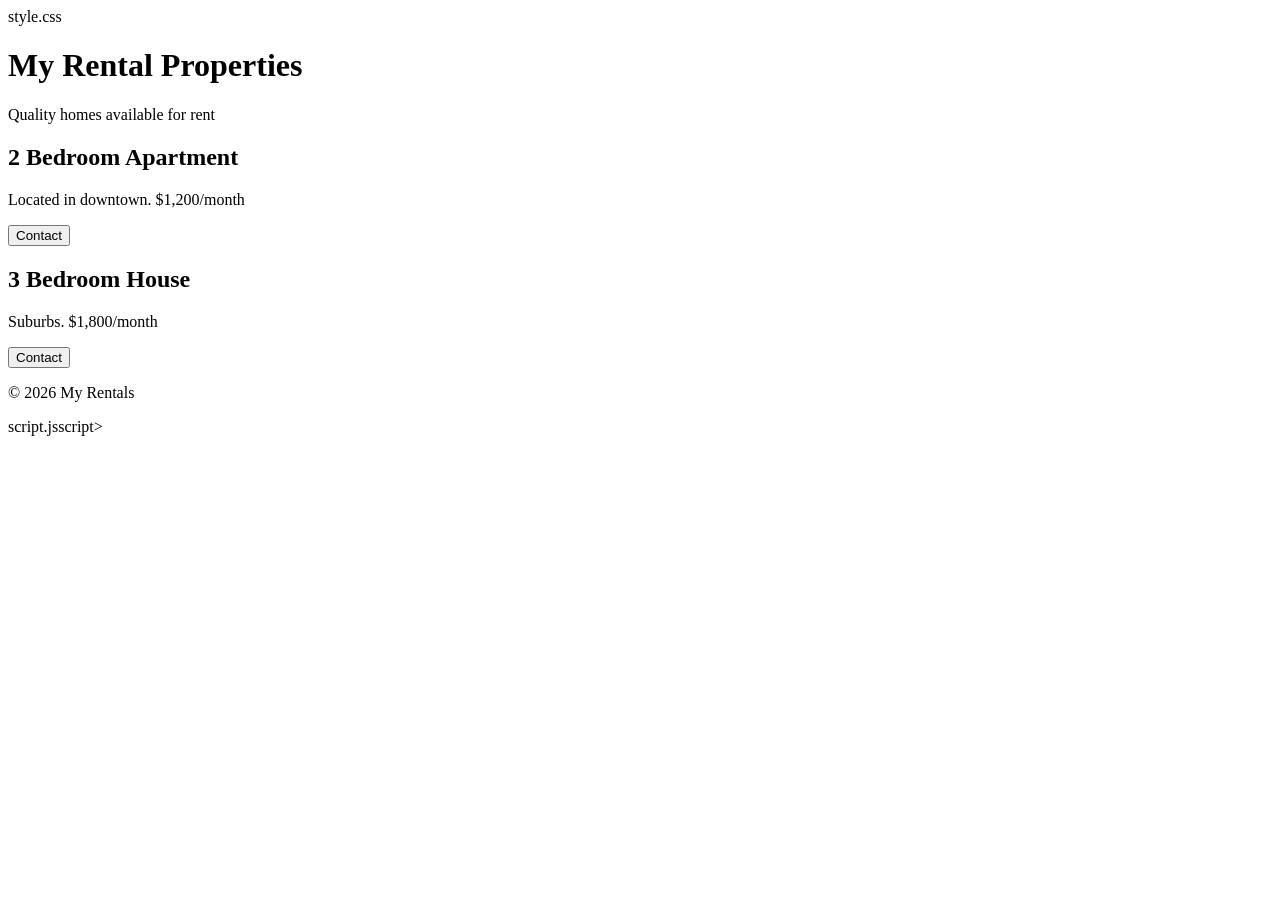
==== index.html @ 4ab7b43c "Initial commit" ====
<!DOCTYPE html>
<html lang="en">
<head>
  <meta charset="UTF-8" />
  <title>My Rentals</title>
  style.css
</head>
<body>

  <header>
    <h1>My Rental Properties</h1>
    <p>Quality homes available for rent</p>
  </header>

  <section class="properties">
    <div class="card">
      <h2>2 Bedroom Apartment</h2>
      <p>Located in downtown. $1,200/month</p>
      <button onclick="contact()">Contact</button>
    </div>

    <div class="card">
      <h2>3 Bedroom House</h2>
      <p>Suburbs. $1,800/month</p>
      <button onclick="contact()">Contact</button>
    </div>
  </section>

  <footer>
    <p>© 2026 My Rentals</p>
  </footer>

  script.jsscript>
</body>
</html>
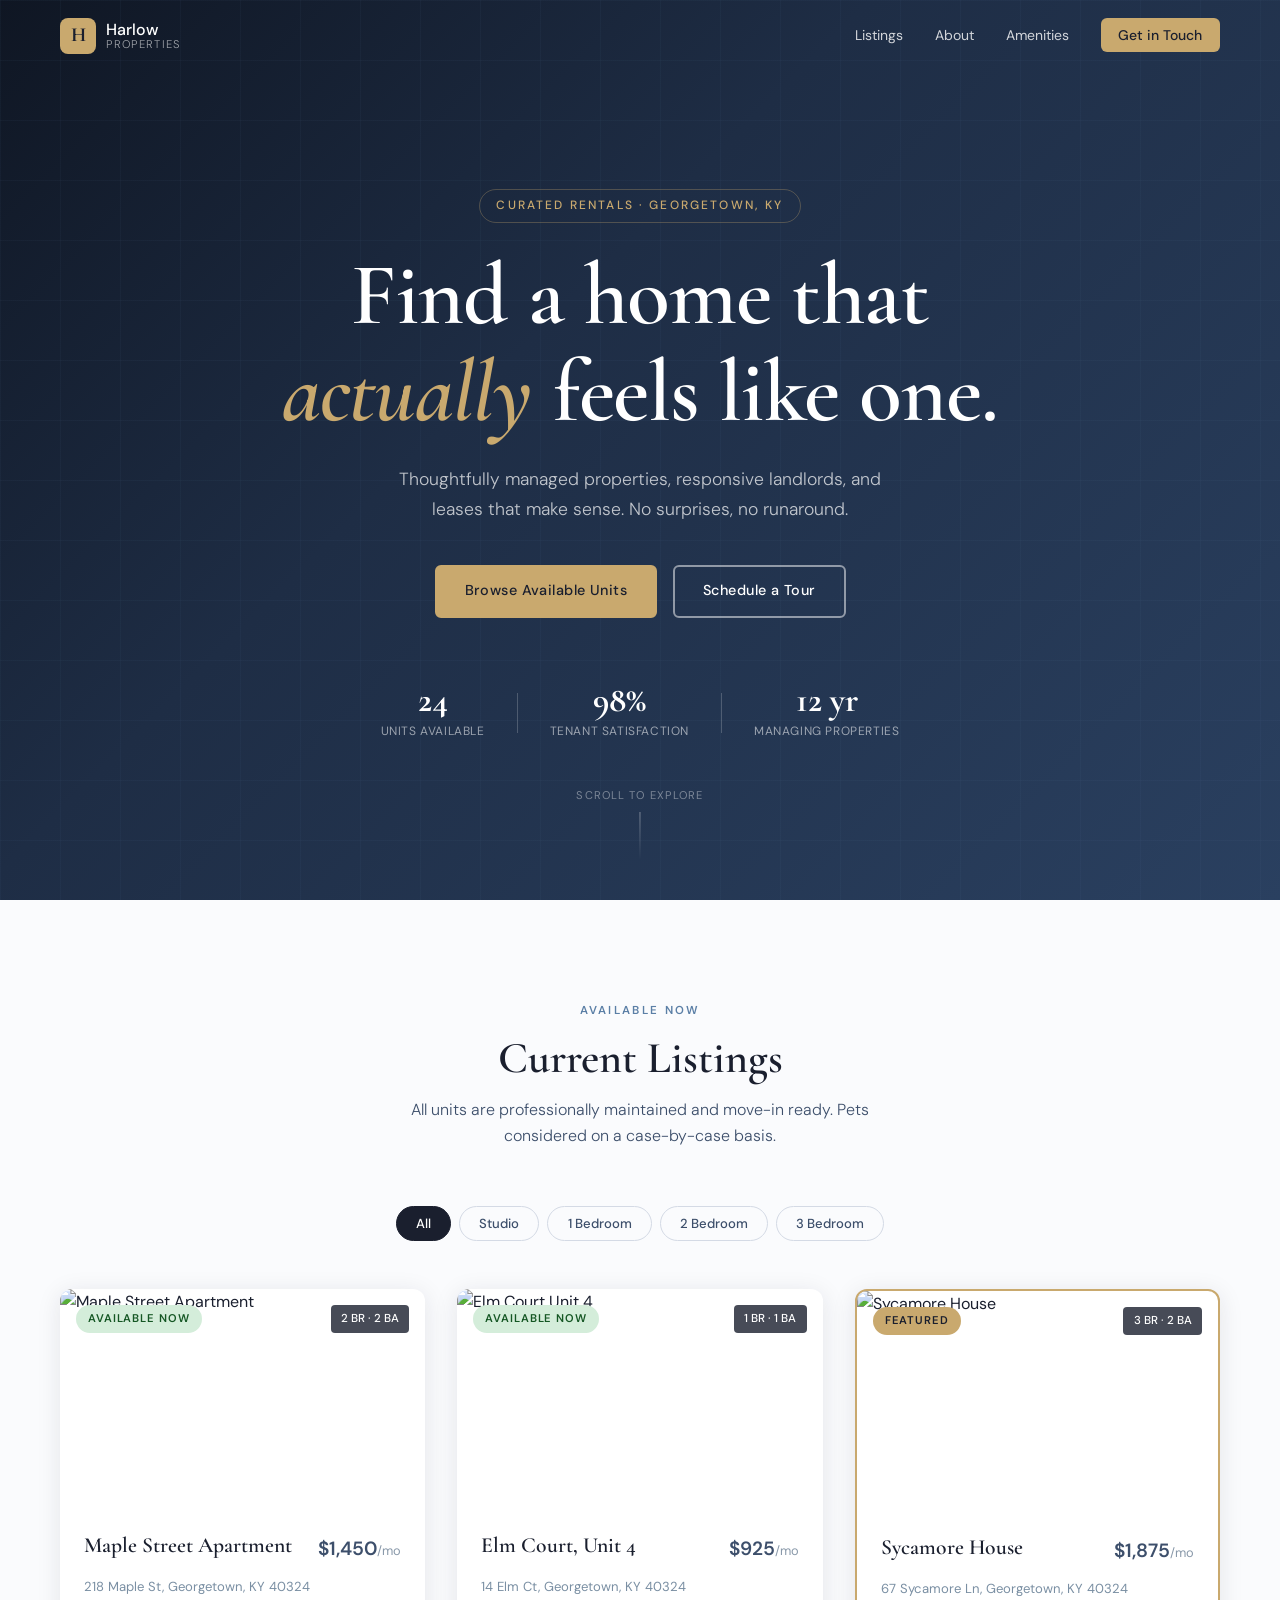
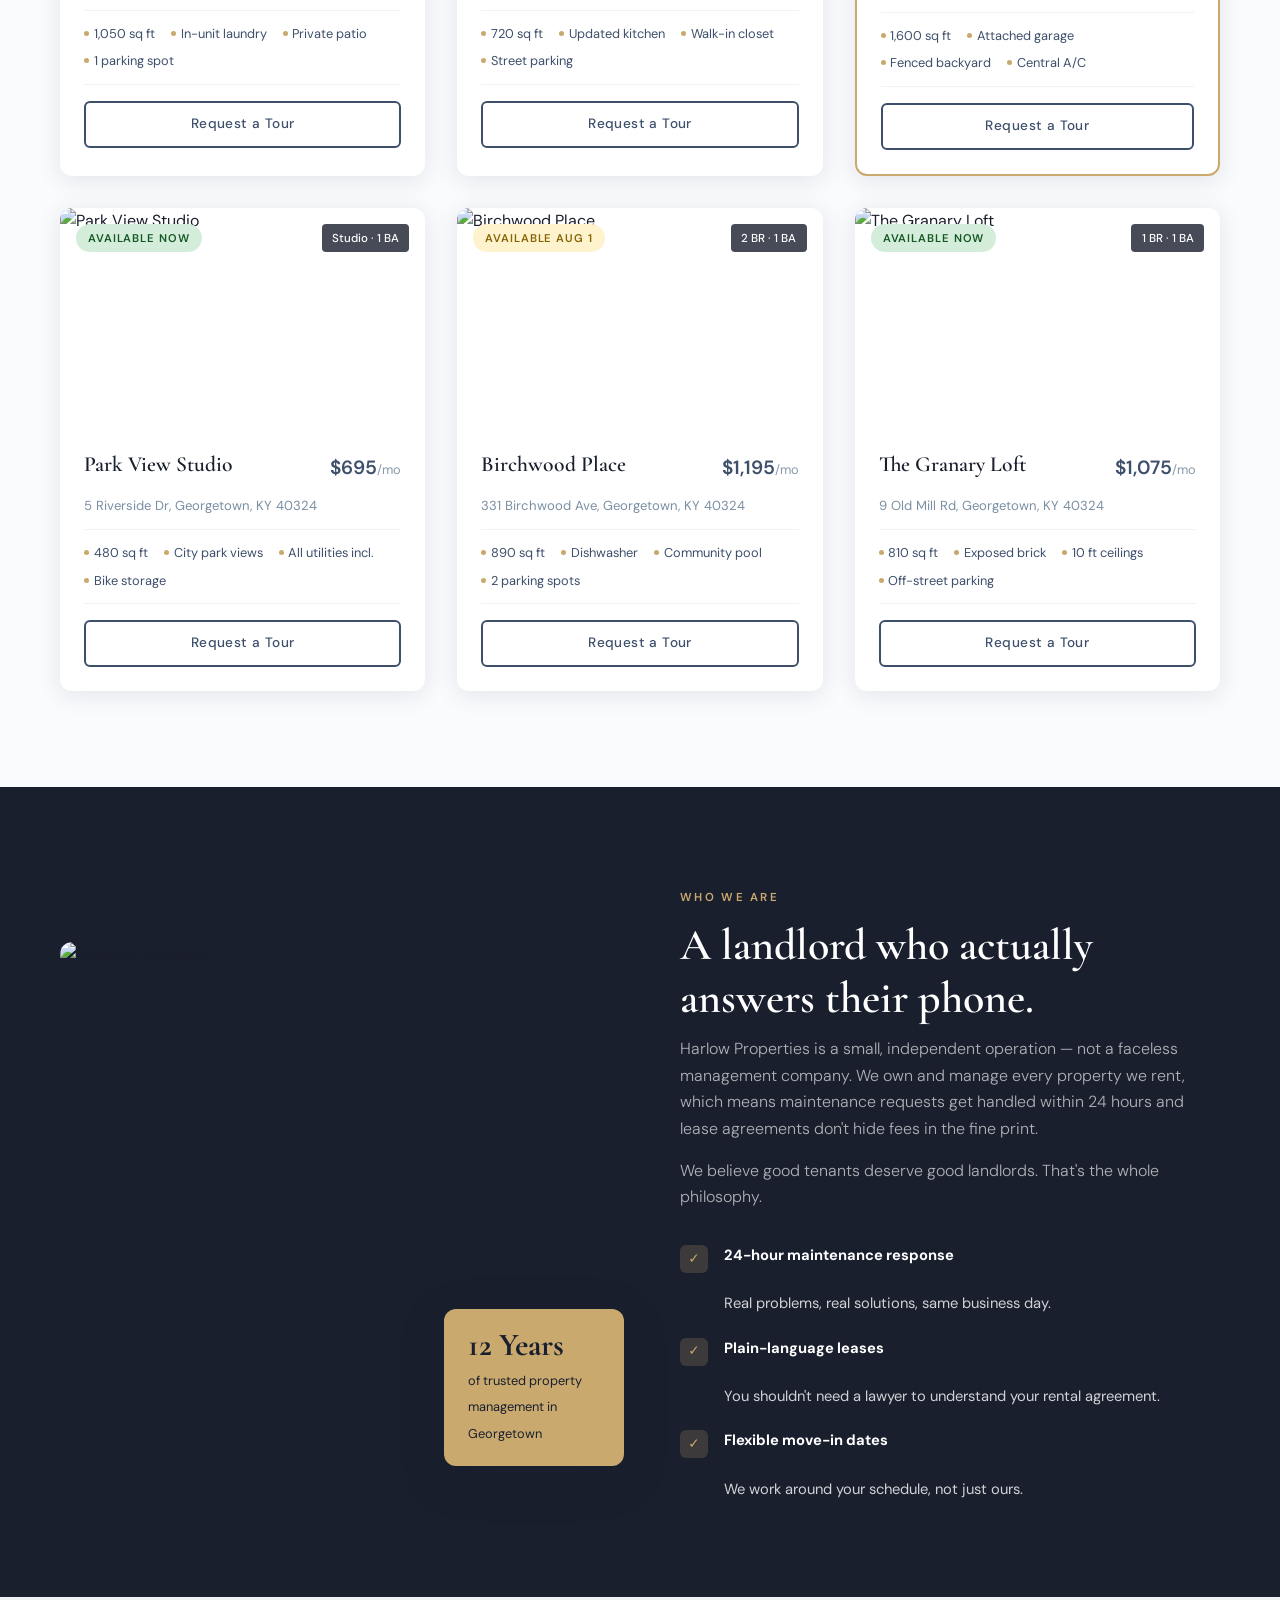
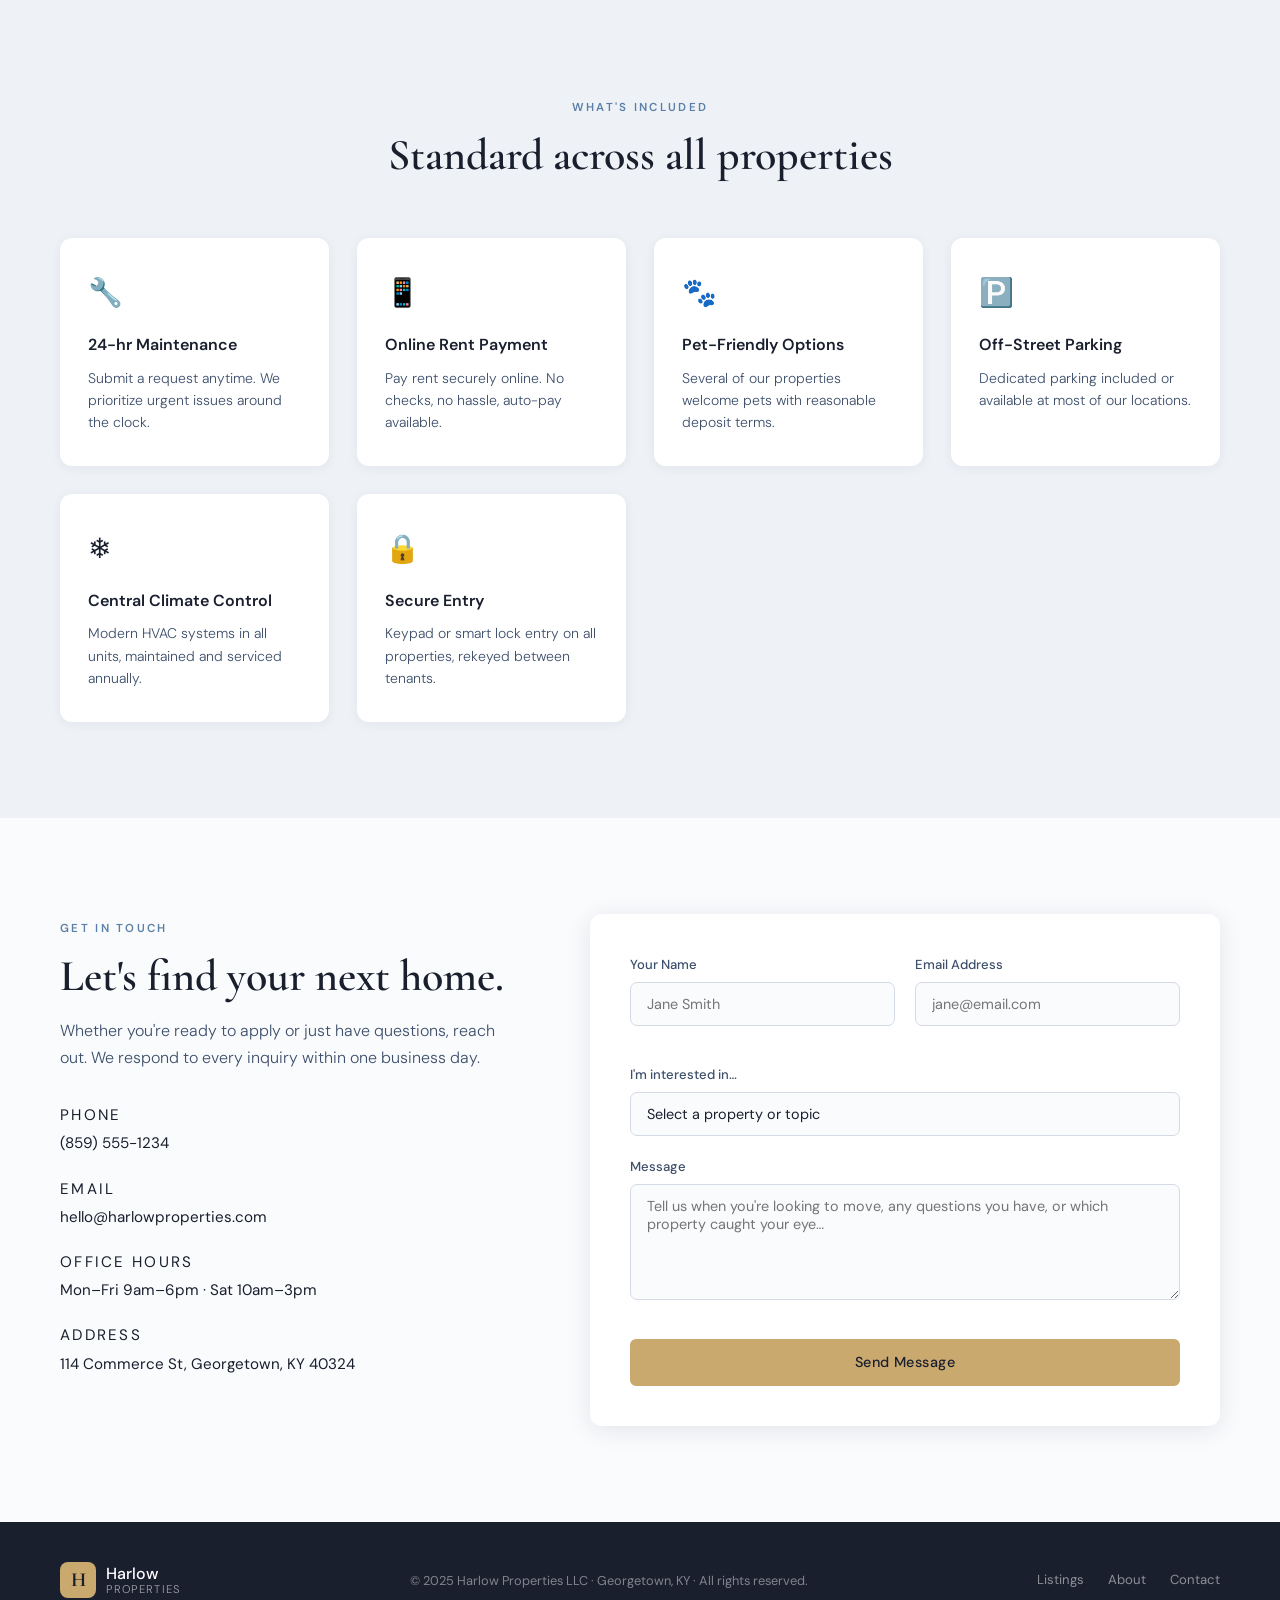
==== commit fc473156: "modified:   index.html 	modified:   script.js 	modified:   style.css" ====
--- a/index.html
+++ b/index.html
@@ -2,34 +2,379 @@
 <html lang="en">
 <head>
   <meta charset="UTF-8" />
-  <title>My Rentals</title>
-  style.css
+  <meta name="viewport" content="width=device-width, initial-scale=1.0" />
+  <title>Harlow Properties — Rentals You'll Love Coming Home To</title>
+  <link rel="stylesheet" href="style.css" />
+  <link rel="preconnect" href="https://fonts.googleapis.com" />
+  <link rel="preconnect" href="https://fonts.gstatic.com" crossorigin />
+  <link href="https://fonts.googleapis.com/css2?family=Cormorant+Garamond:wght@400;600;700&family=DM+Sans:wght@300;400;500;600&display=swap" rel="stylesheet" />
 </head>
 <body>
 
-  <header>
-    <h1>My Rental Properties</h1>
-    <p>Quality homes available for rent</p>
+  <!-- NAV -->
+  <header class="nav-wrapper" id="navbar">
+    <nav class="nav-inner">
+      <a href="#" class="nav-logo">
+        <span class="logo-mark">H</span>
+        <span class="logo-text">Harlow<em>Properties</em></span>
+      </a>
+      <button class="nav-toggle" id="navToggle" aria-label="Open menu">
+        <span></span><span></span><span></span>
+      </button>
+      <ul class="nav-links" id="navLinks">
+        <li><a href="#listings">Listings</a></li>
+        <li><a href="#about">About</a></li>
+        <li><a href="#amenities">Amenities</a></li>
+        <li><a href="#contact" class="nav-cta">Get in Touch</a></li>
+      </ul>
+    </nav>
   </header>
 
-  <section class="properties">
-    <div class="card">
-      <h2>2 Bedroom Apartment</h2>
-      <p>Located in downtown. $1,200/month</p>
-      <button onclick="contact()">Contact</button>
-    </div>
-
-    <div class="card">
-      <h2>3 Bedroom House</h2>
-      <p>Suburbs. $1,800/month</p>
-      <button onclick="contact()">Contact</button>
-    </div>
-  </section>
-
-  <footer>
-    <p>© 2026 My Rentals</p>
+  <!-- HERO -->
+  <section class="hero" id="home">
+    <div class="hero-bg">
+      <div class="hero-overlay"></div>
+      <div class="hero-grid-lines"></div>
+    </div>
+    <div class="hero-content">
+      <span class="hero-eyebrow">Curated Rentals · Georgetown, KY</span>
+      <h1 class="hero-headline">
+        Find a home that<br />
+        <em>actually</em> feels like one.
+      </h1>
+      <p class="hero-sub">Thoughtfully managed properties, responsive landlords, and leases that make sense. No surprises, no runaround.</p>
+      <div class="hero-actions">
+        <a href="#listings" class="btn btn-primary">Browse Available Units</a>
+        <a href="#contact" class="btn btn-ghost">Schedule a Tour</a>
+      </div>
+      <div class="hero-stats">
+        <div class="stat"><strong>24</strong><span>Units Available</span></div>
+        <div class="stat-divider"></div>
+        <div class="stat"><strong>98%</strong><span>Tenant Satisfaction</span></div>
+        <div class="stat-divider"></div>
+        <div class="stat"><strong>12 yr</strong><span>Managing Properties</span></div>
+      </div>
+    </div>
+    <div class="hero-scroll-hint">
+      <span>Scroll to explore</span>
+      <div class="scroll-line"></div>
+    </div>
+  </section>
+
+  <!-- LISTINGS -->
+  <section class="listings-section" id="listings">
+    <div class="container">
+      <div class="section-header">
+        <span class="section-eyebrow">Available Now</span>
+        <h2 class="section-title">Current Listings</h2>
+        <p class="section-sub">All units are professionally maintained and move-in ready. Pets considered on a case-by-case basis.</p>
+      </div>
+
+      <div class="filter-bar">
+        <button class="filter-btn active" data-filter="all">All</button>
+        <button class="filter-btn" data-filter="studio">Studio</button>
+        <button class="filter-btn" data-filter="1br">1 Bedroom</button>
+        <button class="filter-btn" data-filter="2br">2 Bedroom</button>
+        <button class="filter-btn" data-filter="3br">3 Bedroom</button>
+      </div>
+
+      <div class="listings-grid" id="listingsGrid">
+
+        <article class="listing-card" data-type="2br">
+          <div class="card-image">
+            <img src="https://images.unsplash.com/photo-1560448204-e02f11c3d0e2?w=600&q=80" alt="Maple Street Apartment" loading="lazy" />
+            <span class="card-badge available">Available Now</span>
+            <span class="card-type">2 BR · 2 BA</span>
+          </div>
+          <div class="card-body">
+            <div class="card-top">
+              <h3 class="card-title">Maple Street Apartment</h3>
+              <span class="card-price">$1,450<em>/mo</em></span>
+            </div>
+            <p class="card-address">218 Maple St, Georgetown, KY 40324</p>
+            <ul class="card-features">
+              <li>1,050 sq ft</li>
+              <li>In-unit laundry</li>
+              <li>Private patio</li>
+              <li>1 parking spot</li>
+            </ul>
+            <a href="#contact" class="btn btn-outline">Request a Tour</a>
+          </div>
+        </article>
+
+        <article class="listing-card" data-type="1br">
+          <div class="card-image">
+            <img src="https://images.unsplash.com/photo-1502672260266-1c1ef2d93688?w=600&q=80" alt="Elm Court Unit 4" loading="lazy" />
+            <span class="card-badge available">Available Now</span>
+            <span class="card-type">1 BR · 1 BA</span>
+          </div>
+          <div class="card-body">
+            <div class="card-top">
+              <h3 class="card-title">Elm Court, Unit 4</h3>
+              <span class="card-price">$925<em>/mo</em></span>
+            </div>
+            <p class="card-address">14 Elm Ct, Georgetown, KY 40324</p>
+            <ul class="card-features">
+              <li>720 sq ft</li>
+              <li>Updated kitchen</li>
+              <li>Walk-in closet</li>
+              <li>Street parking</li>
+            </ul>
+            <a href="#contact" class="btn btn-outline">Request a Tour</a>
+          </div>
+        </article>
+
+        <article class="listing-card featured" data-type="3br">
+          <div class="card-image">
+            <img src="https://images.unsplash.com/photo-1564013799919-ab600027ffc6?w=600&q=80" alt="Sycamore House" loading="lazy" />
+            <span class="card-badge featured-badge">Featured</span>
+            <span class="card-type">3 BR · 2 BA</span>
+          </div>
+          <div class="card-body">
+            <div class="card-top">
+              <h3 class="card-title">Sycamore House</h3>
+              <span class="card-price">$1,875<em>/mo</em></span>
+            </div>
+            <p class="card-address">67 Sycamore Ln, Georgetown, KY 40324</p>
+            <ul class="card-features">
+              <li>1,600 sq ft</li>
+              <li>Attached garage</li>
+              <li>Fenced backyard</li>
+              <li>Central A/C</li>
+            </ul>
+            <a href="#contact" class="btn btn-outline">Request a Tour</a>
+          </div>
+        </article>
+
+        <article class="listing-card" data-type="studio">
+          <div class="card-image">
+            <img src="https://images.unsplash.com/photo-1522708323590-d24dbb6b0267?w=600&q=80" alt="Park View Studio" loading="lazy" />
+            <span class="card-badge available">Available Now</span>
+            <span class="card-type">Studio · 1 BA</span>
+          </div>
+          <div class="card-body">
+            <div class="card-top">
+              <h3 class="card-title">Park View Studio</h3>
+              <span class="card-price">$695<em>/mo</em></span>
+            </div>
+            <p class="card-address">5 Riverside Dr, Georgetown, KY 40324</p>
+            <ul class="card-features">
+              <li>480 sq ft</li>
+              <li>City park views</li>
+              <li>All utilities incl.</li>
+              <li>Bike storage</li>
+            </ul>
+            <a href="#contact" class="btn btn-outline">Request a Tour</a>
+          </div>
+        </article>
+
+        <article class="listing-card" data-type="2br">
+          <div class="card-image">
+            <img src="https://images.unsplash.com/photo-1493809842364-78817add7ffb?w=600&q=80" alt="Birchwood Place" loading="lazy" />
+            <span class="card-badge soon">Available Aug 1</span>
+            <span class="card-type">2 BR · 1 BA</span>
+          </div>
+          <div class="card-body">
+            <div class="card-top">
+              <h3 class="card-title">Birchwood Place</h3>
+              <span class="card-price">$1,195<em>/mo</em></span>
+            </div>
+            <p class="card-address">331 Birchwood Ave, Georgetown, KY 40324</p>
+            <ul class="card-features">
+              <li>890 sq ft</li>
+              <li>Dishwasher</li>
+              <li>Community pool</li>
+              <li>2 parking spots</li>
+            </ul>
+            <a href="#contact" class="btn btn-outline">Request a Tour</a>
+          </div>
+        </article>
+
+        <article class="listing-card" data-type="1br">
+          <div class="card-image">
+            <img src="https://images.unsplash.com/photo-1616137466211-f939a420be84?w=600&q=80" alt="The Granary Loft" loading="lazy" />
+            <span class="card-badge available">Available Now</span>
+            <span class="card-type">1 BR · 1 BA</span>
+          </div>
+          <div class="card-body">
+            <div class="card-top">
+              <h3 class="card-title">The Granary Loft</h3>
+              <span class="card-price">$1,075<em>/mo</em></span>
+            </div>
+            <p class="card-address">9 Old Mill Rd, Georgetown, KY 40324</p>
+            <ul class="card-features">
+              <li>810 sq ft</li>
+              <li>Exposed brick</li>
+              <li>10 ft ceilings</li>
+              <li>Off-street parking</li>
+            </ul>
+            <a href="#contact" class="btn btn-outline">Request a Tour</a>
+          </div>
+        </article>
+
+      </div>
+    </div>
+  </section>
+
+  <!-- ABOUT -->
+  <section class="about-section" id="about">
+    <div class="container about-grid">
+      <div class="about-image-stack">
+        <img class="about-img-main" src="https://images.unsplash.com/photo-1556909114-f6e7ad7d3136?w=700&q=80" alt="Property manager" />
+        <div class="about-card-float">
+          <strong>12 Years</strong>
+          <span>of trusted property management in Georgetown</span>
+        </div>
+      </div>
+      <div class="about-text">
+        <span class="section-eyebrow">Who We Are</span>
+        <h2 class="section-title">A landlord who actually answers their phone.</h2>
+        <p>Harlow Properties is a small, independent operation — not a faceless management company. We own and manage every property we rent, which means maintenance requests get handled within 24 hours and lease agreements don't hide fees in the fine print.</p>
+        <p>We believe good tenants deserve good landlords. That's the whole philosophy.</p>
+        <ul class="about-list">
+          <li>
+            <div class="about-icon">✓</div>
+            <div><strong>24-hour maintenance response</strong><br/>Real problems, real solutions, same business day.</div>
+          </li>
+          <li>
+            <div class="about-icon">✓</div>
+            <div><strong>Plain-language leases</strong><br/>You shouldn't need a lawyer to understand your rental agreement.</div>
+          </li>
+          <li>
+            <div class="about-icon">✓</div>
+            <div><strong>Flexible move-in dates</strong><br/>We work around your schedule, not just ours.</div>
+          </li>
+        </ul>
+      </div>
+    </div>
+  </section>
+
+  <!-- AMENITIES -->
+  <section class="amenities-section" id="amenities">
+    <div class="container">
+      <div class="section-header">
+        <span class="section-eyebrow">What's Included</span>
+        <h2 class="section-title">Standard across all properties</h2>
+      </div>
+      <div class="amenities-grid">
+        <div class="amenity-item">
+          <div class="amenity-icon">🔧</div>
+          <h4>24-hr Maintenance</h4>
+          <p>Submit a request anytime. We prioritize urgent issues around the clock.</p>
+        </div>
+        <div class="amenity-item">
+          <div class="amenity-icon">📱</div>
+          <h4>Online Rent Payment</h4>
+          <p>Pay rent securely online. No checks, no hassle, auto-pay available.</p>
+        </div>
+        <div class="amenity-item">
+          <div class="amenity-icon">🐾</div>
+          <h4>Pet-Friendly Options</h4>
+          <p>Several of our properties welcome pets with reasonable deposit terms.</p>
+        </div>
+        <div class="amenity-item">
+          <div class="amenity-icon">🅿️</div>
+          <h4>Off-Street Parking</h4>
+          <p>Dedicated parking included or available at most of our locations.</p>
+        </div>
+        <div class="amenity-item">
+          <div class="amenity-icon">❄️</div>
+          <h4>Central Climate Control</h4>
+          <p>Modern HVAC systems in all units, maintained and serviced annually.</p>
+        </div>
+        <div class="amenity-item">
+          <div class="amenity-icon">🔒</div>
+          <h4>Secure Entry</h4>
+          <p>Keypad or smart lock entry on all properties, rekeyed between tenants.</p>
+        </div>
+      </div>
+    </div>
+  </section>
+
+  <!-- CONTACT -->
+  <section class="contact-section" id="contact">
+    <div class="container contact-grid">
+      <div class="contact-info">
+        <span class="section-eyebrow">Get in Touch</span>
+        <h2 class="section-title">Let's find your next home.</h2>
+        <p>Whether you're ready to apply or just have questions, reach out. We respond to every inquiry within one business day.</p>
+        <div class="contact-details">
+          <div class="contact-item">
+            <span class="contact-label">Phone</span>
+            <a href="tel:+18595551234">(859) 555-1234</a>
+          </div>
+          <div class="contact-item">
+            <span class="contact-label">Email</span>
+            <a href="mailto:hello@harlowproperties.com">hello@harlowproperties.com</a>
+          </div>
+          <div class="contact-item">
+            <span class="contact-label">Office Hours</span>
+            <span>Mon–Fri 9am–6pm · Sat 10am–3pm</span>
+          </div>
+          <div class="contact-item">
+            <span class="contact-label">Address</span>
+            <span>114 Commerce St, Georgetown, KY 40324</span>
+          </div>
+        </div>
+      </div>
+
+      <div class="contact-form-wrap">
+        <form class="contact-form" id="contactForm" novalidate>
+          <div class="form-row">
+            <div class="form-group">
+              <label for="name">Your Name</label>
+              <input type="text" id="name" name="name" placeholder="Jane Smith" required />
+              <span class="form-error" id="nameError"></span>
+            </div>
+            <div class="form-group">
+              <label for="email">Email Address</label>
+              <input type="email" id="email" name="email" placeholder="jane@email.com" required />
+              <span class="form-error" id="emailError"></span>
+            </div>
+          </div>
+          <div class="form-group">
+            <label for="interest">I'm interested in…</label>
+            <select id="interest" name="interest">
+              <option value="">Select a property or topic</option>
+              <option value="maple">Maple Street Apartment — $1,450/mo</option>
+              <option value="elm">Elm Court Unit 4 — $925/mo</option>
+              <option value="sycamore">Sycamore House — $1,875/mo</option>
+              <option value="park">Park View Studio — $695/mo</option>
+              <option value="birchwood">Birchwood Place — $1,195/mo</option>
+              <option value="granary">The Granary Loft — $1,075/mo</option>
+              <option value="general">General Inquiry</option>
+            </select>
+          </div>
+          <div class="form-group">
+            <label for="message">Message</label>
+            <textarea id="message" name="message" rows="5" placeholder="Tell us when you're looking to move, any questions you have, or which property caught your eye…" required></textarea>
+            <span class="form-error" id="messageError"></span>
+          </div>
+          <button type="submit" class="btn btn-primary btn-full">Send Message</button>
+          <div class="form-success" id="formSuccess">
+            <span>✓</span> Thanks! We'll be in touch within one business day.
+          </div>
+        </form>
+      </div>
+    </div>
+  </section>
+
+  <!-- FOOTER -->
+  <footer class="footer">
+    <div class="container footer-inner">
+      <a href="#" class="nav-logo footer-logo">
+        <span class="logo-mark">H</span>
+        <span class="logo-text">Harlow<em>Properties</em></span>
+      </a>
+      <p class="footer-copy">© 2025 Harlow Properties LLC · Georgetown, KY · All rights reserved.</p>
+      <nav class="footer-links">
+        <a href="#listings">Listings</a>
+        <a href="#about">About</a>
+        <a href="#contact">Contact</a>
+      </nav>
+    </div>
   </footer>
 
-  script.jsscript>
+  <script src="script.js"></script>
 </body>
-</html>+</html>
--- a/style.css
+++ b/style.css
@@ -0,0 +1,791 @@
+/* ============================================================
+   HARLOW PROPERTIES — style.css
+   Palette:
+     --ink:       #1A1F2E  (deep navy)
+     --slate:     #3D4F6B  (slate blue)
+     --sky:       #5B7FA6  (accent blue)
+     --mist:      #EEF2F7  (cool off-white)
+     --chalk:     #FAFBFD  (near white bg)
+     --gold:      #C9A96E  (warm accent)
+     --white:     #FFFFFF
+   ============================================================ */
+
+*, *::before, *::after { box-sizing: border-box; margin: 0; padding: 0; }
+
+:root {
+  --ink:    #1A1F2E;
+  --slate:  #3D4F6B;
+  --sky:    #5B7FA6;
+  --mist:   #EEF2F7;
+  --chalk:  #FAFBFD;
+  --gold:   #C9A96E;
+  --white:  #FFFFFF;
+  --radius: 12px;
+  --shadow: 0 4px 24px rgba(26,31,46,0.10);
+  --shadow-lg: 0 12px 48px rgba(26,31,46,0.16);
+  --transition: 0.25s ease;
+  --font-display: 'Cormorant Garamond', Georgia, serif;
+  --font-body: 'DM Sans', system-ui, sans-serif;
+}
+
+html { scroll-behavior: smooth; }
+
+body {
+  font-family: var(--font-body);
+  background: var(--chalk);
+  color: var(--ink);
+  line-height: 1.65;
+  overflow-x: hidden;
+}
+
+img { display: block; width: 100%; height: 100%; object-fit: cover; }
+a { text-decoration: none; color: inherit; }
+
+/* ── CONTAINER ─────────────────────────────────────────── */
+.container {
+  width: min(1160px, 100% - 2.5rem);
+  margin-inline: auto;
+}
+
+/* ── BUTTONS ────────────────────────────────────────────── */
+.btn {
+  display: inline-flex;
+  align-items: center;
+  gap: 0.5rem;
+  font-family: var(--font-body);
+  font-size: 0.9rem;
+  font-weight: 500;
+  letter-spacing: 0.03em;
+  padding: 0.8rem 1.75rem;
+  border-radius: 6px;
+  border: 2px solid transparent;
+  cursor: pointer;
+  transition: all var(--transition);
+  white-space: nowrap;
+}
+.btn-primary {
+  background: var(--gold);
+  color: var(--ink);
+  border-color: var(--gold);
+}
+.btn-primary:hover {
+  background: #b8943c;
+  border-color: #b8943c;
+  transform: translateY(-1px);
+  box-shadow: 0 6px 20px rgba(201,169,110,0.35);
+}
+.btn-ghost {
+  background: transparent;
+  color: var(--white);
+  border-color: rgba(255,255,255,0.5);
+}
+.btn-ghost:hover {
+  background: rgba(255,255,255,0.12);
+  border-color: var(--white);
+}
+.btn-outline {
+  background: transparent;
+  color: var(--slate);
+  border-color: var(--slate);
+  padding: 0.65rem 1.25rem;
+  font-size: 0.85rem;
+  width: 100%;
+  justify-content: center;
+}
+.btn-outline:hover {
+  background: var(--slate);
+  color: var(--white);
+}
+.btn-full { width: 100%; justify-content: center; }
+
+/* ── NAV ────────────────────────────────────────────────── */
+.nav-wrapper {
+  position: fixed;
+  top: 0;
+  left: 0;
+  right: 0;
+  z-index: 100;
+  padding: 1.1rem 0;
+  transition: all var(--transition);
+}
+.nav-wrapper.scrolled {
+  background: rgba(26,31,46,0.96);
+  backdrop-filter: blur(12px);
+  -webkit-backdrop-filter: blur(12px);
+  padding: 0.75rem 0;
+  box-shadow: 0 2px 24px rgba(0,0,0,0.2);
+}
+.nav-inner {
+  width: min(1160px, 100% - 2.5rem);
+  margin-inline: auto;
+  display: flex;
+  align-items: center;
+  justify-content: space-between;
+  gap: 2rem;
+}
+.nav-logo {
+  display: flex;
+  align-items: center;
+  gap: 0.65rem;
+  flex-shrink: 0;
+}
+.logo-mark {
+  width: 36px;
+  height: 36px;
+  background: var(--gold);
+  color: var(--ink);
+  border-radius: 8px;
+  display: grid;
+  place-items: center;
+  font-family: var(--font-display);
+  font-weight: 700;
+  font-size: 1.25rem;
+}
+.logo-text {
+  font-family: var(--font-body);
+  font-weight: 500;
+  font-size: 1rem;
+  color: var(--white);
+  display: flex;
+  flex-direction: column;
+  line-height: 1.1;
+}
+.logo-text em {
+  font-style: normal;
+  font-weight: 300;
+  font-size: 0.7rem;
+  letter-spacing: 0.12em;
+  text-transform: uppercase;
+  color: rgba(255,255,255,0.6);
+}
+.nav-links {
+  list-style: none;
+  display: flex;
+  align-items: center;
+  gap: 2rem;
+}
+.nav-links a {
+  color: rgba(255,255,255,0.8);
+  font-size: 0.875rem;
+  font-weight: 400;
+  transition: color var(--transition);
+}
+.nav-links a:hover { color: var(--white); }
+.nav-cta {
+  background: var(--gold);
+  color: var(--ink) !important;
+  padding: 0.5rem 1.1rem;
+  border-radius: 6px;
+  font-weight: 500 !important;
+}
+.nav-cta:hover { background: #b8943c; }
+.nav-toggle {
+  display: none;
+  flex-direction: column;
+  gap: 5px;
+  background: none;
+  border: none;
+  cursor: pointer;
+  padding: 4px;
+}
+.nav-toggle span {
+  display: block;
+  width: 24px;
+  height: 2px;
+  background: var(--white);
+  border-radius: 2px;
+  transition: all var(--transition);
+}
+
+/* ── HERO ───────────────────────────────────────────────── */
+.hero {
+  position: relative;
+  min-height: 100vh;
+  display: flex;
+  align-items: center;
+  overflow: hidden;
+}
+.hero-bg {
+  position: absolute;
+  inset: 0;
+  background: linear-gradient(135deg, #0f1623 0%, #1e2d45 40%, #2a4060 100%);
+}
+.hero-overlay {
+  position: absolute;
+  inset: 0;
+  background: url('https://images.unsplash.com/photo-1558618666-fcd25c85cd64?w=1400&q=60') center/cover no-repeat;
+  opacity: 0.15;
+  mix-blend-mode: luminosity;
+}
+.hero-grid-lines {
+  position: absolute;
+  inset: 0;
+  background-image:
+    linear-gradient(rgba(91,127,166,0.06) 1px, transparent 1px),
+    linear-gradient(90deg, rgba(91,127,166,0.06) 1px, transparent 1px);
+  background-size: 60px 60px;
+}
+.hero-content {
+  position: relative;
+  z-index: 2;
+  width: min(800px, 100% - 2.5rem);
+  margin-inline: auto;
+  padding: 8rem 0 6rem;
+  text-align: center;
+}
+.hero-eyebrow {
+  display: inline-block;
+  font-size: 0.75rem;
+  font-weight: 500;
+  letter-spacing: 0.18em;
+  text-transform: uppercase;
+  color: var(--gold);
+  margin-bottom: 1.5rem;
+  padding: 0.4rem 1rem;
+  border: 1px solid rgba(201,169,110,0.3);
+  border-radius: 100px;
+}
+.hero-headline {
+  font-family: var(--font-display);
+  font-size: clamp(3rem, 7vw, 5.5rem);
+  font-weight: 600;
+  line-height: 1.1;
+  color: var(--white);
+  margin-bottom: 1.5rem;
+  letter-spacing: -0.01em;
+}
+.hero-headline em {
+  font-style: italic;
+  color: var(--gold);
+}
+.hero-sub {
+  font-size: 1.1rem;
+  color: rgba(255,255,255,0.72);
+  max-width: 520px;
+  margin: 0 auto 2.5rem;
+  font-weight: 300;
+  line-height: 1.7;
+}
+.hero-actions {
+  display: flex;
+  gap: 1rem;
+  justify-content: center;
+  flex-wrap: wrap;
+  margin-bottom: 4rem;
+}
+.hero-stats {
+  display: flex;
+  align-items: center;
+  justify-content: center;
+  gap: 2rem;
+  flex-wrap: wrap;
+}
+.stat { text-align: center; }
+.stat strong {
+  display: block;
+  font-family: var(--font-display);
+  font-size: 2.2rem;
+  font-weight: 700;
+  color: var(--white);
+  line-height: 1;
+}
+.stat span {
+  font-size: 0.75rem;
+  color: rgba(255,255,255,0.55);
+  letter-spacing: 0.05em;
+  text-transform: uppercase;
+}
+.stat-divider {
+  width: 1px;
+  height: 40px;
+  background: rgba(255,255,255,0.2);
+}
+.hero-scroll-hint {
+  position: absolute;
+  bottom: 2.5rem;
+  left: 50%;
+  transform: translateX(-50%);
+  display: flex;
+  flex-direction: column;
+  align-items: center;
+  gap: 0.5rem;
+  color: rgba(255,255,255,0.4);
+  font-size: 0.7rem;
+  letter-spacing: 0.1em;
+  text-transform: uppercase;
+}
+.scroll-line {
+  width: 1px;
+  height: 48px;
+  background: linear-gradient(to bottom, rgba(255,255,255,0.4), transparent);
+  animation: scrollPulse 2s ease-in-out infinite;
+}
+@keyframes scrollPulse {
+  0%, 100% { opacity: 0.4; transform: scaleY(1); }
+  50% { opacity: 1; transform: scaleY(1.1); }
+}
+
+/* ── SECTION SHARED ─────────────────────────────────────── */
+.section-header { text-align: center; margin-bottom: 3.5rem; }
+.section-eyebrow {
+  display: inline-block;
+  font-size: 0.72rem;
+  font-weight: 600;
+  letter-spacing: 0.2em;
+  text-transform: uppercase;
+  color: var(--sky);
+  margin-bottom: 0.75rem;
+}
+.section-title {
+  font-family: var(--font-display);
+  font-size: clamp(2rem, 4vw, 2.75rem);
+  font-weight: 600;
+  color: var(--ink);
+  line-height: 1.2;
+  margin-bottom: 0.75rem;
+}
+.section-sub {
+  color: var(--slate);
+  font-size: 1rem;
+  max-width: 540px;
+  margin: 0 auto;
+  font-weight: 300;
+}
+
+/* ── LISTINGS ───────────────────────────────────────────── */
+.listings-section {
+  padding: 6rem 0;
+  background: var(--chalk);
+}
+.filter-bar {
+  display: flex;
+  gap: 0.5rem;
+  justify-content: center;
+  flex-wrap: wrap;
+  margin-bottom: 3rem;
+}
+.filter-btn {
+  font-family: var(--font-body);
+  font-size: 0.82rem;
+  font-weight: 500;
+  padding: 0.5rem 1.2rem;
+  border: 1.5px solid #d4dae5;
+  border-radius: 100px;
+  background: none;
+  color: var(--slate);
+  cursor: pointer;
+  transition: all var(--transition);
+}
+.filter-btn:hover,
+.filter-btn.active {
+  background: var(--ink);
+  border-color: var(--ink);
+  color: var(--white);
+}
+.listings-grid {
+  display: grid;
+  grid-template-columns: repeat(auto-fill, minmax(330px, 1fr));
+  gap: 2rem;
+}
+.listing-card {
+  background: var(--white);
+  border-radius: var(--radius);
+  overflow: hidden;
+  box-shadow: var(--shadow);
+  transition: transform var(--transition), box-shadow var(--transition);
+  display: flex;
+  flex-direction: column;
+}
+.listing-card:hover {
+  transform: translateY(-4px);
+  box-shadow: var(--shadow-lg);
+}
+.listing-card.featured {
+  grid-column: span 1;
+  border: 2px solid var(--gold);
+}
+.card-image {
+  position: relative;
+  height: 220px;
+  overflow: hidden;
+  flex-shrink: 0;
+}
+.card-image img { transition: transform 0.5s ease; }
+.listing-card:hover .card-image img { transform: scale(1.05); }
+.card-badge {
+  position: absolute;
+  top: 1rem;
+  left: 1rem;
+  font-size: 0.7rem;
+  font-weight: 600;
+  letter-spacing: 0.08em;
+  text-transform: uppercase;
+  padding: 0.3rem 0.75rem;
+  border-radius: 100px;
+}
+.card-badge.available { background: #d4edda; color: #155724; }
+.card-badge.soon { background: #fff3cd; color: #856404; }
+.card-badge.featured-badge { background: var(--gold); color: var(--ink); }
+.card-type {
+  position: absolute;
+  top: 1rem;
+  right: 1rem;
+  background: rgba(26,31,46,0.8);
+  color: var(--white);
+  font-size: 0.72rem;
+  font-weight: 500;
+  padding: 0.3rem 0.65rem;
+  border-radius: 4px;
+  backdrop-filter: blur(4px);
+}
+.card-body {
+  padding: 1.5rem;
+  display: flex;
+  flex-direction: column;
+  gap: 0.75rem;
+  flex: 1;
+}
+.card-top {
+  display: flex;
+  align-items: flex-start;
+  justify-content: space-between;
+  gap: 1rem;
+}
+.card-title {
+  font-family: var(--font-display);
+  font-size: 1.35rem;
+  font-weight: 600;
+  color: var(--ink);
+  line-height: 1.2;
+}
+.card-price {
+  font-size: 1.2rem;
+  font-weight: 600;
+  color: var(--slate);
+  white-space: nowrap;
+  flex-shrink: 0;
+}
+.card-price em {
+  font-style: normal;
+  font-size: 0.8rem;
+  font-weight: 400;
+  color: #8898a9;
+}
+.card-address {
+  font-size: 0.82rem;
+  color: #7a8fa3;
+}
+.card-features {
+  list-style: none;
+  display: flex;
+  flex-wrap: wrap;
+  gap: 0.4rem 1rem;
+  padding: 0.75rem 0;
+  border-top: 1px solid var(--mist);
+  border-bottom: 1px solid var(--mist);
+  margin-bottom: 0.25rem;
+}
+.card-features li {
+  font-size: 0.8rem;
+  color: var(--slate);
+  display: flex;
+  align-items: center;
+  gap: 0.3rem;
+}
+.card-features li::before {
+  content: '';
+  display: block;
+  width: 5px;
+  height: 5px;
+  background: var(--gold);
+  border-radius: 50%;
+  flex-shrink: 0;
+}
+.listing-card.hidden { display: none; }
+
+/* ── ABOUT ──────────────────────────────────────────────── */
+.about-section {
+  padding: 6rem 0;
+  background: var(--ink);
+}
+.about-grid {
+  display: grid;
+  grid-template-columns: 1fr 1fr;
+  gap: 5rem;
+  align-items: center;
+}
+.about-image-stack { position: relative; }
+.about-img-main {
+  border-radius: var(--radius);
+  height: 500px;
+  object-fit: cover;
+  width: 100%;
+}
+.about-card-float {
+  position: absolute;
+  bottom: -1.5rem;
+  right: -1.5rem;
+  background: var(--gold);
+  color: var(--ink);
+  padding: 1.25rem 1.5rem;
+  border-radius: var(--radius);
+  max-width: 180px;
+  box-shadow: var(--shadow-lg);
+}
+.about-card-float strong {
+  display: block;
+  font-family: var(--font-display);
+  font-size: 2rem;
+  font-weight: 700;
+  line-height: 1;
+  margin-bottom: 0.4rem;
+}
+.about-card-float span {
+  font-size: 0.8rem;
+  line-height: 1.4;
+}
+.about-text .section-eyebrow { color: var(--gold); }
+.about-text .section-title { color: var(--white); }
+.about-text p {
+  color: rgba(255,255,255,0.65);
+  font-weight: 300;
+  margin-bottom: 1rem;
+}
+.about-list {
+  list-style: none;
+  display: flex;
+  flex-direction: column;
+  gap: 1.25rem;
+  margin-top: 2rem;
+}
+.about-list li {
+  display: flex;
+  align-items: flex-start;
+  gap: 1rem;
+  color: rgba(255,255,255,0.8);
+  font-size: 0.92rem;
+}
+.about-list li strong { color: var(--white); display: block; }
+.about-icon {
+  width: 28px;
+  height: 28px;
+  background: rgba(201,169,110,0.2);
+  color: var(--gold);
+  border-radius: 6px;
+  display: grid;
+  place-items: center;
+  font-size: 0.85rem;
+  flex-shrink: 0;
+  margin-top: 2px;
+}
+
+/* ── AMENITIES ──────────────────────────────────────────── */
+.amenities-section {
+  padding: 6rem 0;
+  background: var(--mist);
+}
+.amenities-grid {
+  display: grid;
+  grid-template-columns: repeat(auto-fill, minmax(260px, 1fr));
+  gap: 1.75rem;
+}
+.amenity-item {
+  background: var(--white);
+  border-radius: var(--radius);
+  padding: 2rem 1.75rem;
+  box-shadow: 0 2px 12px rgba(26,31,46,0.06);
+  transition: transform var(--transition), box-shadow var(--transition);
+}
+.amenity-item:hover {
+  transform: translateY(-3px);
+  box-shadow: var(--shadow);
+}
+.amenity-icon {
+  font-size: 1.75rem;
+  margin-bottom: 1rem;
+}
+.amenity-item h4 {
+  font-size: 1rem;
+  font-weight: 600;
+  color: var(--ink);
+  margin-bottom: 0.5rem;
+}
+.amenity-item p {
+  font-size: 0.875rem;
+  color: var(--slate);
+  font-weight: 300;
+  line-height: 1.6;
+}
+
+/* ── CONTACT ────────────────────────────────────────────── */
+.contact-section {
+  padding: 6rem 0;
+  background: var(--chalk);
+}
+.contact-grid {
+  display: grid;
+  grid-template-columns: 1fr 1.4fr;
+  gap: 5rem;
+  align-items: start;
+}
+.contact-info .section-title { margin-bottom: 1rem; }
+.contact-info p {
+  color: var(--slate);
+  font-weight: 300;
+  margin-bottom: 2rem;
+}
+.contact-details {
+  display: flex;
+  flex-direction: column;
+  gap: 1.25rem;
+}
+.contact-item {
+  display: flex;
+  flex-direction: column;
+  gap: 0.2rem;
+}
+.contact-label {
+  font-size: 0.7rem;
+  font-weight: 600;
+  letter-spacing: 0.15em;
+  text-transform: uppercase;
+  color: var(--sky);
+}
+.contact-item a, .contact-item span {
+  font-size: 0.95rem;
+  color: var(--ink);
+  font-weight: 400;
+}
+.contact-item a:hover { color: var(--sky); }
+.contact-form-wrap {
+  background: var(--white);
+  border-radius: var(--radius);
+  padding: 2.5rem;
+  box-shadow: var(--shadow);
+}
+.contact-form { display: flex; flex-direction: column; gap: 1.25rem; }
+.form-row {
+  display: grid;
+  grid-template-columns: 1fr 1fr;
+  gap: 1.25rem;
+}
+.form-group {
+  display: flex;
+  flex-direction: column;
+  gap: 0.4rem;
+}
+.form-group label {
+  font-size: 0.82rem;
+  font-weight: 500;
+  color: var(--slate);
+}
+.form-group input,
+.form-group textarea,
+.form-group select {
+  font-family: var(--font-body);
+  font-size: 0.9rem;
+  color: var(--ink);
+  background: var(--chalk);
+  border: 1.5px solid #d4dae5;
+  border-radius: 7px;
+  padding: 0.75rem 1rem;
+  transition: border-color var(--transition), box-shadow var(--transition);
+  outline: none;
+  appearance: none;
+  resize: vertical;
+}
+.form-group input:focus,
+.form-group textarea:focus,
+.form-group select:focus {
+  border-color: var(--sky);
+  box-shadow: 0 0 0 3px rgba(91,127,166,0.15);
+}
+.form-group input.error,
+.form-group textarea.error {
+  border-color: #c0392b;
+}
+.form-error {
+  font-size: 0.75rem;
+  color: #c0392b;
+  min-height: 1em;
+}
+.form-success {
+  display: none;
+  align-items: center;
+  gap: 0.5rem;
+  background: #d4edda;
+  color: #155724;
+  border-radius: 7px;
+  padding: 0.85rem 1rem;
+  font-size: 0.9rem;
+  font-weight: 500;
+}
+.form-success.show { display: flex; }
+
+/* ── FOOTER ─────────────────────────────────────────────── */
+.footer {
+  background: var(--ink);
+  padding: 2.5rem 0;
+}
+.footer-inner {
+  display: flex;
+  align-items: center;
+  justify-content: space-between;
+  gap: 1.5rem;
+  flex-wrap: wrap;
+}
+.footer-copy {
+  font-size: 0.8rem;
+  color: rgba(255,255,255,0.45);
+}
+.footer-links {
+  display: flex;
+  gap: 1.5rem;
+}
+.footer-links a {
+  font-size: 0.82rem;
+  color: rgba(255,255,255,0.5);
+  transition: color var(--transition);
+}
+.footer-links a:hover { color: var(--white); }
+
+/* ── RESPONSIVE ─────────────────────────────────────────── */
+@media (max-width: 900px) {
+  .about-grid { grid-template-columns: 1fr; gap: 3rem; }
+  .about-img-main { height: 320px; }
+  .about-card-float { right: 1rem; bottom: -1rem; }
+  .contact-grid { grid-template-columns: 1fr; gap: 3rem; }
+}
+
+@media (max-width: 680px) {
+  .nav-links {
+    display: none;
+    position: fixed;
+    inset: 0;
+    background: rgba(15,22,35,0.98);
+    flex-direction: column;
+    align-items: center;
+    justify-content: center;
+    gap: 2.5rem;
+    z-index: 99;
+  }
+  .nav-links.open { display: flex; }
+  .nav-links a { font-size: 1.2rem; }
+  .nav-toggle { display: flex; z-index: 101; }
+  .form-row { grid-template-columns: 1fr; }
+  .hero-stats { gap: 1.25rem; }
+  .stat-divider { display: none; }
+  .listings-grid { grid-template-columns: 1fr; }
+  .footer-inner { flex-direction: column; text-align: center; }
+  .contact-form-wrap { padding: 1.75rem; }
+}
+
+@media (max-width: 400px) {
+  .hero-actions { flex-direction: column; align-items: center; }
+  .hero-actions .btn { width: 100%; justify-content: center; }
+}
+
+/* ── REDUCED MOTION ─────────────────────────────────────── */
+@media (prefers-reduced-motion: reduce) {
+  *, *::before, *::after { animation: none !important; transition: none !important; }
+}
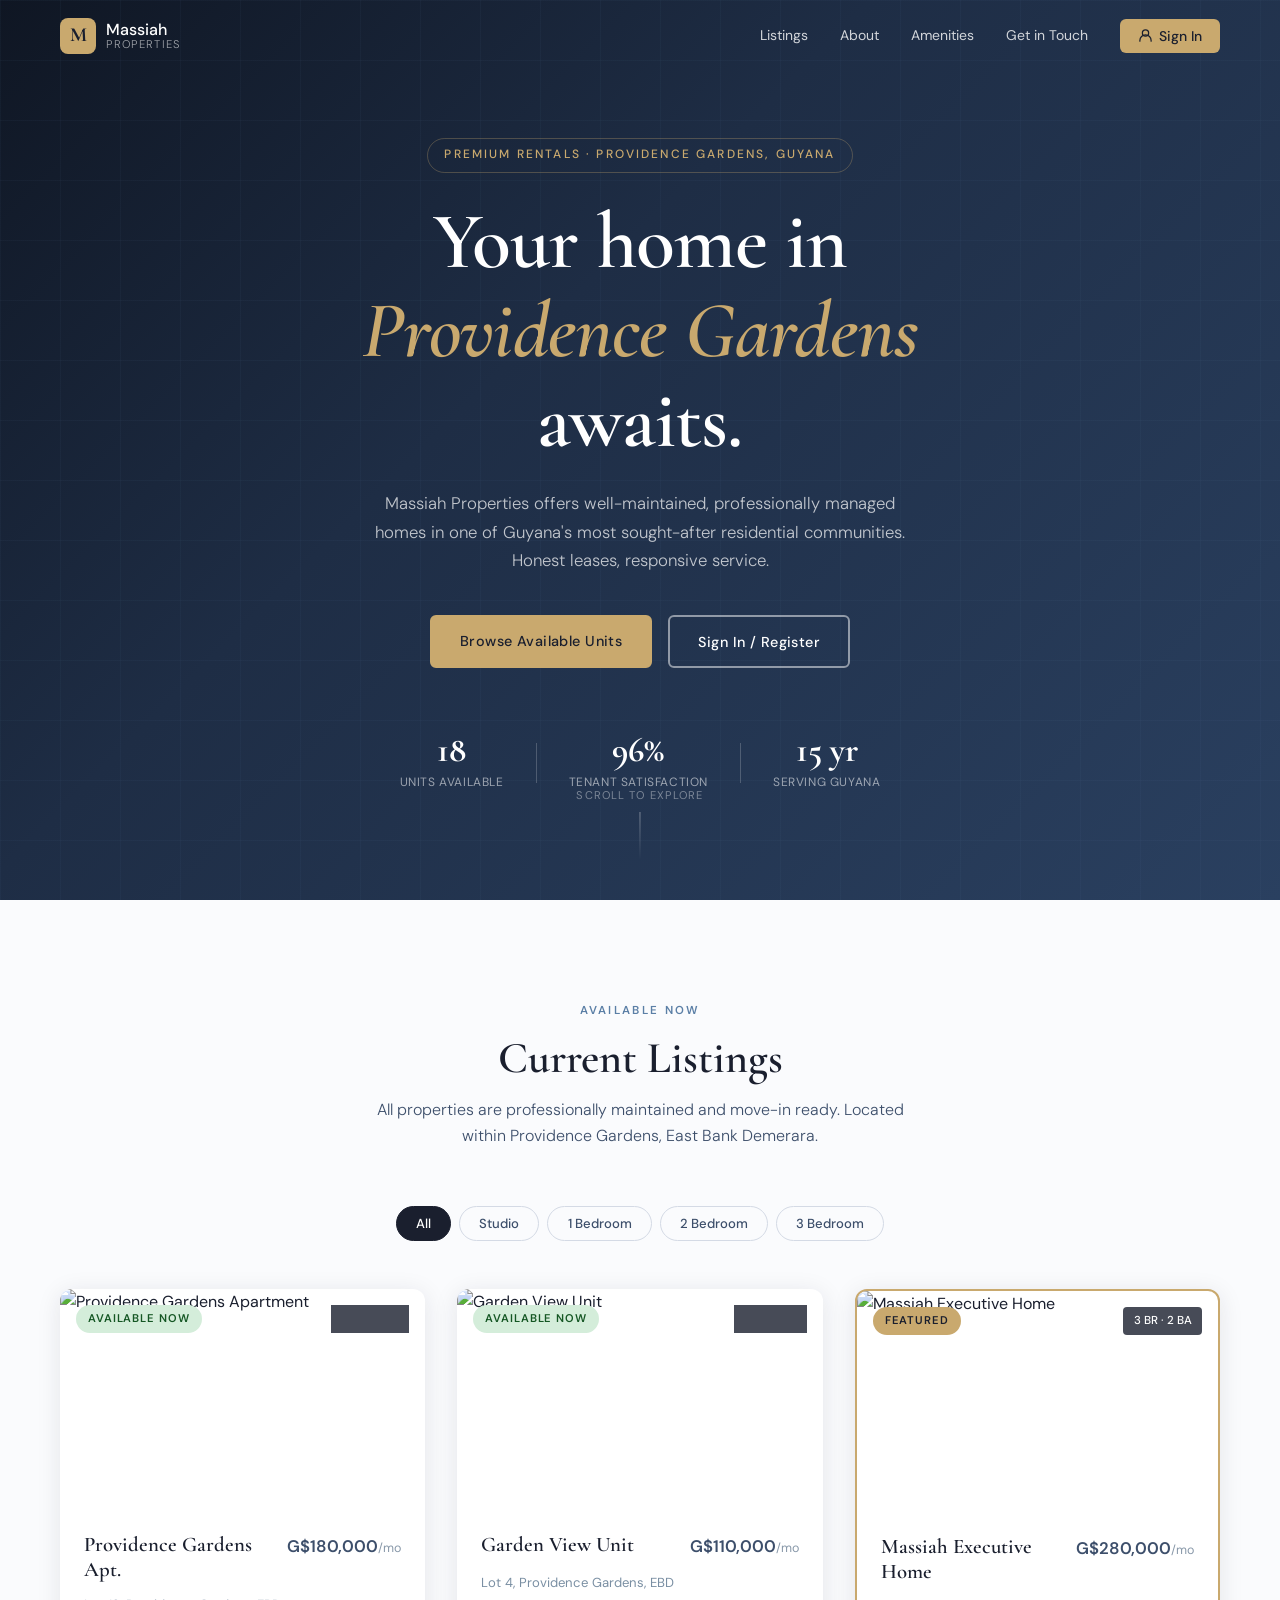
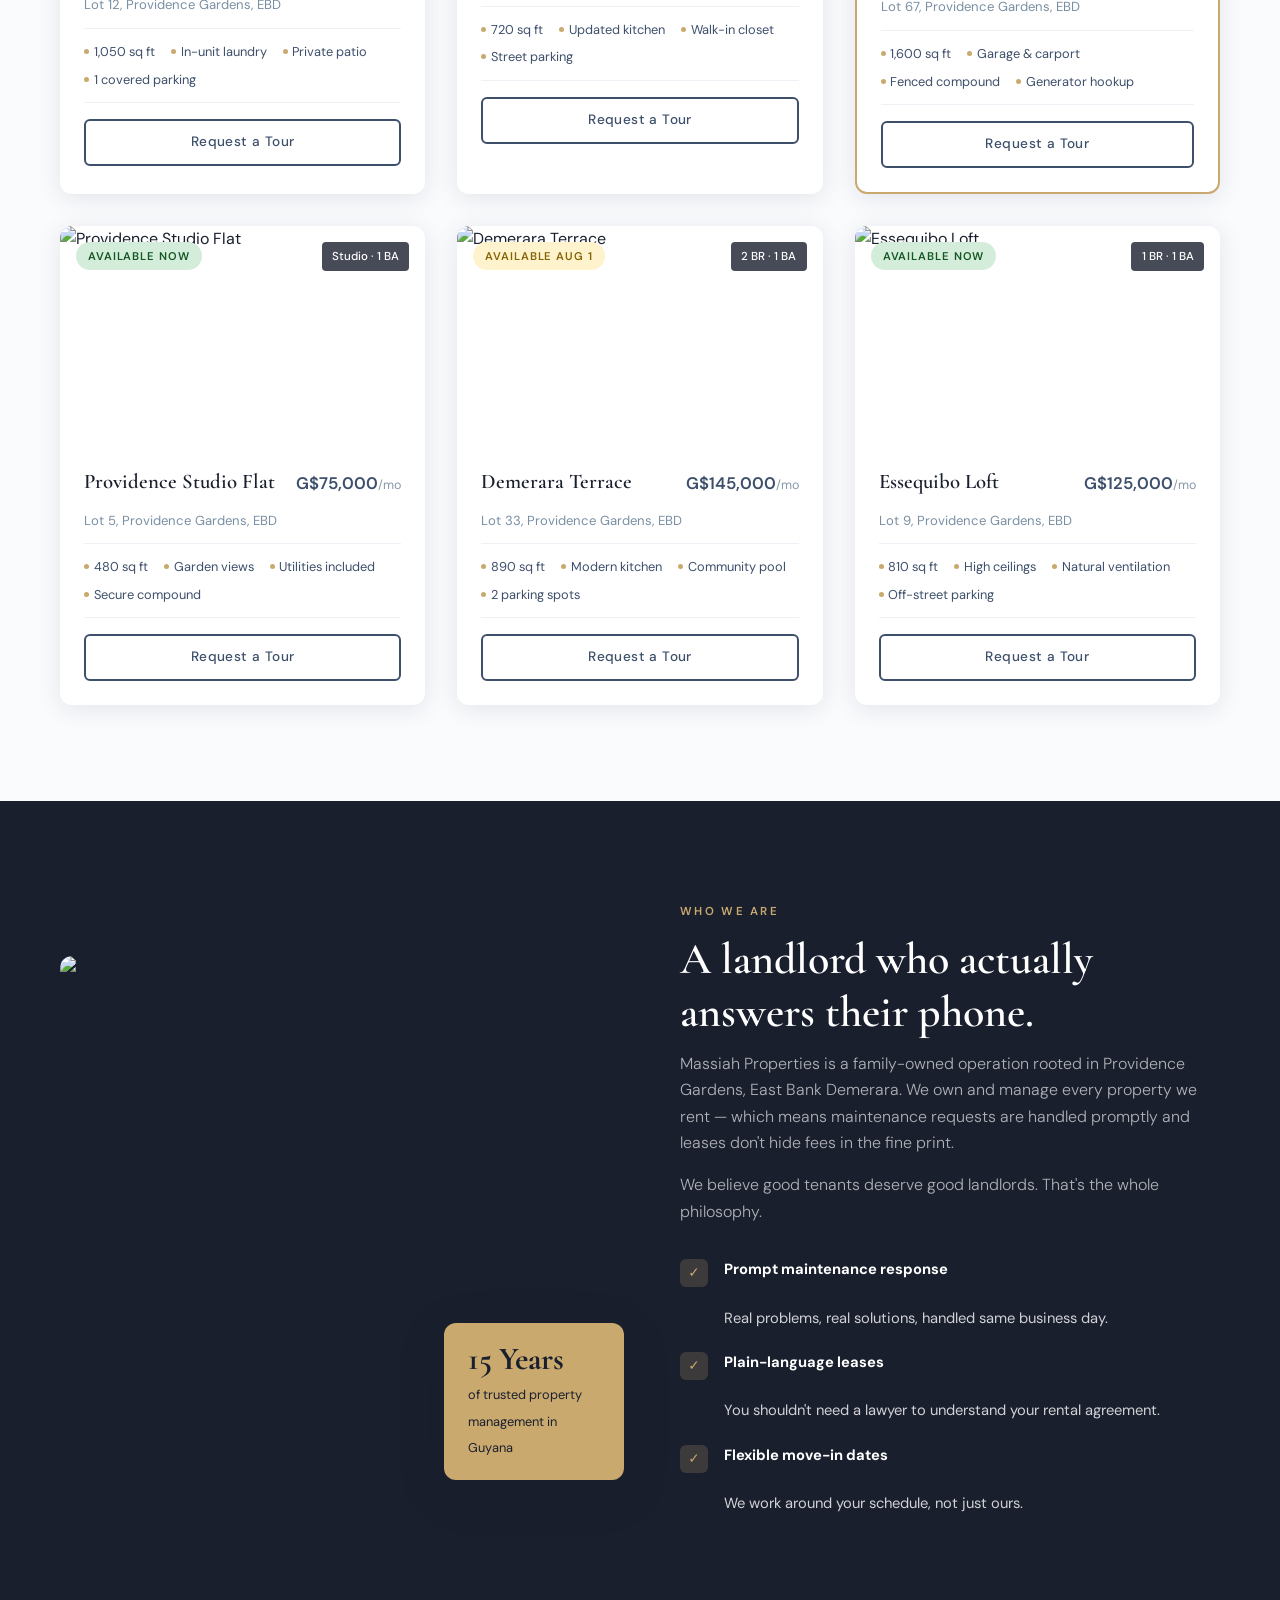
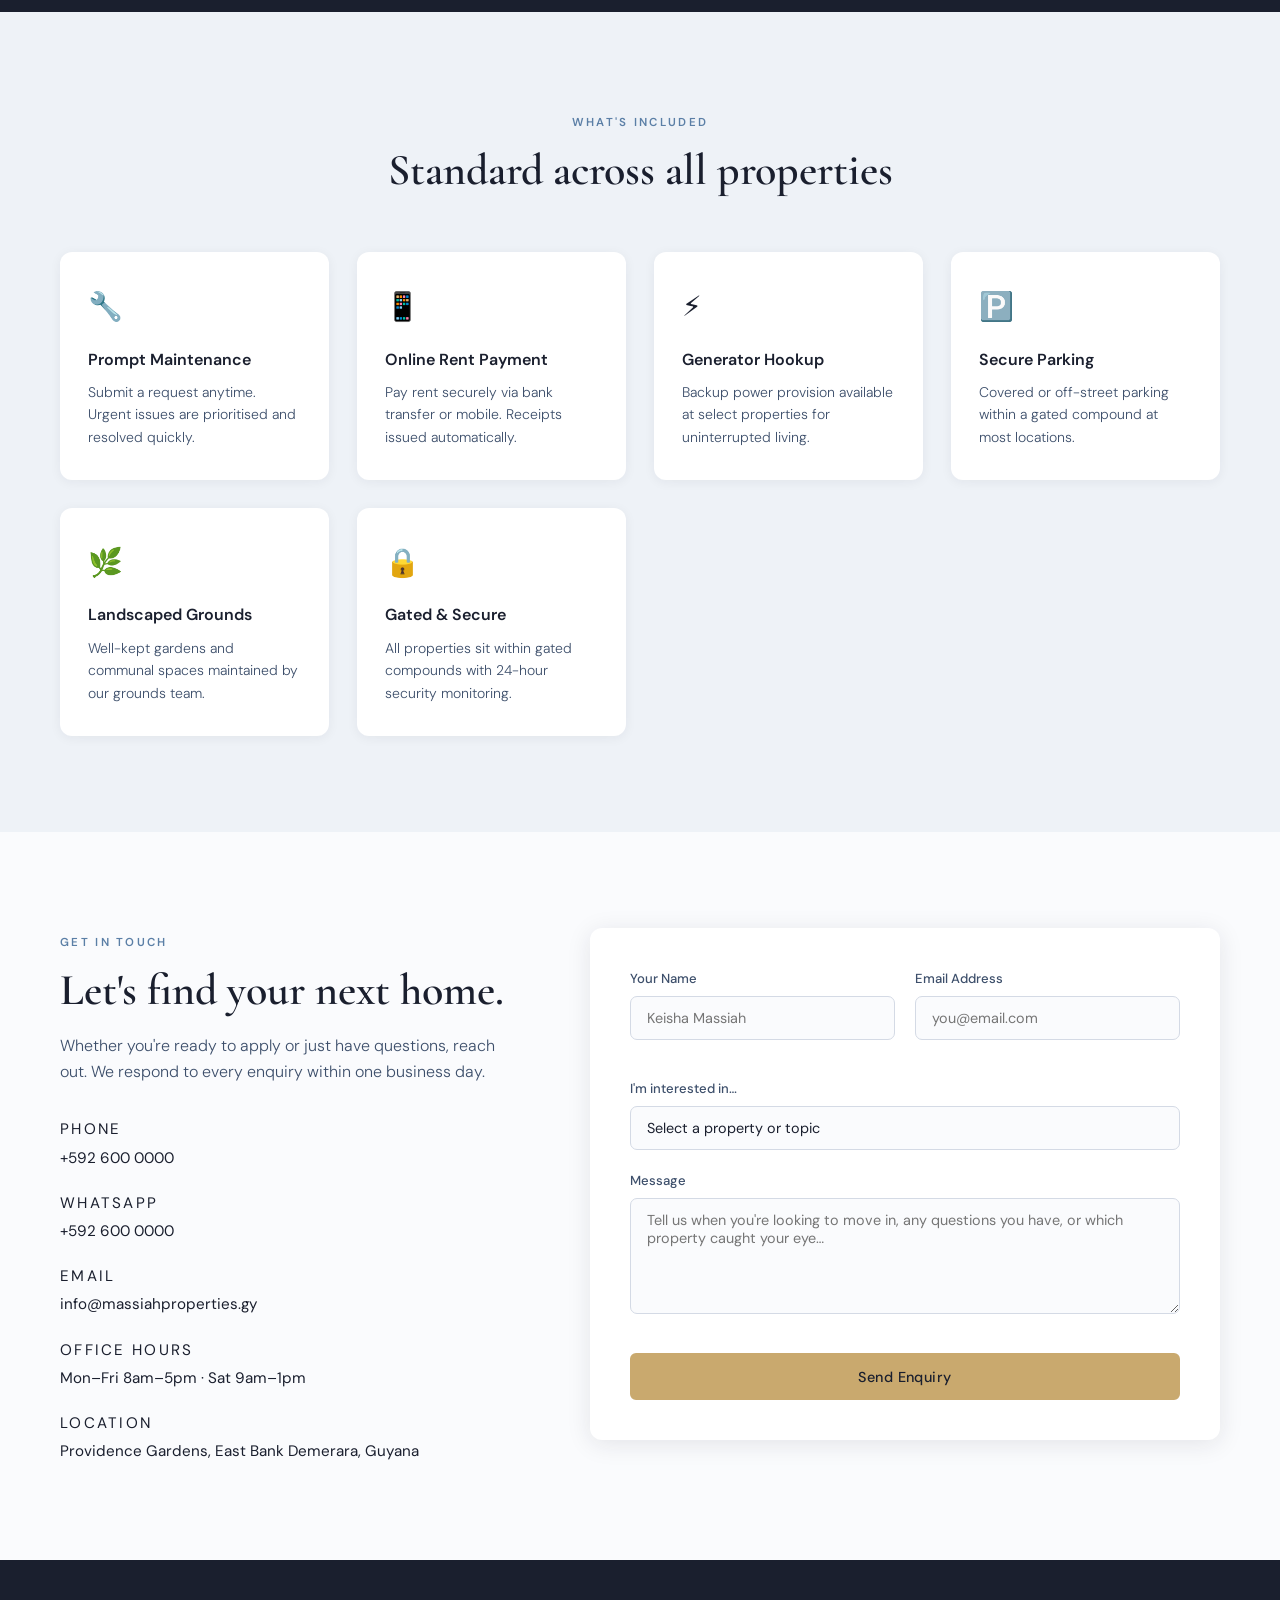
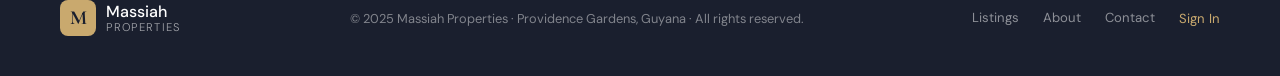
==== commit 07d07dcc: "Add all files" ====
--- a/index.html
+++ b/index.html
@@ -3,7 +3,7 @@
 <head>
   <meta charset="UTF-8" />
   <meta name="viewport" content="width=device-width, initial-scale=1.0" />
-  <title>Harlow Properties — Rentals You'll Love Coming Home To</title>
+  <title>Massiah Properties — Providence Gardens, Guyana</title>
   <link rel="stylesheet" href="style.css" />
   <link rel="preconnect" href="https://fonts.googleapis.com" />
   <link rel="preconnect" href="https://fonts.gstatic.com" crossorigin />
@@ -11,12 +11,125 @@
 </head>
 <body>
 
-  <!-- NAV -->
+  <!-- ══ LOGIN MODAL ══════════════════════════════════════════ -->
+  <div class="modal-backdrop" id="loginBackdrop" role="dialog" aria-modal="true" aria-label="Login">
+    <div class="modal">
+      <button class="modal-close" id="modalClose" aria-label="Close">&times;</button>
+      <div class="modal-logo">
+        <span class="logo-mark">M</span>
+        <span class="logo-text">Massiah<em>Properties</em></span>
+      </div>
+
+      <!-- Login Form -->
+      <div class="modal-panel" id="panelLogin">
+        <h2 class="modal-title">Welcome back</h2>
+        <p class="modal-sub">Sign in to manage your tenancy or saved listings.</p>
+        <div class="modal-form">
+          <div class="form-group">
+            <label for="loginEmail">Email Address</label>
+            <input type="email" id="loginEmail" placeholder="you@email.com" autocomplete="email" />
+            <span class="form-error" id="loginEmailErr"></span>
+          </div>
+          <div class="form-group">
+            <label for="loginPassword">Password</label>
+            <div class="input-password-wrap">
+              <input type="password" id="loginPassword" placeholder="••••••••" autocomplete="current-password" />
+              <button type="button" class="toggle-pw" data-target="loginPassword">Show</button>
+            </div>
+            <span class="form-error" id="loginPasswordErr"></span>
+          </div>
+          <div class="modal-row-between">
+            <label class="checkbox-label">
+              <input type="checkbox" id="rememberMe" /> Remember me
+            </label>
+            <button type="button" class="link-btn" id="goForgot">Forgot password?</button>
+          </div>
+          <button class="btn btn-primary btn-full" id="loginSubmit">Sign In</button>
+          <div class="modal-divider"><span>or</span></div>
+          <p class="modal-switch">Don't have an account? <button type="button" class="link-btn" id="goRegister">Create one</button></p>
+        </div>
+      </div>
+
+      <!-- Register Form -->
+      <div class="modal-panel hidden" id="panelRegister">
+        <h2 class="modal-title">Create an account</h2>
+        <p class="modal-sub">Join to enquire about properties and track your applications.</p>
+        <div class="modal-form">
+          <div class="form-row">
+            <div class="form-group">
+              <label for="regFirst">First Name</label>
+              <input type="text" id="regFirst" placeholder="Keisha" />
+              <span class="form-error" id="regFirstErr"></span>
+            </div>
+            <div class="form-group">
+              <label for="regLast">Last Name</label>
+              <input type="text" id="regLast" placeholder="Massiah" />
+              <span class="form-error" id="regLastErr"></span>
+            </div>
+          </div>
+          <div class="form-group">
+            <label for="regEmail">Email Address</label>
+            <input type="email" id="regEmail" placeholder="you@email.com" autocomplete="email" />
+            <span class="form-error" id="regEmailErr"></span>
+          </div>
+          <div class="form-group">
+            <label for="regPhone">Phone (optional)</label>
+            <input type="tel" id="regPhone" placeholder="+592 600 0000" />
+          </div>
+          <div class="form-group">
+            <label for="regPassword">Password</label>
+            <div class="input-password-wrap">
+              <input type="password" id="regPassword" placeholder="Min. 8 characters" autocomplete="new-password" />
+              <button type="button" class="toggle-pw" data-target="regPassword">Show</button>
+            </div>
+            <span class="form-error" id="regPasswordErr"></span>
+          </div>
+          <button class="btn btn-primary btn-full" id="registerSubmit">Create Account</button>
+          <p class="modal-switch">Already have an account? <button type="button" class="link-btn" id="goLogin">Sign in</button></p>
+        </div>
+      </div>
+
+      <!-- Forgot Password -->
+      <div class="modal-panel hidden" id="panelForgot">
+        <h2 class="modal-title">Reset your password</h2>
+        <p class="modal-sub">Enter your email and we'll send a reset link to your inbox.</p>
+        <div class="modal-form">
+          <div class="form-group">
+            <label for="forgotEmail">Email Address</label>
+            <input type="email" id="forgotEmail" placeholder="you@email.com" />
+            <span class="form-error" id="forgotEmailErr"></span>
+          </div>
+          <button class="btn btn-primary btn-full" id="forgotSubmit">Send Reset Link</button>
+          <div class="form-success hidden" id="forgotSuccess">
+            <span>✓</span> Check your inbox — a reset link is on its way.
+          </div>
+          <p class="modal-switch"><button type="button" class="link-btn" id="backToLogin">← Back to Sign In</button></p>
+        </div>
+      </div>
+
+      <!-- Logged In State -->
+      <div class="modal-panel hidden" id="panelDashboard">
+        <div class="dashboard-avatar" id="dashAvatar">K</div>
+        <h2 class="modal-title" id="dashGreeting">Welcome back, Keisha!</h2>
+        <p class="modal-sub">You're signed in to your Massiah Properties account.</p>
+        <div class="dash-links">
+          <a href="#listings" class="dash-link" id="dashBrowse">🏠 Browse Listings</a>
+          <a href="#contact" class="dash-link" id="dashContact">✉️ Submit an Enquiry</a>
+          <div class="dash-link disabled">📄 My Applications <span class="badge-soon">Coming soon</span></div>
+          <div class="dash-link disabled">💳 Rent Payments <span class="badge-soon">Coming soon</span></div>
+        </div>
+        <button class="btn btn-outline btn-full" id="logoutBtn" style="margin-top:1.5rem;">Sign Out</button>
+      </div>
+
+    </div>
+  </div>
+
+  <!-- ══ NAV ══════════════════════════════════════════════════ -->
   <header class="nav-wrapper" id="navbar">
     <nav class="nav-inner">
       <a href="#" class="nav-logo">
-        <span class="logo-mark">H</span>
-        <span class="logo-text">Harlow<em>Properties</em></span>
+        <span class="logo-mark">M</span>
+        <span class="logo-text">Massiah<em>Properties</em></span>
       </a>
       <button class="nav-toggle" id="navToggle" aria-label="Open menu">
         <span></span><span></span><span></span>
@@ -25,34 +138,41 @@
         <li><a href="#listings">Listings</a></li>
         <li><a href="#about">About</a></li>
         <li><a href="#amenities">Amenities</a></li>
-        <li><a href="#contact" class="nav-cta">Get in Touch</a></li>
+        <li><a href="#contact">Get in Touch</a></li>
+        <li>
+          <button class="nav-login-btn" id="navLoginBtn">
+            <svg width="15" height="15" viewBox="0 0 24 24" fill="none" stroke="currentColor" stroke-width="2" stroke-linecap="round" stroke-linejoin="round"><circle cx="12" cy="8" r="5"/><path d="M3 21v-1a9 9 0 0 1 18 0v1"/></svg>
+            <span id="navLoginLabel">Sign In</span>
+          </button>
+        </li>
       </ul>
     </nav>
   </header>
 
-  <!-- HERO -->
+  <!-- ══ HERO ════════════════════════════════════════════════ -->
   <section class="hero" id="home">
     <div class="hero-bg">
       <div class="hero-overlay"></div>
       <div class="hero-grid-lines"></div>
     </div>
     <div class="hero-content">
-      <span class="hero-eyebrow">Curated Rentals · Georgetown, KY</span>
+      <span class="hero-eyebrow">Premium Rentals · Providence Gardens, Guyana</span>
       <h1 class="hero-headline">
-        Find a home that<br />
-        <em>actually</em> feels like one.
+        Your home in<br />
+        <em>Providence Gardens</em><br />
+        awaits.
       </h1>
-      <p class="hero-sub">Thoughtfully managed properties, responsive landlords, and leases that make sense. No surprises, no runaround.</p>
+      <p class="hero-sub">Massiah Properties offers well-maintained, professionally managed homes in one of Guyana's most sought-after residential communities. Honest leases, responsive service.</p>
       <div class="hero-actions">
         <a href="#listings" class="btn btn-primary">Browse Available Units</a>
-        <a href="#contact" class="btn btn-ghost">Schedule a Tour</a>
+        <button class="btn btn-ghost" id="heroLoginBtn">Sign In / Register</button>
       </div>
       <div class="hero-stats">
-        <div class="stat"><strong>24</strong><span>Units Available</span></div>
+        <div class="stat"><strong>18</strong><span>Units Available</span></div>
         <div class="stat-divider"></div>
-        <div class="stat"><strong>98%</strong><span>Tenant Satisfaction</span></div>
+        <div class="stat"><strong>96%</strong><span>Tenant Satisfaction</span></div>
         <div class="stat-divider"></div>
-        <div class="stat"><strong>12 yr</strong><span>Managing Properties</span></div>
+        <div class="stat"><strong>15 yr</strong><span>Serving Guyana</span></div>
       </div>
     </div>
     <div class="hero-scroll-hint">
@@ -61,13 +181,13 @@
     </div>
   </section>
 
-  <!-- LISTINGS -->
+  <!-- ══ LISTINGS ════════════════════════════════════════════ -->
   <section class="listings-section" id="listings">
     <div class="container">
       <div class="section-header">
         <span class="section-eyebrow">Available Now</span>
         <h2 class="section-title">Current Listings</h2>
-        <p class="section-sub">All units are professionally maintained and move-in ready. Pets considered on a case-by-case basis.</p>
+        <p class="section-sub">All properties are professionally maintained and move-in ready. Located within Providence Gardens, East Bank Demerara.</p>
       </div>
 
       <div class="filter-bar">
@@ -82,21 +202,21 @@
 
         <article class="listing-card" data-type="2br">
           <div class="card-image">
-            <img src="https://images.unsplash.com/photo-1560448204-e02f11c3d0e2?w=600&q=80" alt="Maple Street Apartment" loading="lazy" />
+            <img src="https://images.unsplash.com/photo-1560448204-e02f11c3d0e2?w=600&q=80" alt="Providence Gardens Apartment" loading="lazy" />
             <span class="card-badge available">Available Now</span>
             <span class="card-type">2 BR · 2 BA</span>
           </div>
           <div class="card-body">
             <div class="card-top">
-              <h3 class="card-title">Maple Street Apartment</h3>
-              <span class="card-price">$1,450<em>/mo</em></span>
-            </div>
-            <p class="card-address">218 Maple St, Georgetown, KY 40324</p>
+              <h3 class="card-title">Providence Gardens Apt.</h3>
+              <span class="card-price">G$180,000<em>/mo</em></span>
+            </div>
+            <p class="card-address">Lot 12, Providence Gardens, EBD</p>
             <ul class="card-features">
               <li>1,050 sq ft</li>
               <li>In-unit laundry</li>
               <li>Private patio</li>
-              <li>1 parking spot</li>
+              <li>1 covered parking</li>
             </ul>
             <a href="#contact" class="btn btn-outline">Request a Tour</a>
           </div>
@@ -104,16 +224,16 @@
 
         <article class="listing-card" data-type="1br">
           <div class="card-image">
-            <img src="https://images.unsplash.com/photo-1502672260266-1c1ef2d93688?w=600&q=80" alt="Elm Court Unit 4" loading="lazy" />
+            <img src="https://images.unsplash.com/photo-1502672260266-1c1ef2d93688?w=600&q=80" alt="Garden View Unit" loading="lazy" />
             <span class="card-badge available">Available Now</span>
             <span class="card-type">1 BR · 1 BA</span>
           </div>
           <div class="card-body">
             <div class="card-top">
-              <h3 class="card-title">Elm Court, Unit 4</h3>
-              <span class="card-price">$925<em>/mo</em></span>
-            </div>
-            <p class="card-address">14 Elm Ct, Georgetown, KY 40324</p>
+              <h3 class="card-title">Garden View Unit</h3>
+              <span class="card-price">G$110,000<em>/mo</em></span>
+            </div>
+            <p class="card-address">Lot 4, Providence Gardens, EBD</p>
             <ul class="card-features">
               <li>720 sq ft</li>
               <li>Updated kitchen</li>
@@ -126,21 +246,21 @@
 
         <article class="listing-card featured" data-type="3br">
           <div class="card-image">
-            <img src="https://images.unsplash.com/photo-1564013799919-ab600027ffc6?w=600&q=80" alt="Sycamore House" loading="lazy" />
+            <img src="https://images.unsplash.com/photo-1564013799919-ab600027ffc6?w=600&q=80" alt="Massiah Executive Home" loading="lazy" />
             <span class="card-badge featured-badge">Featured</span>
             <span class="card-type">3 BR · 2 BA</span>
           </div>
           <div class="card-body">
             <div class="card-top">
-              <h3 class="card-title">Sycamore House</h3>
-              <span class="card-price">$1,875<em>/mo</em></span>
-            </div>
-            <p class="card-address">67 Sycamore Ln, Georgetown, KY 40324</p>
+              <h3 class="card-title">Massiah Executive Home</h3>
+              <span class="card-price">G$280,000<em>/mo</em></span>
+            </div>
+            <p class="card-address">Lot 67, Providence Gardens, EBD</p>
             <ul class="card-features">
               <li>1,600 sq ft</li>
-              <li>Attached garage</li>
-              <li>Fenced backyard</li>
-              <li>Central A/C</li>
+              <li>Garage & carport</li>
+              <li>Fenced compound</li>
+              <li>Generator hookup</li>
             </ul>
             <a href="#contact" class="btn btn-outline">Request a Tour</a>
           </div>
@@ -148,21 +268,21 @@
 
         <article class="listing-card" data-type="studio">
           <div class="card-image">
-            <img src="https://images.unsplash.com/photo-1522708323590-d24dbb6b0267?w=600&q=80" alt="Park View Studio" loading="lazy" />
+            <img src="https://images.unsplash.com/photo-1522708323590-d24dbb6b0267?w=600&q=80" alt="Providence Studio Flat" loading="lazy" />
             <span class="card-badge available">Available Now</span>
             <span class="card-type">Studio · 1 BA</span>
           </div>
           <div class="card-body">
             <div class="card-top">
-              <h3 class="card-title">Park View Studio</h3>
-              <span class="card-price">$695<em>/mo</em></span>
-            </div>
-            <p class="card-address">5 Riverside Dr, Georgetown, KY 40324</p>
+              <h3 class="card-title">Providence Studio Flat</h3>
+              <span class="card-price">G$75,000<em>/mo</em></span>
+            </div>
+            <p class="card-address">Lot 5, Providence Gardens, EBD</p>
             <ul class="card-features">
               <li>480 sq ft</li>
-              <li>City park views</li>
-              <li>All utilities incl.</li>
-              <li>Bike storage</li>
+              <li>Garden views</li>
+              <li>Utilities included</li>
+              <li>Secure compound</li>
             </ul>
             <a href="#contact" class="btn btn-outline">Request a Tour</a>
           </div>
@@ -170,19 +290,19 @@
 
         <article class="listing-card" data-type="2br">
           <div class="card-image">
-            <img src="https://images.unsplash.com/photo-1493809842364-78817add7ffb?w=600&q=80" alt="Birchwood Place" loading="lazy" />
+            <img src="https://images.unsplash.com/photo-1493809842364-78817add7ffb?w=600&q=80" alt="Demerara Terrace" loading="lazy" />
             <span class="card-badge soon">Available Aug 1</span>
             <span class="card-type">2 BR · 1 BA</span>
           </div>
           <div class="card-body">
             <div class="card-top">
-              <h3 class="card-title">Birchwood Place</h3>
-              <span class="card-price">$1,195<em>/mo</em></span>
-            </div>
-            <p class="card-address">331 Birchwood Ave, Georgetown, KY 40324</p>
+              <h3 class="card-title">Demerara Terrace</h3>
+              <span class="card-price">G$145,000<em>/mo</em></span>
+            </div>
+            <p class="card-address">Lot 33, Providence Gardens, EBD</p>
             <ul class="card-features">
               <li>890 sq ft</li>
-              <li>Dishwasher</li>
+              <li>Modern kitchen</li>
               <li>Community pool</li>
               <li>2 parking spots</li>
             </ul>
@@ -192,20 +312,20 @@
 
         <article class="listing-card" data-type="1br">
           <div class="card-image">
-            <img src="https://images.unsplash.com/photo-1616137466211-f939a420be84?w=600&q=80" alt="The Granary Loft" loading="lazy" />
+            <img src="https://images.unsplash.com/photo-1616137466211-f939a420be84?w=600&q=80" alt="Essequibo Loft" loading="lazy" />
             <span class="card-badge available">Available Now</span>
             <span class="card-type">1 BR · 1 BA</span>
           </div>
           <div class="card-body">
             <div class="card-top">
-              <h3 class="card-title">The Granary Loft</h3>
-              <span class="card-price">$1,075<em>/mo</em></span>
-            </div>
-            <p class="card-address">9 Old Mill Rd, Georgetown, KY 40324</p>
+              <h3 class="card-title">Essequibo Loft</h3>
+              <span class="card-price">G$125,000<em>/mo</em></span>
+            </div>
+            <p class="card-address">Lot 9, Providence Gardens, EBD</p>
             <ul class="card-features">
               <li>810 sq ft</li>
-              <li>Exposed brick</li>
-              <li>10 ft ceilings</li>
+              <li>High ceilings</li>
+              <li>Natural ventilation</li>
               <li>Off-street parking</li>
             </ul>
             <a href="#contact" class="btn btn-outline">Request a Tour</a>
@@ -216,25 +336,25 @@
     </div>
   </section>
 
-  <!-- ABOUT -->
+  <!-- ══ ABOUT ════════════════════════════════════════════════ -->
   <section class="about-section" id="about">
     <div class="container about-grid">
       <div class="about-image-stack">
         <img class="about-img-main" src="https://images.unsplash.com/photo-1556909114-f6e7ad7d3136?w=700&q=80" alt="Property manager" />
         <div class="about-card-float">
-          <strong>12 Years</strong>
-          <span>of trusted property management in Georgetown</span>
+          <strong>15 Years</strong>
+          <span>of trusted property management in Guyana</span>
         </div>
       </div>
       <div class="about-text">
         <span class="section-eyebrow">Who We Are</span>
         <h2 class="section-title">A landlord who actually answers their phone.</h2>
-        <p>Harlow Properties is a small, independent operation — not a faceless management company. We own and manage every property we rent, which means maintenance requests get handled within 24 hours and lease agreements don't hide fees in the fine print.</p>
+        <p>Massiah Properties is a family-owned operation rooted in Providence Gardens, East Bank Demerara. We own and manage every property we rent — which means maintenance requests are handled promptly and leases don't hide fees in the fine print.</p>
         <p>We believe good tenants deserve good landlords. That's the whole philosophy.</p>
         <ul class="about-list">
           <li>
             <div class="about-icon">✓</div>
-            <div><strong>24-hour maintenance response</strong><br/>Real problems, real solutions, same business day.</div>
+            <div><strong>Prompt maintenance response</strong><br/>Real problems, real solutions, handled same business day.</div>
           </li>
           <li>
             <div class="about-icon">✓</div>
@@ -249,7 +369,7 @@
     </div>
   </section>
 
-  <!-- AMENITIES -->
+  <!-- ══ AMENITIES ════════════════════════════════════════════ -->
   <section class="amenities-section" id="amenities">
     <div class="container">
       <div class="section-header">
@@ -259,61 +379,65 @@
       <div class="amenities-grid">
         <div class="amenity-item">
           <div class="amenity-icon">🔧</div>
-          <h4>24-hr Maintenance</h4>
-          <p>Submit a request anytime. We prioritize urgent issues around the clock.</p>
+          <h4>Prompt Maintenance</h4>
+          <p>Submit a request anytime. Urgent issues are prioritised and resolved quickly.</p>
         </div>
         <div class="amenity-item">
           <div class="amenity-icon">📱</div>
           <h4>Online Rent Payment</h4>
-          <p>Pay rent securely online. No checks, no hassle, auto-pay available.</p>
+          <p>Pay rent securely via bank transfer or mobile. Receipts issued automatically.</p>
         </div>
         <div class="amenity-item">
-          <div class="amenity-icon">🐾</div>
-          <h4>Pet-Friendly Options</h4>
-          <p>Several of our properties welcome pets with reasonable deposit terms.</p>
+          <div class="amenity-icon">⚡</div>
+          <h4>Generator Hookup</h4>
+          <p>Backup power provision available at select properties for uninterrupted living.</p>
         </div>
         <div class="amenity-item">
           <div class="amenity-icon">🅿️</div>
-          <h4>Off-Street Parking</h4>
-          <p>Dedicated parking included or available at most of our locations.</p>
+          <h4>Secure Parking</h4>
+          <p>Covered or off-street parking within a gated compound at most locations.</p>
         </div>
         <div class="amenity-item">
-          <div class="amenity-icon">❄️</div>
-          <h4>Central Climate Control</h4>
-          <p>Modern HVAC systems in all units, maintained and serviced annually.</p>
+          <div class="amenity-icon">🌿</div>
+          <h4>Landscaped Grounds</h4>
+          <p>Well-kept gardens and communal spaces maintained by our grounds team.</p>
         </div>
         <div class="amenity-item">
           <div class="amenity-icon">🔒</div>
-          <h4>Secure Entry</h4>
-          <p>Keypad or smart lock entry on all properties, rekeyed between tenants.</p>
+          <h4>Gated & Secure</h4>
+          <p>All properties sit within gated compounds with 24-hour security monitoring.</p>
         </div>
       </div>
     </div>
   </section>
 
-  <!-- CONTACT -->
+  <!-- ══ CONTACT ══════════════════════════════════════════════ -->
   <section class="contact-section" id="contact">
     <div class="container contact-grid">
       <div class="contact-info">
         <span class="section-eyebrow">Get in Touch</span>
         <h2 class="section-title">Let's find your next home.</h2>
-        <p>Whether you're ready to apply or just have questions, reach out. We respond to every inquiry within one business day.</p>
+        <p>Whether you're ready to apply or just have questions, reach out. We respond to every enquiry within one business day.</p>
         <div class="contact-details">
           <div class="contact-item">
             <span class="contact-label">Phone</span>
-            <a href="tel:+18595551234">(859) 555-1234</a>
+            <a href="tel:+5926000000">+592 600 0000</a>
+          </div>
+          <div class="contact-item">
+            <span class="contact-label">WhatsApp</span>
+            <a href="https://wa.me/5926000000" target="_blank" rel="noopener">+592 600 0000</a>
           </div>
           <div class="contact-item">
             <span class="contact-label">Email</span>
-            <a href="mailto:hello@harlowproperties.com">hello@harlowproperties.com</a>
+            <a href="mailto:info@massiahproperties.gy">info@massiahproperties.gy</a>
           </div>
           <div class="contact-item">
             <span class="contact-label">Office Hours</span>
-            <span>Mon–Fri 9am–6pm · Sat 10am–3pm</span>
+            <span>Mon–Fri 8am–5pm · Sat 9am–1pm</span>
           </div>
           <div class="contact-item">
-            <span class="contact-label">Address</span>
-            <span>114 Commerce St, Georgetown, KY 40324</span>
+            <span class="contact-label">Location</span>
+            <span>Providence Gardens, East Bank Demerara, Guyana</span>
           </div>
         </div>
       </div>
@@ -323,12 +447,12 @@
           <div class="form-row">
             <div class="form-group">
               <label for="name">Your Name</label>
-              <input type="text" id="name" name="name" placeholder="Jane Smith" required />
+              <input type="text" id="name" name="name" placeholder="Keisha Massiah" required />
               <span class="form-error" id="nameError"></span>
             </div>
             <div class="form-group">
               <label for="email">Email Address</label>
-              <input type="email" id="email" name="email" placeholder="jane@email.com" required />
+              <input type="email" id="email" name="email" placeholder="you@email.com" required />
               <span class="form-error" id="emailError"></span>
             </div>
           </div>
@@ -336,21 +460,21 @@
             <label for="interest">I'm interested in…</label>
             <select id="interest" name="interest">
               <option value="">Select a property or topic</option>
-              <option value="maple">Maple Street Apartment — $1,450/mo</option>
-              <option value="elm">Elm Court Unit 4 — $925/mo</option>
-              <option value="sycamore">Sycamore House — $1,875/mo</option>
-              <option value="park">Park View Studio — $695/mo</option>
-              <option value="birchwood">Birchwood Place — $1,195/mo</option>
-              <option value="granary">The Granary Loft — $1,075/mo</option>
-              <option value="general">General Inquiry</option>
+              <option value="pga">Providence Gardens Apt. — G$180,000/mo</option>
+              <option value="gvu">Garden View Unit — G$110,000/mo</option>
+              <option value="meh">Massiah Executive Home — G$280,000/mo</option>
+              <option value="psf">Providence Studio Flat — G$75,000/mo</option>
+              <option value="dt">Demerara Terrace — G$145,000/mo</option>
+              <option value="el">Essequibo Loft — G$125,000/mo</option>
+              <option value="general">General Enquiry</option>
             </select>
           </div>
           <div class="form-group">
             <label for="message">Message</label>
-            <textarea id="message" name="message" rows="5" placeholder="Tell us when you're looking to move, any questions you have, or which property caught your eye…" required></textarea>
+            <textarea id="message" name="message" rows="5" placeholder="Tell us when you're looking to move in, any questions you have, or which property caught your eye…" required></textarea>
             <span class="form-error" id="messageError"></span>
           </div>
-          <button type="submit" class="btn btn-primary btn-full">Send Message</button>
+          <button type="submit" class="btn btn-primary btn-full">Send Enquiry</button>
           <div class="form-success" id="formSuccess">
             <span>✓</span> Thanks! We'll be in touch within one business day.
           </div>
@@ -359,18 +483,19 @@
     </div>
   </section>
 
-  <!-- FOOTER -->
+  <!-- ══ FOOTER ════════════════════════════════════════════════ -->
   <footer class="footer">
     <div class="container footer-inner">
       <a href="#" class="nav-logo footer-logo">
-        <span class="logo-mark">H</span>
-        <span class="logo-text">Harlow<em>Properties</em></span>
+        <span class="logo-mark">M</span>
+        <span class="logo-text">Massiah<em>Properties</em></span>
       </a>
-      <p class="footer-copy">© 2025 Harlow Properties LLC · Georgetown, KY · All rights reserved.</p>
+      <p class="footer-copy">© 2025 Massiah Properties · Providence Gardens, Guyana · All rights reserved.</p>
       <nav class="footer-links">
         <a href="#listings">Listings</a>
         <a href="#about">About</a>
         <a href="#contact">Contact</a>
+        <button class="link-btn footer-login-link" id="footerLoginBtn">Sign In</button>
       </nav>
     </div>
   </footer>
--- a/style.css
+++ b/style.css
@@ -1,13 +1,13 @@
 /* ============================================================
-   HARLOW PROPERTIES — style.css
+   MASSIAH PROPERTIES — style.css
    Palette:
-     --ink:       #1A1F2E  (deep navy)
-     --slate:     #3D4F6B  (slate blue)
-     --sky:       #5B7FA6  (accent blue)
-     --mist:      #EEF2F7  (cool off-white)
-     --chalk:     #FAFBFD  (near white bg)
-     --gold:      #C9A96E  (warm accent)
-     --white:     #FFFFFF
+     --ink:    #1A1F2E  (deep navy)
+     --slate:  #3D4F6B  (slate blue)
+     --sky:    #5B7FA6  (accent blue)
+     --mist:   #EEF2F7  (cool off-white)
+     --chalk:  #FAFBFD  (near white bg)
+     --gold:   #C9A96E  (warm accent)
+     --white:  #FFFFFF
    ============================================================ */
 
 *, *::before, *::after { box-sizing: border-box; margin: 0; padding: 0; }
@@ -62,6 +62,7 @@
   cursor: pointer;
   transition: all var(--transition);
   white-space: nowrap;
+  background: none;
 }
 .btn-primary {
   background: var(--gold);
@@ -97,6 +98,18 @@
   color: var(--white);
 }
 .btn-full { width: 100%; justify-content: center; }
+.link-btn {
+  background: none;
+  border: none;
+  cursor: pointer;
+  font-family: var(--font-body);
+  font-size: inherit;
+  color: var(--sky);
+  text-decoration: underline;
+  padding: 0;
+  transition: color var(--transition);
+}
+.link-btn:hover { color: var(--slate); }
 
 /* ── NAV ────────────────────────────────────────────────── */
 .nav-wrapper {
@@ -140,6 +153,7 @@
   font-family: var(--font-display);
   font-weight: 700;
   font-size: 1.25rem;
+  flex-shrink: 0;
 }
 .logo-text {
   font-family: var(--font-body);
@@ -171,14 +185,23 @@
   transition: color var(--transition);
 }
 .nav-links a:hover { color: var(--white); }
-.nav-cta {
+.nav-login-btn {
+  display: inline-flex;
+  align-items: center;
+  gap: 0.4rem;
   background: var(--gold);
-  color: var(--ink) !important;
+  color: var(--ink);
+  border: none;
   padding: 0.5rem 1.1rem;
   border-radius: 6px;
-  font-weight: 500 !important;
-}
-.nav-cta:hover { background: #b8943c; }
+  font-family: var(--font-body);
+  font-size: 0.875rem;
+  font-weight: 500;
+  cursor: pointer;
+  transition: background var(--transition);
+  white-space: nowrap;
+}
+.nav-login-btn:hover { background: #b8943c; }
 .nav-toggle {
   display: none;
   flex-direction: column;
@@ -195,6 +218,187 @@
   background: var(--white);
   border-radius: 2px;
   transition: all var(--transition);
+}
+
+/* ── MODAL ──────────────────────────────────────────────── */
+.modal-backdrop {
+  position: fixed;
+  inset: 0;
+  z-index: 200;
+  background: rgba(15,20,35,0.72);
+  backdrop-filter: blur(6px);
+  -webkit-backdrop-filter: blur(6px);
+  display: flex;
+  align-items: center;
+  justify-content: center;
+  padding: 1rem;
+  opacity: 0;
+  pointer-events: none;
+  transition: opacity 0.3s ease;
+}
+.modal-backdrop.open {
+  opacity: 1;
+  pointer-events: all;
+}
+.modal {
+  background: var(--white);
+  border-radius: 16px;
+  padding: 2.5rem;
+  width: min(480px, 100%);
+  max-height: 90vh;
+  overflow-y: auto;
+  position: relative;
+  transform: translateY(20px);
+  transition: transform 0.3s ease;
+  box-shadow: 0 24px 80px rgba(0,0,0,0.3);
+}
+.modal-backdrop.open .modal { transform: translateY(0); }
+.modal-close {
+  position: absolute;
+  top: 1.25rem;
+  right: 1.25rem;
+  background: var(--mist);
+  border: none;
+  width: 32px;
+  height: 32px;
+  border-radius: 50%;
+  font-size: 1.2rem;
+  line-height: 1;
+  cursor: pointer;
+  color: var(--slate);
+  display: grid;
+  place-items: center;
+  transition: background var(--transition);
+}
+.modal-close:hover { background: #dde3ed; }
+.modal-logo {
+  display: flex;
+  align-items: center;
+  gap: 0.65rem;
+  margin-bottom: 1.75rem;
+}
+.modal-logo .logo-text { color: var(--ink); }
+.modal-logo .logo-text em { color: var(--slate); }
+.modal-title {
+  font-family: var(--font-display);
+  font-size: 1.8rem;
+  font-weight: 600;
+  color: var(--ink);
+  margin-bottom: 0.35rem;
+}
+.modal-sub {
+  font-size: 0.875rem;
+  color: var(--slate);
+  font-weight: 300;
+  margin-bottom: 1.75rem;
+}
+.modal-form { display: flex; flex-direction: column; gap: 1rem; }
+.modal-row-between {
+  display: flex;
+  align-items: center;
+  justify-content: space-between;
+  gap: 1rem;
+  font-size: 0.82rem;
+}
+.checkbox-label {
+  display: flex;
+  align-items: center;
+  gap: 0.4rem;
+  font-size: 0.82rem;
+  color: var(--slate);
+  cursor: pointer;
+}
+.modal-divider {
+  position: relative;
+  text-align: center;
+  color: #a0aec0;
+  font-size: 0.78rem;
+  margin: 0.25rem 0;
+}
+.modal-divider::before, .modal-divider::after {
+  content: '';
+  position: absolute;
+  top: 50%;
+  width: 42%;
+  height: 1px;
+  background: #e2e8f0;
+}
+.modal-divider::before { left: 0; }
+.modal-divider::after  { right: 0; }
+.modal-switch {
+  text-align: center;
+  font-size: 0.82rem;
+  color: var(--slate);
+}
+.modal-panel.hidden { display: none; }
+
+/* Dashboard panel */
+.dashboard-avatar {
+  width: 64px;
+  height: 64px;
+  background: var(--gold);
+  color: var(--ink);
+  border-radius: 50%;
+  display: grid;
+  place-items: center;
+  font-family: var(--font-display);
+  font-size: 1.75rem;
+  font-weight: 700;
+  margin: 0 auto 1.25rem;
+}
+.dash-links {
+  display: flex;
+  flex-direction: column;
+  gap: 0.6rem;
+  margin-top: 1.5rem;
+}
+.dash-link {
+  display: flex;
+  align-items: center;
+  gap: 0.75rem;
+  padding: 0.85rem 1rem;
+  border-radius: 8px;
+  font-size: 0.9rem;
+  font-weight: 500;
+  color: var(--ink);
+  background: var(--mist);
+  transition: background var(--transition);
+  cursor: pointer;
+  text-decoration: none;
+}
+.dash-link:hover:not(.disabled) { background: #dce4f0; }
+.dash-link.disabled {
+  color: #9baab8;
+  cursor: default;
+  justify-content: space-between;
+}
+.badge-soon {
+  font-size: 0.68rem;
+  background: #e2e8f0;
+  color: #718096;
+  padding: 0.2rem 0.5rem;
+  border-radius: 100px;
+  font-weight: 500;
+}
+
+/* ── PASSWORD INPUT ────────────────────────────────────── */
+.input-password-wrap {
+  position: relative;
+  display: flex;
+}
+.input-password-wrap input { flex: 1; padding-right: 3.5rem !important; }
+.toggle-pw {
+  position: absolute;
+  right: 0.75rem;
+  top: 50%;
+  transform: translateY(-50%);
+  background: none;
+  border: none;
+  font-size: 0.75rem;
+  font-weight: 500;
+  color: var(--sky);
+  cursor: pointer;
+  font-family: var(--font-body);
 }
 
 /* ── HERO ───────────────────────────────────────────────── */
@@ -247,9 +451,9 @@
 }
 .hero-headline {
   font-family: var(--font-display);
-  font-size: clamp(3rem, 7vw, 5.5rem);
+  font-size: clamp(2.6rem, 7vw, 5rem);
   font-weight: 600;
-  line-height: 1.1;
+  line-height: 1.12;
   color: var(--white);
   margin-bottom: 1.5rem;
   letter-spacing: -0.01em;
@@ -259,9 +463,9 @@
   color: var(--gold);
 }
 .hero-sub {
-  font-size: 1.1rem;
+  font-size: 1.05rem;
   color: rgba(255,255,255,0.72);
-  max-width: 520px;
+  max-width: 540px;
   margin: 0 auto 2.5rem;
   font-weight: 300;
   line-height: 1.7;
@@ -321,8 +525,8 @@
   animation: scrollPulse 2s ease-in-out infinite;
 }
 @keyframes scrollPulse {
-  0%, 100% { opacity: 0.4; transform: scaleY(1); }
-  50% { opacity: 1; transform: scaleY(1.1); }
+  0%, 100% { opacity: 0.4; }
+  50% { opacity: 1; }
 }
 
 /* ── SECTION SHARED ─────────────────────────────────────── */
@@ -353,10 +557,7 @@
 }
 
 /* ── LISTINGS ───────────────────────────────────────────── */
-.listings-section {
-  padding: 6rem 0;
-  background: var(--chalk);
-}
+.listings-section { padding: 6rem 0; background: var(--chalk); }
 .filter-bar {
   display: flex;
   gap: 0.5rem;
@@ -400,10 +601,7 @@
   transform: translateY(-4px);
   box-shadow: var(--shadow-lg);
 }
-.listing-card.featured {
-  grid-column: span 1;
-  border: 2px solid var(--gold);
-}
+.listing-card.featured { border: 2px solid var(--gold); }
 .card-image {
   position: relative;
   height: 220px;
@@ -453,13 +651,13 @@
 }
 .card-title {
   font-family: var(--font-display);
-  font-size: 1.35rem;
+  font-size: 1.3rem;
   font-weight: 600;
   color: var(--ink);
   line-height: 1.2;
 }
 .card-price {
-  font-size: 1.2rem;
+  font-size: 1.05rem;
   font-weight: 600;
   color: var(--slate);
   white-space: nowrap;
@@ -467,14 +665,11 @@
 }
 .card-price em {
   font-style: normal;
-  font-size: 0.8rem;
+  font-size: 0.78rem;
   font-weight: 400;
   color: #8898a9;
 }
-.card-address {
-  font-size: 0.82rem;
-  color: #7a8fa3;
-}
+.card-address { font-size: 0.82rem; color: #7a8fa3; }
 .card-features {
   list-style: none;
   display: flex;
@@ -504,10 +699,7 @@
 .listing-card.hidden { display: none; }
 
 /* ── ABOUT ──────────────────────────────────────────────── */
-.about-section {
-  padding: 6rem 0;
-  background: var(--ink);
-}
+.about-section { padding: 6rem 0; background: var(--ink); }
 .about-grid {
   display: grid;
   grid-template-columns: 1fr 1fr;
@@ -540,24 +732,11 @@
   line-height: 1;
   margin-bottom: 0.4rem;
 }
-.about-card-float span {
-  font-size: 0.8rem;
-  line-height: 1.4;
-}
+.about-card-float span { font-size: 0.8rem; line-height: 1.4; }
 .about-text .section-eyebrow { color: var(--gold); }
 .about-text .section-title { color: var(--white); }
-.about-text p {
-  color: rgba(255,255,255,0.65);
-  font-weight: 300;
-  margin-bottom: 1rem;
-}
-.about-list {
-  list-style: none;
-  display: flex;
-  flex-direction: column;
-  gap: 1.25rem;
-  margin-top: 2rem;
-}
+.about-text p { color: rgba(255,255,255,0.65); font-weight: 300; margin-bottom: 1rem; }
+.about-list { list-style: none; display: flex; flex-direction: column; gap: 1.25rem; margin-top: 2rem; }
 .about-list li {
   display: flex;
   align-items: flex-start;
@@ -580,10 +759,7 @@
 }
 
 /* ── AMENITIES ──────────────────────────────────────────── */
-.amenities-section {
-  padding: 6rem 0;
-  background: var(--mist);
-}
+.amenities-section { padding: 6rem 0; background: var(--mist); }
 .amenities-grid {
   display: grid;
   grid-template-columns: repeat(auto-fill, minmax(260px, 1fr));
@@ -596,32 +772,13 @@
   box-shadow: 0 2px 12px rgba(26,31,46,0.06);
   transition: transform var(--transition), box-shadow var(--transition);
 }
-.amenity-item:hover {
-  transform: translateY(-3px);
-  box-shadow: var(--shadow);
-}
-.amenity-icon {
-  font-size: 1.75rem;
-  margin-bottom: 1rem;
-}
-.amenity-item h4 {
-  font-size: 1rem;
-  font-weight: 600;
-  color: var(--ink);
-  margin-bottom: 0.5rem;
-}
-.amenity-item p {
-  font-size: 0.875rem;
-  color: var(--slate);
-  font-weight: 300;
-  line-height: 1.6;
-}
+.amenity-item:hover { transform: translateY(-3px); box-shadow: var(--shadow); }
+.amenity-icon { font-size: 1.75rem; margin-bottom: 1rem; }
+.amenity-item h4 { font-size: 1rem; font-weight: 600; color: var(--ink); margin-bottom: 0.5rem; }
+.amenity-item p { font-size: 0.875rem; color: var(--slate); font-weight: 300; line-height: 1.6; }
 
 /* ── CONTACT ────────────────────────────────────────────── */
-.contact-section {
-  padding: 6rem 0;
-  background: var(--chalk);
-}
+.contact-section { padding: 6rem 0; background: var(--chalk); }
 .contact-grid {
   display: grid;
   grid-template-columns: 1fr 1.4fr;
@@ -629,21 +786,9 @@
   align-items: start;
 }
 .contact-info .section-title { margin-bottom: 1rem; }
-.contact-info p {
-  color: var(--slate);
-  font-weight: 300;
-  margin-bottom: 2rem;
-}
-.contact-details {
-  display: flex;
-  flex-direction: column;
-  gap: 1.25rem;
-}
-.contact-item {
-  display: flex;
-  flex-direction: column;
-  gap: 0.2rem;
-}
+.contact-info p { color: var(--slate); font-weight: 300; margin-bottom: 2rem; }
+.contact-details { display: flex; flex-direction: column; gap: 1.25rem; }
+.contact-item { display: flex; flex-direction: column; gap: 0.2rem; }
 .contact-label {
   font-size: 0.7rem;
   font-weight: 600;
@@ -651,11 +796,7 @@
   text-transform: uppercase;
   color: var(--sky);
 }
-.contact-item a, .contact-item span {
-  font-size: 0.95rem;
-  color: var(--ink);
-  font-weight: 400;
-}
+.contact-item a, .contact-item span { font-size: 0.95rem; color: var(--ink); font-weight: 400; }
 .contact-item a:hover { color: var(--sky); }
 .contact-form-wrap {
   background: var(--white);
@@ -664,21 +805,9 @@
   box-shadow: var(--shadow);
 }
 .contact-form { display: flex; flex-direction: column; gap: 1.25rem; }
-.form-row {
-  display: grid;
-  grid-template-columns: 1fr 1fr;
-  gap: 1.25rem;
-}
-.form-group {
-  display: flex;
-  flex-direction: column;
-  gap: 0.4rem;
-}
-.form-group label {
-  font-size: 0.82rem;
-  font-weight: 500;
-  color: var(--slate);
-}
+.form-row { display: grid; grid-template-columns: 1fr 1fr; gap: 1.25rem; }
+.form-group { display: flex; flex-direction: column; gap: 0.4rem; }
+.form-group label { font-size: 0.82rem; font-weight: 500; color: var(--slate); }
 .form-group input,
 .form-group textarea,
 .form-group select {
@@ -701,14 +830,8 @@
   box-shadow: 0 0 0 3px rgba(91,127,166,0.15);
 }
 .form-group input.error,
-.form-group textarea.error {
-  border-color: #c0392b;
-}
-.form-error {
-  font-size: 0.75rem;
-  color: #c0392b;
-  min-height: 1em;
-}
+.form-group textarea.error { border-color: #c0392b; }
+.form-error { font-size: 0.75rem; color: #c0392b; min-height: 1em; }
 .form-success {
   display: none;
   align-items: center;
@@ -721,12 +844,10 @@
   font-weight: 500;
 }
 .form-success.show { display: flex; }
+.hidden { display: none !important; }
 
 /* ── FOOTER ─────────────────────────────────────────────── */
-.footer {
-  background: var(--ink);
-  padding: 2.5rem 0;
-}
+.footer { background: var(--ink); padding: 2.5rem 0; }
 .footer-inner {
   display: flex;
   align-items: center;
@@ -734,20 +855,16 @@
   gap: 1.5rem;
   flex-wrap: wrap;
 }
-.footer-copy {
-  font-size: 0.8rem;
-  color: rgba(255,255,255,0.45);
-}
-.footer-links {
-  display: flex;
-  gap: 1.5rem;
-}
-.footer-links a {
-  font-size: 0.82rem;
-  color: rgba(255,255,255,0.5);
-  transition: color var(--transition);
-}
+.footer-copy { font-size: 0.8rem; color: rgba(255,255,255,0.45); }
+.footer-links { display: flex; gap: 1.5rem; align-items: center; }
+.footer-links a { font-size: 0.82rem; color: rgba(255,255,255,0.5); transition: color var(--transition); }
 .footer-links a:hover { color: var(--white); }
+.footer-login-link {
+  font-size: 0.82rem !important;
+  color: var(--gold) !important;
+  text-decoration: none;
+}
+.footer-login-link:hover { color: #b8943c !important; }
 
 /* ── RESPONSIVE ─────────────────────────────────────────── */
 @media (max-width: 900px) {
@@ -770,7 +887,7 @@
     z-index: 99;
   }
   .nav-links.open { display: flex; }
-  .nav-links a { font-size: 1.2rem; }
+  .nav-links a, .nav-login-btn { font-size: 1.2rem; }
   .nav-toggle { display: flex; z-index: 101; }
   .form-row { grid-template-columns: 1fr; }
   .hero-stats { gap: 1.25rem; }
@@ -778,6 +895,7 @@
   .listings-grid { grid-template-columns: 1fr; }
   .footer-inner { flex-direction: column; text-align: center; }
   .contact-form-wrap { padding: 1.75rem; }
+  .modal { padding: 2rem 1.5rem; }
 }
 
 @media (max-width: 400px) {
@@ -785,7 +903,6 @@
   .hero-actions .btn { width: 100%; justify-content: center; }
 }
 
-/* ── REDUCED MOTION ─────────────────────────────────────── */
 @media (prefers-reduced-motion: reduce) {
   *, *::before, *::after { animation: none !important; transition: none !important; }
 }
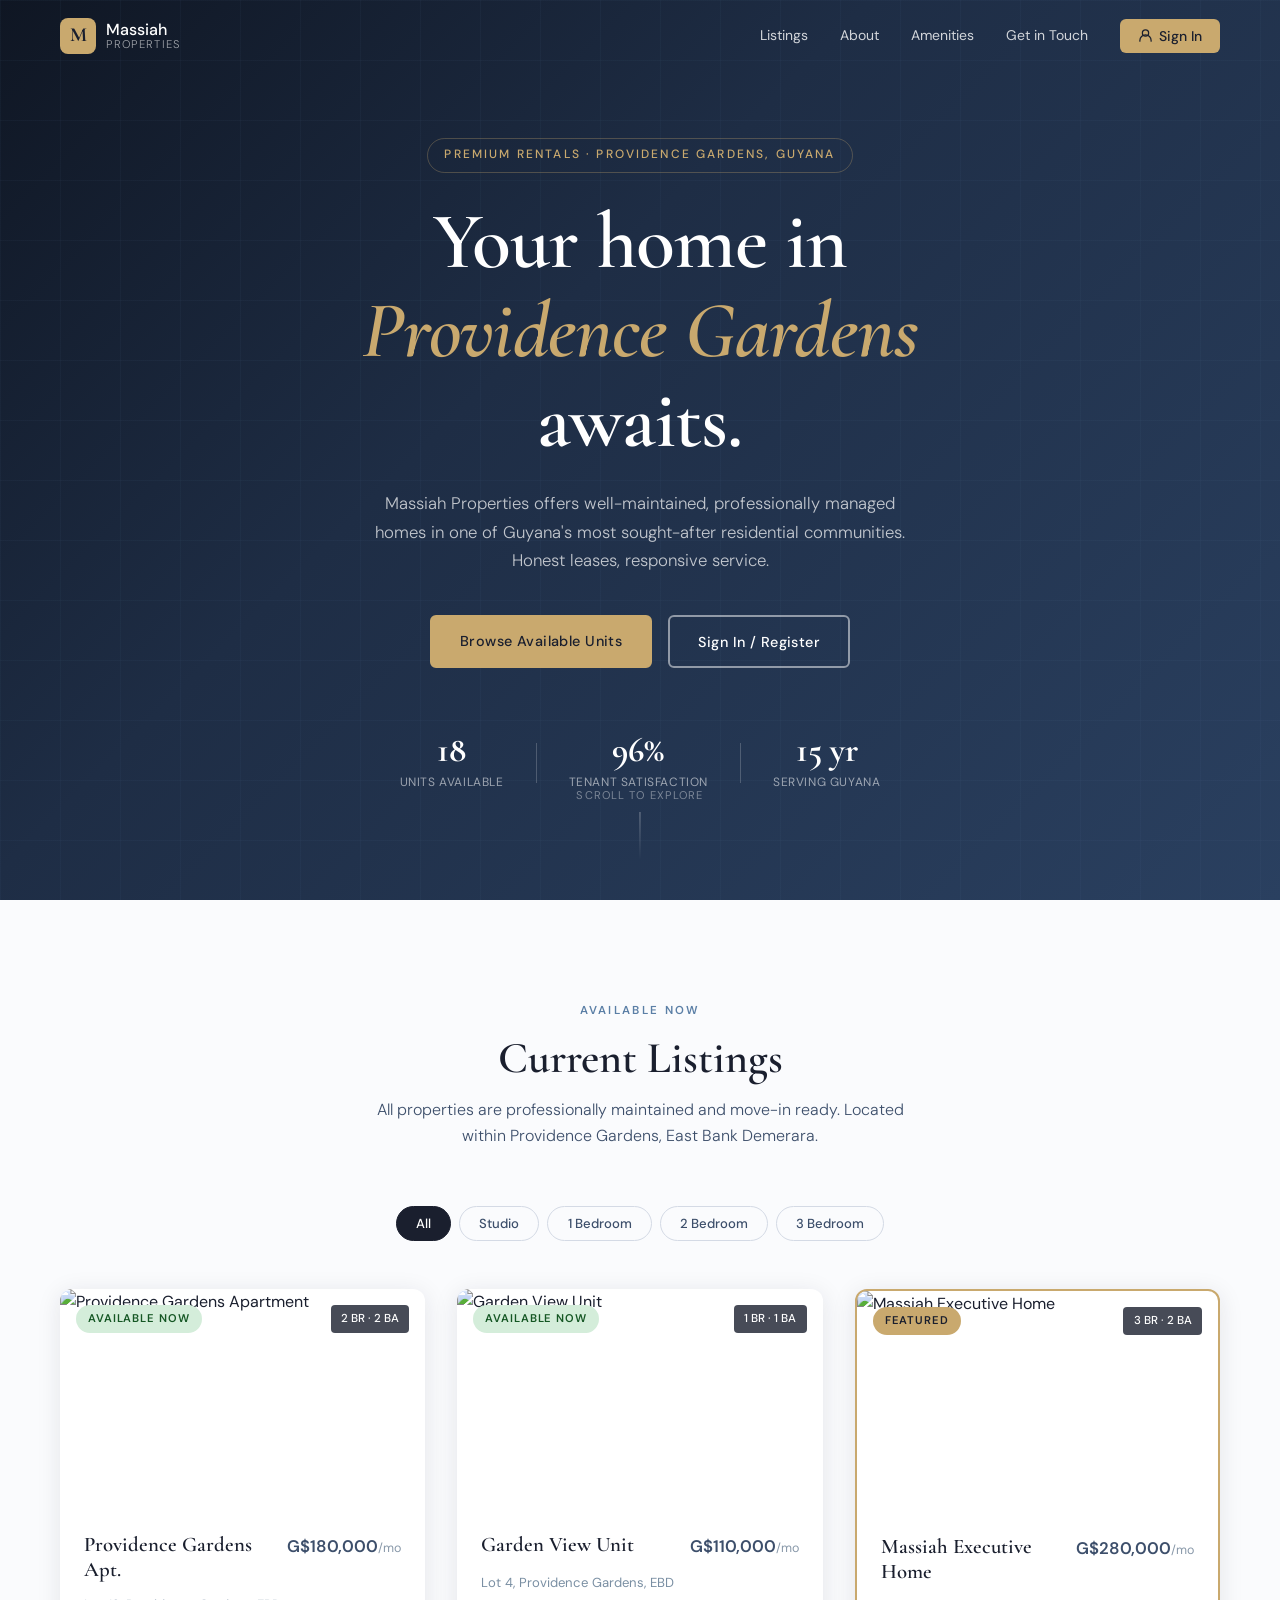
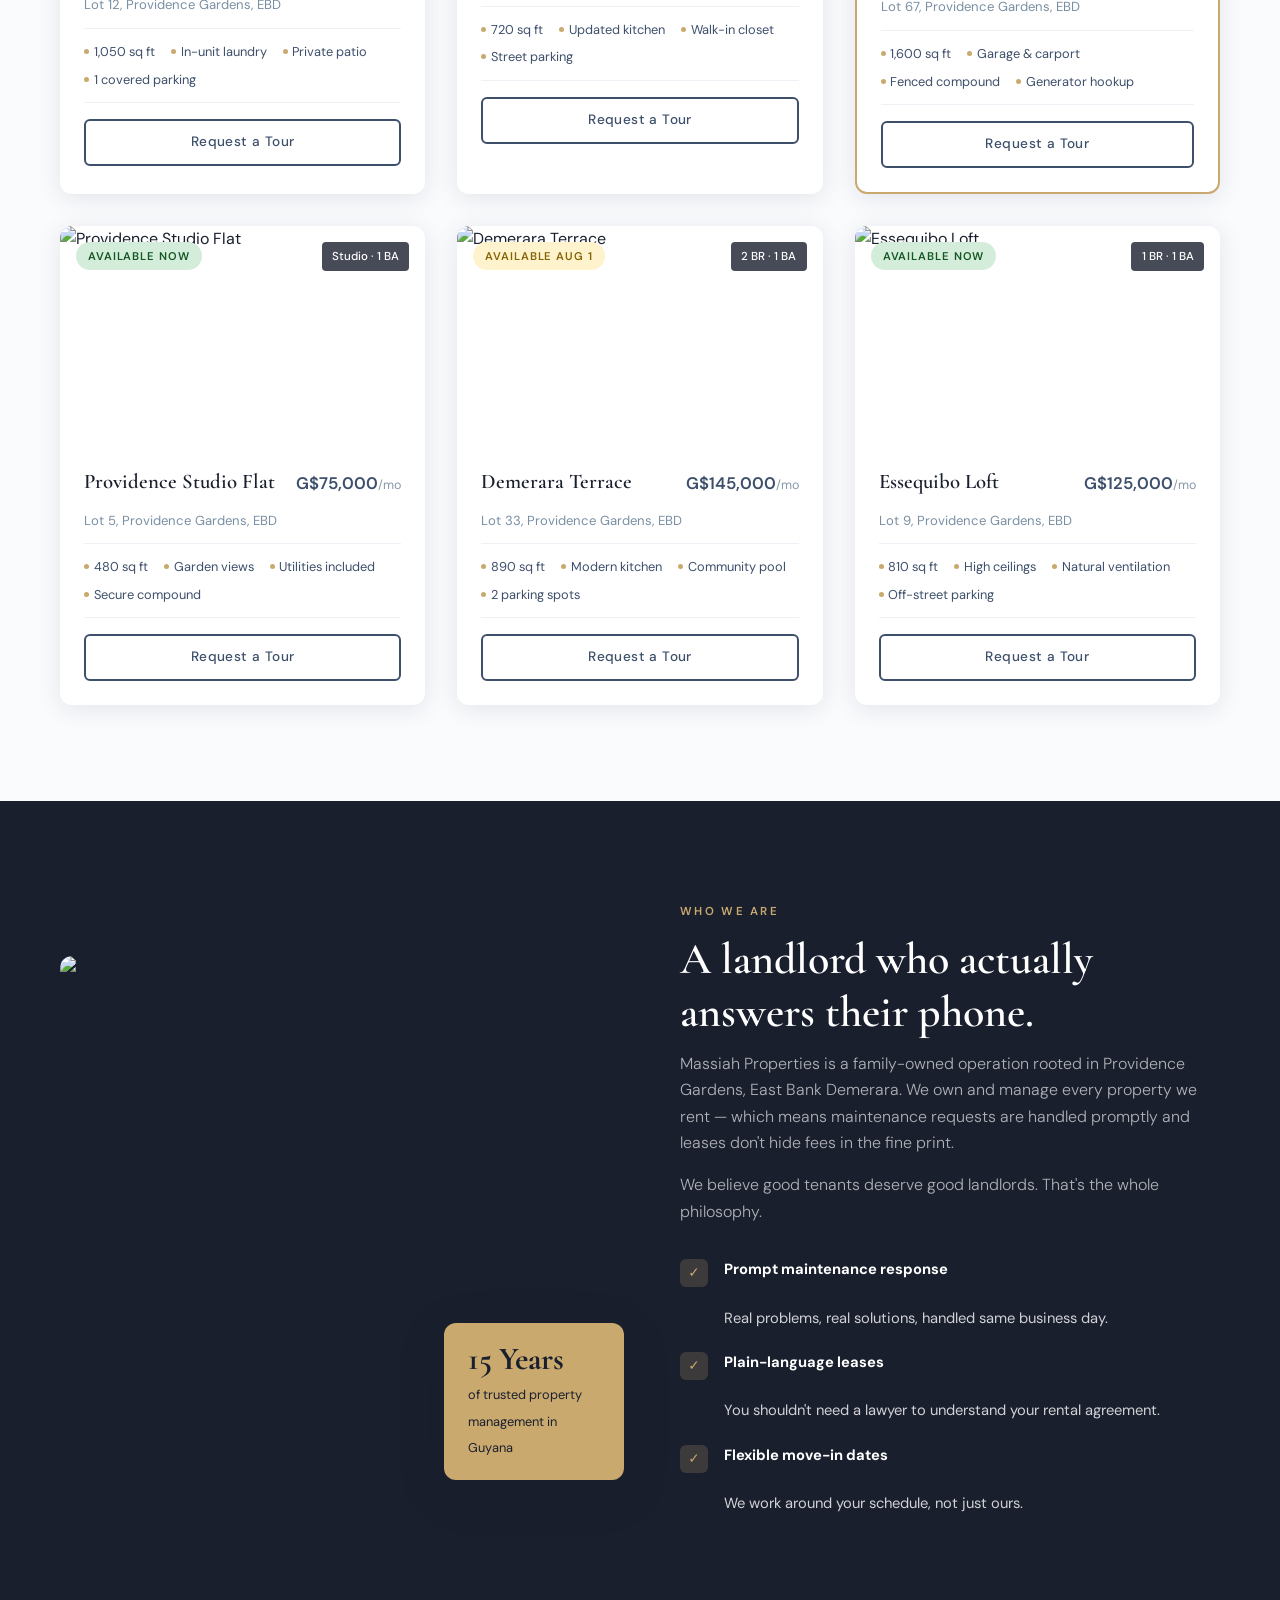
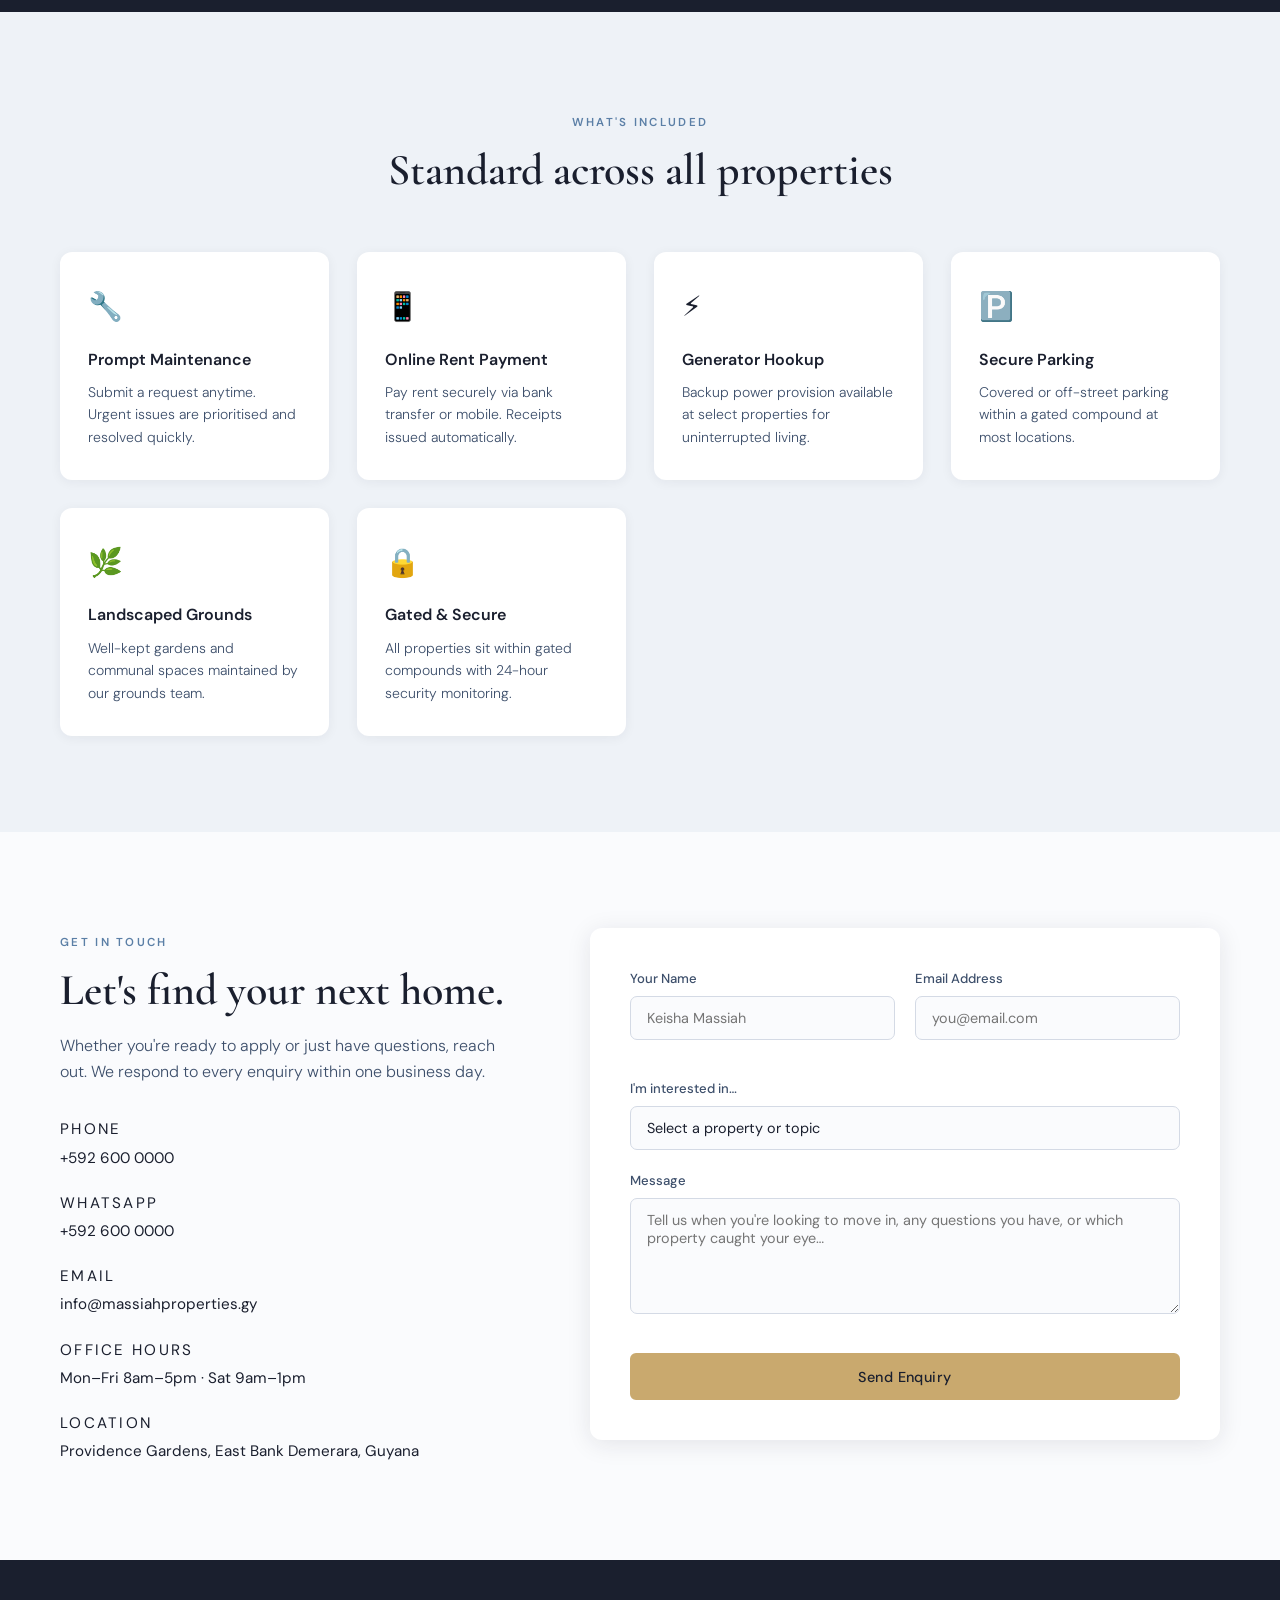
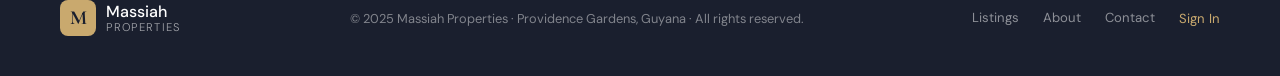
==== commit e7128291: "modified:   index.html" ====
--- a/index.html
+++ b/index.html
@@ -3,7 +3,7 @@
 <head>
   <meta charset="UTF-8" />
   <meta name="viewport" content="width=device-width, initial-scale=1.0" />
-  <title>Massiah Properties — Providence Gardens, Guyana</title>
+  <title>Massiah Properties Inc— Providence Gardens, Guyana</title>
   <link rel="stylesheet" href="style.css" />
   <link rel="preconnect" href="https://fonts.googleapis.com" />
   <link rel="preconnect" href="https://fonts.gstatic.com" crossorigin />
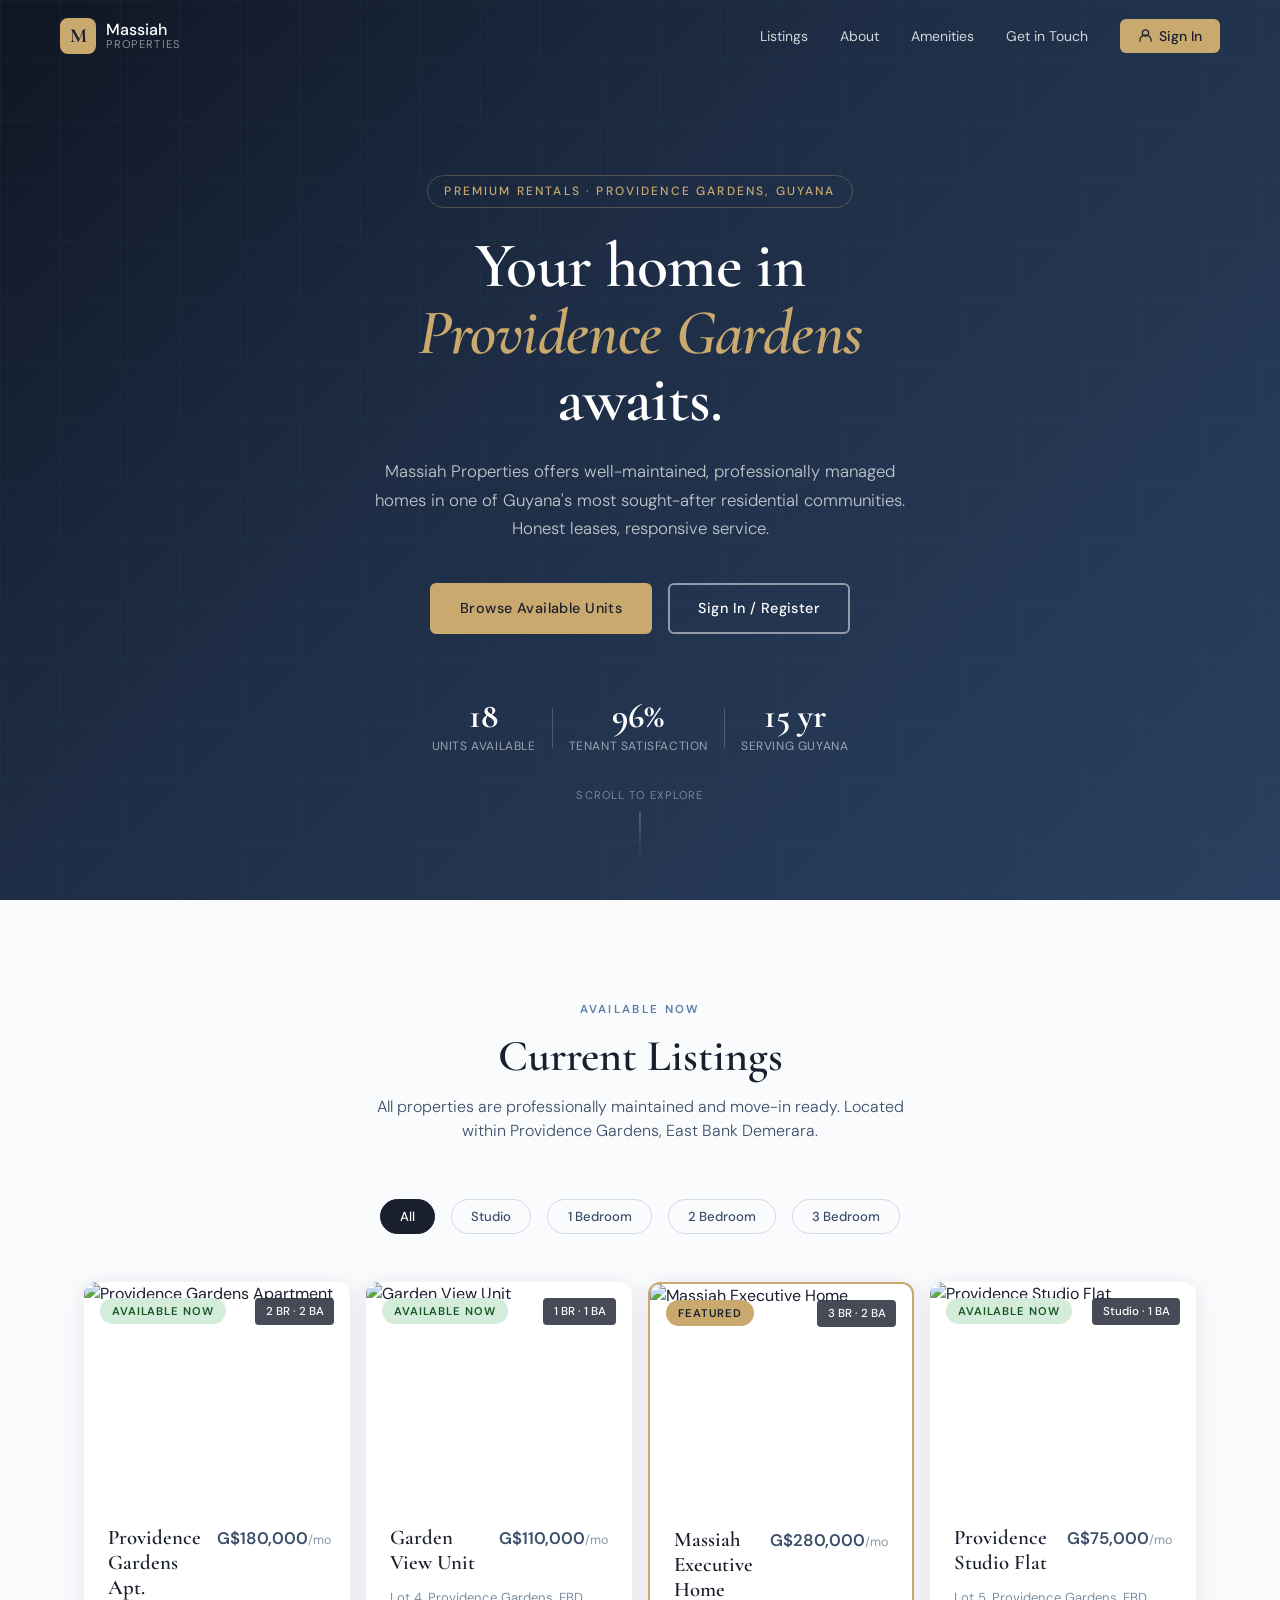
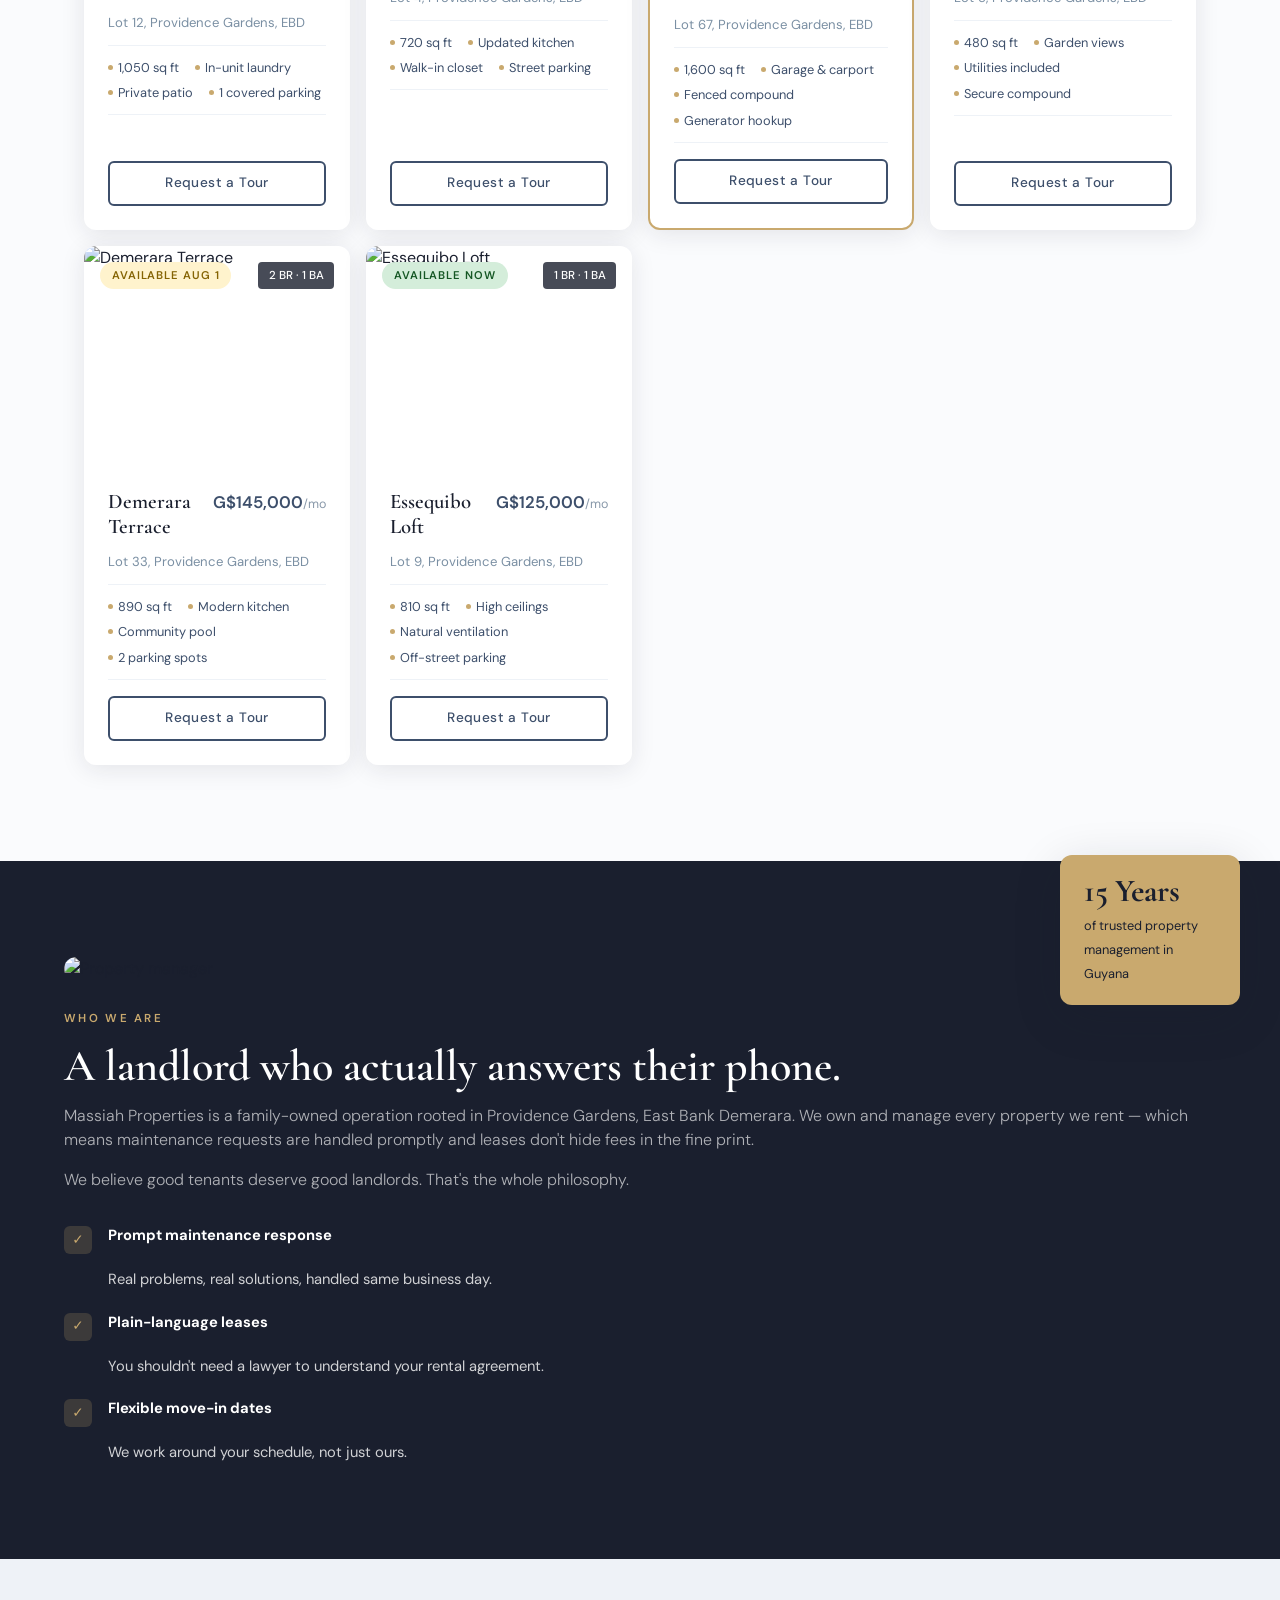
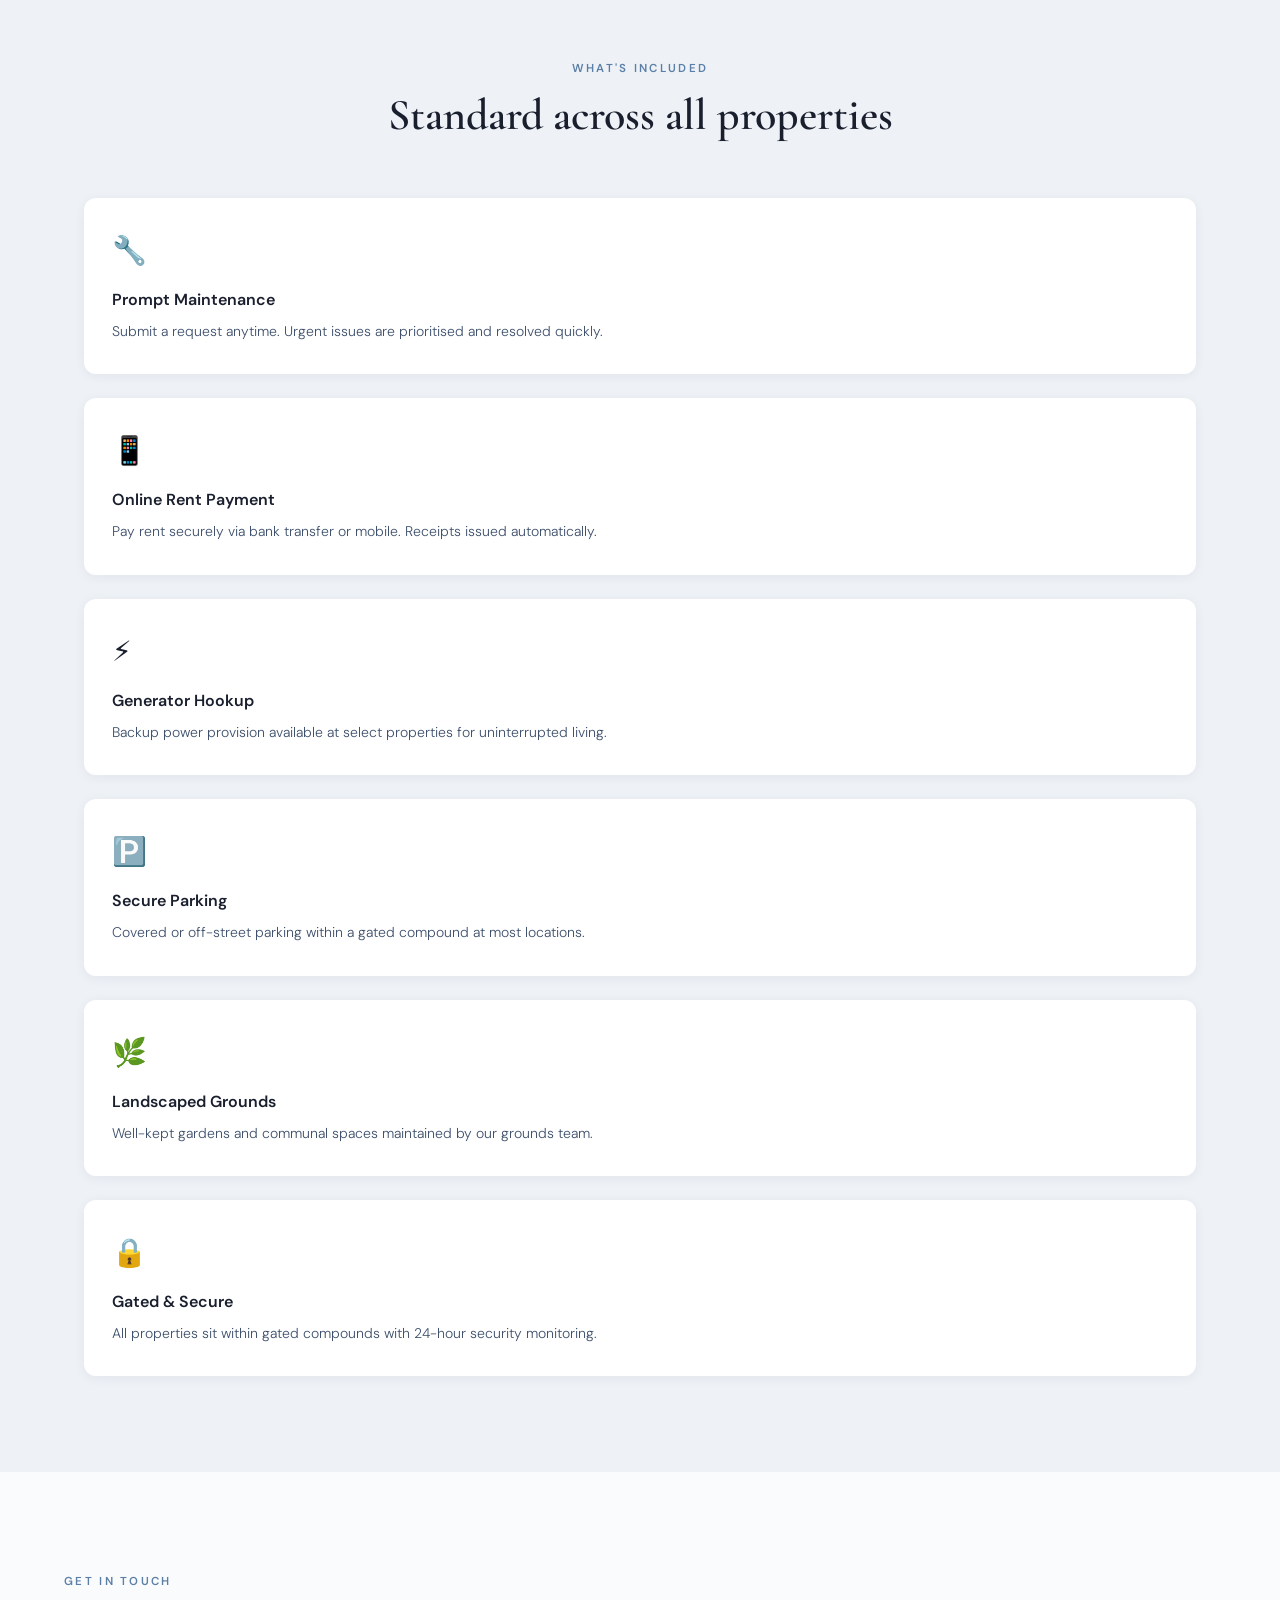
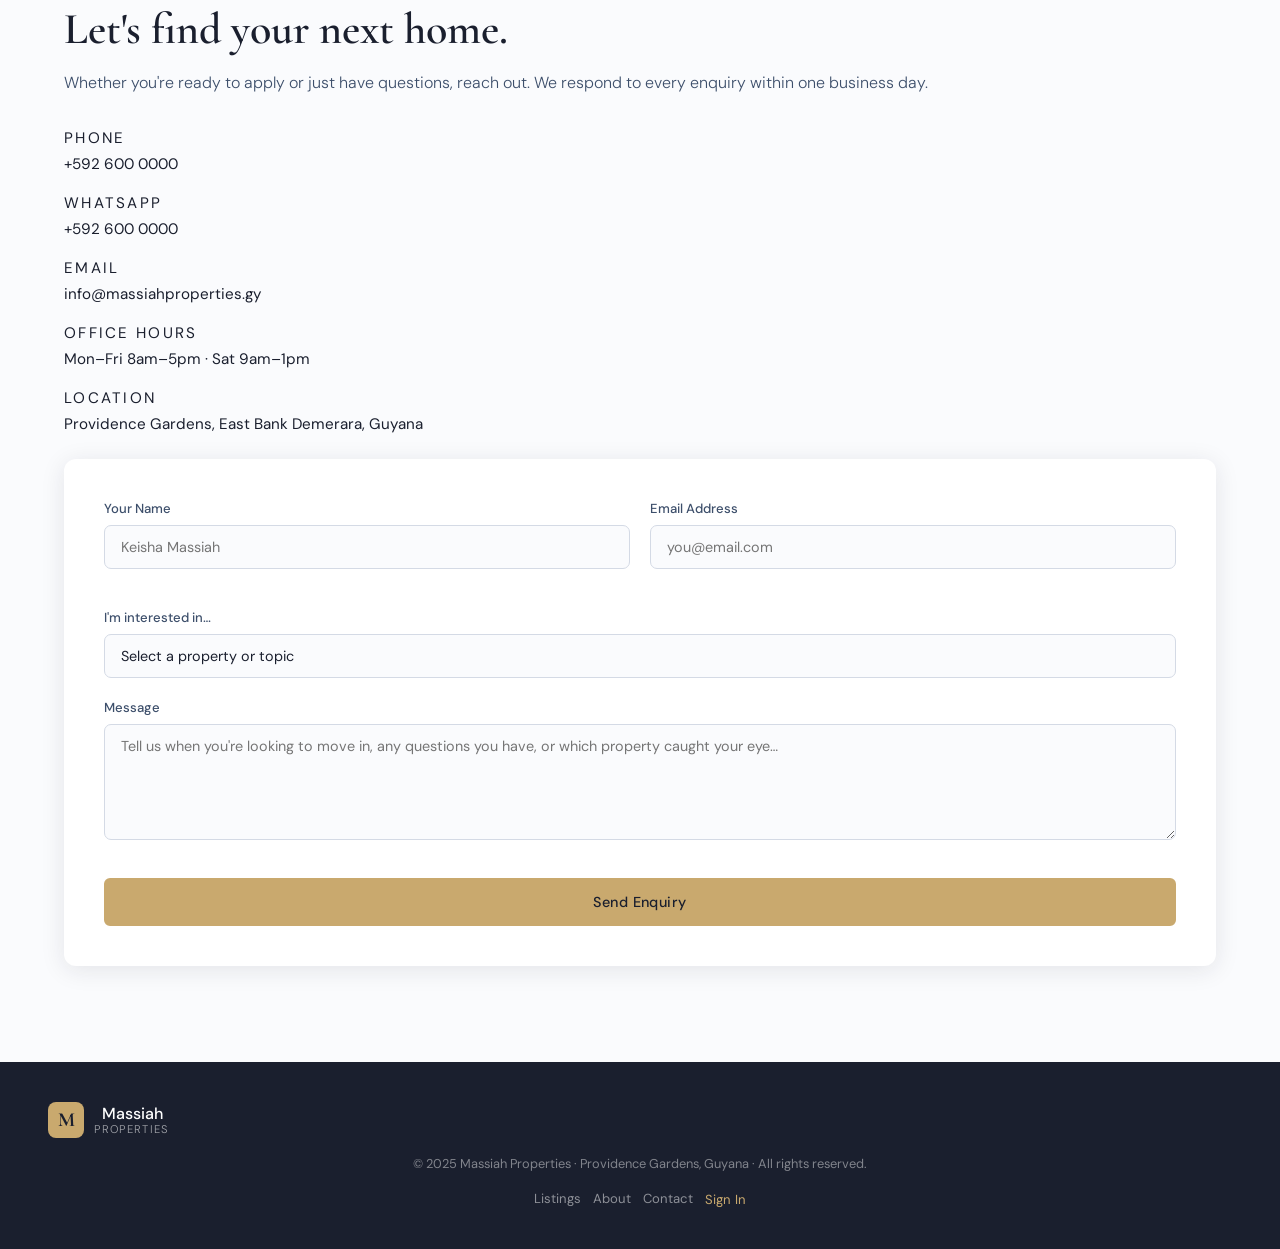
==== commit ee83409b: "modified:   index.html" ====
--- a/index.html
+++ b/index.html
@@ -3,11 +3,277 @@
 <head>
   <meta charset="UTF-8" />
   <meta name="viewport" content="width=device-width, initial-scale=1.0" />
-  <title>Massiah Properties Inc— Providence Gardens, Guyana</title>
+  <title>Massiah Properties — Providence Gardens, Guyana</title>
   <link rel="stylesheet" href="style.css" />
   <link rel="preconnect" href="https://fonts.googleapis.com" />
   <link rel="preconnect" href="https://fonts.gstatic.com" crossorigin />
   <link href="https://fonts.googleapis.com/css2?family=Cormorant+Garamond:wght@400;600;700&family=DM+Sans:wght@300;400;500;600&display=swap" rel="stylesheet" />
+  <style>
+    :root {
+      font-size: 16px;
+    }
+
+    *, *::before, *::after {
+      box-sizing: border-box;
+    }
+
+    body {
+      margin: 0;
+      min-height: 100vh;
+      line-height: 1.5;
+    }
+
+    .container {
+      max-width: 1200px;
+      margin: 0 auto;
+      padding: 0 1.5rem;
+    }
+
+    .hero,
+    .listings-section,
+    .about-section,
+    .amenities-section,
+    .contact-section,
+    .footer {
+      padding-left: 1.5rem;
+      padding-right: 1.5rem;
+    }
+
+    .nav-inner,
+    .hero-actions,
+    .hero-stats,
+    .filter-bar,
+    .contact-details,
+    .dash-links,
+    .footer-inner {
+      gap: 1rem;
+    }
+
+    .hero-content,
+    .about-grid,
+    .contact-grid,
+    .listings-grid,
+    .amenities-grid,
+    .footer-inner {
+      width: 100%;
+    }
+
+    .listings-grid {
+      display: grid;
+      grid-template-columns: repeat(auto-fit, minmax(260px, 1fr));
+      gap: 1rem;
+    }
+
+    .about-grid,
+    .amenities-grid,
+    .contact-grid {
+      display: grid;
+      grid-template-columns: 1fr;
+      gap: 1.5rem;
+    }
+
+    .about-image-stack,
+    .about-text,
+    .contact-info,
+    .contact-form-wrap {
+      width: 100%;
+    }
+
+    .about-img-main,
+    .card-image img {
+      width: 100%;
+      height: auto;
+      display: block;
+    }
+
+    .card-body {
+      display: flex;
+      flex-direction: column;
+    }
+
+    .card-body a.btn {
+      margin-top: auto;
+    }
+
+    .section-header,
+    .contact-form-wrap,
+    .footer-inner {
+      max-width: 100%;
+    }
+
+    .footer-inner {
+      display: flex;
+      flex-wrap: wrap;
+      justify-content: center;
+      align-items: center;
+      text-align: center;
+    }
+
+    .footer-logo,
+    .footer-copy {
+      width: 100%;
+    }
+
+    .footer-links {
+      display: flex;
+      flex-wrap: wrap;
+      justify-content: center;
+      gap: 0.75rem;
+      width: 100%;
+    }
+
+    .hero-headline {
+      font-size: clamp(2.5rem, 5vw, 4rem);
+      line-height: 1.05;
+    }
+
+    .hero-actions {
+      display: flex;
+      flex-wrap: wrap;
+      gap: 1rem;
+    }
+
+    .modal {
+      width: min(100%, 560px);
+      margin: 1.5rem auto;
+    }
+
+    .modal-backdrop {
+      padding: 1rem;
+    }
+
+    .modal-form .form-row {
+      display: flex;
+      flex-wrap: wrap;
+      gap: 1rem;
+    }
+
+    .form-row .form-group {
+      flex: 1 1 240px;
+      min-width: 0;
+    }
+
+    @media (max-width: 980px) {
+      .nav-toggle {
+        display: flex;
+      }
+
+      .nav-inner {
+        flex-wrap: wrap;
+        justify-content: space-between;
+      }
+
+      .nav-links {
+        width: 100%;
+        display: flex;
+        flex-wrap: wrap;
+        justify-content: center;
+        gap: 0.75rem;
+      }
+
+      .nav-links li {
+        width: 100%;
+        text-align: center;
+      }
+
+      .hero {
+        padding-top: 3rem;
+        padding-bottom: 3rem;
+      }
+
+      .hero-stats {
+        display: flex;
+        flex-wrap: wrap;
+        justify-content: center;
+      }
+    }
+
+    @media (max-width: 768px) {
+      .section-header,
+      .container,
+      .hero,
+      .footer,
+      .about-section,
+      .contact-section {
+        padding-left: 1rem;
+        padding-right: 1rem;
+      }
+
+      .hero-actions {
+        flex-direction: column;
+        align-items: stretch;
+      }
+
+      .hero-stats {
+        display: grid;
+        grid-template-columns: 1fr 1fr;
+        gap: 0.75rem;
+      }
+
+      .filter-bar {
+        justify-content: center;
+      }
+
+      .modal {
+        padding: 1rem;
+      }
+
+      .hero-headline {
+        font-size: clamp(2rem, 8vw, 3rem);
+      }
+
+      .contact-grid {
+        grid-template-columns: 1fr;
+      }
+
+      .footer-inner {
+        align-items: center;
+      }
+    }
+
+    @media (max-width: 560px) {
+      .hero-eyebrow,
+      .section-eyebrow,
+      .card-type,
+      .card-price,
+      .hero-sub,
+      .section-sub,
+      .contact-item span,
+      .contact-item a {
+        font-size: 0.95rem;
+      }
+
+      .hero-actions a,
+      .hero-actions button {
+        width: 100%;
+      }
+
+      .hero-stats {
+        display: grid;
+        grid-template-columns: 1fr;
+      }
+
+      .filter-bar {
+        flex-direction: column;
+        align-items: stretch;
+      }
+
+      .nav-links {
+        justify-content: center;
+      }
+
+      .about-list li {
+        display: flex;
+        flex-direction: column;
+        align-items: flex-start;
+      }
+
+      .contact-details {
+        display: grid;
+        gap: 1rem;
+      }
+    }
+  </style>
 </head>
 <body>
 
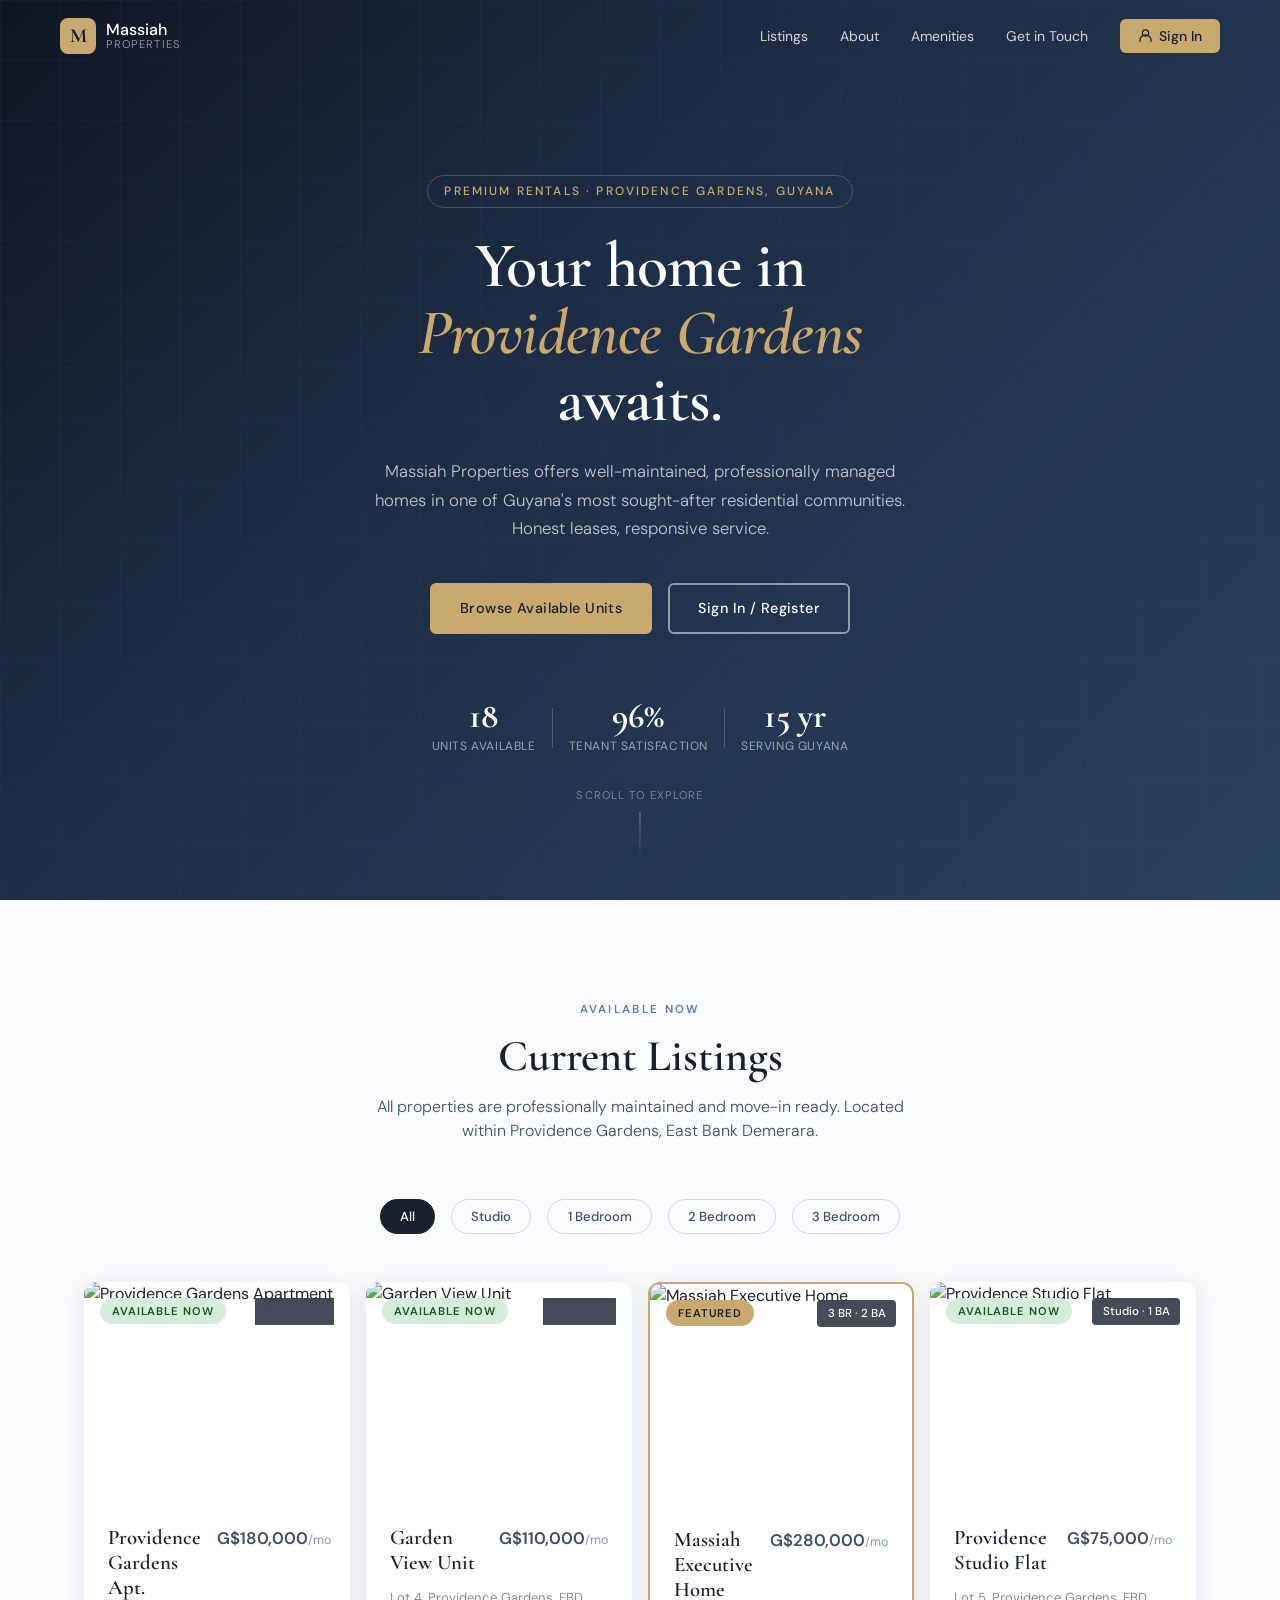
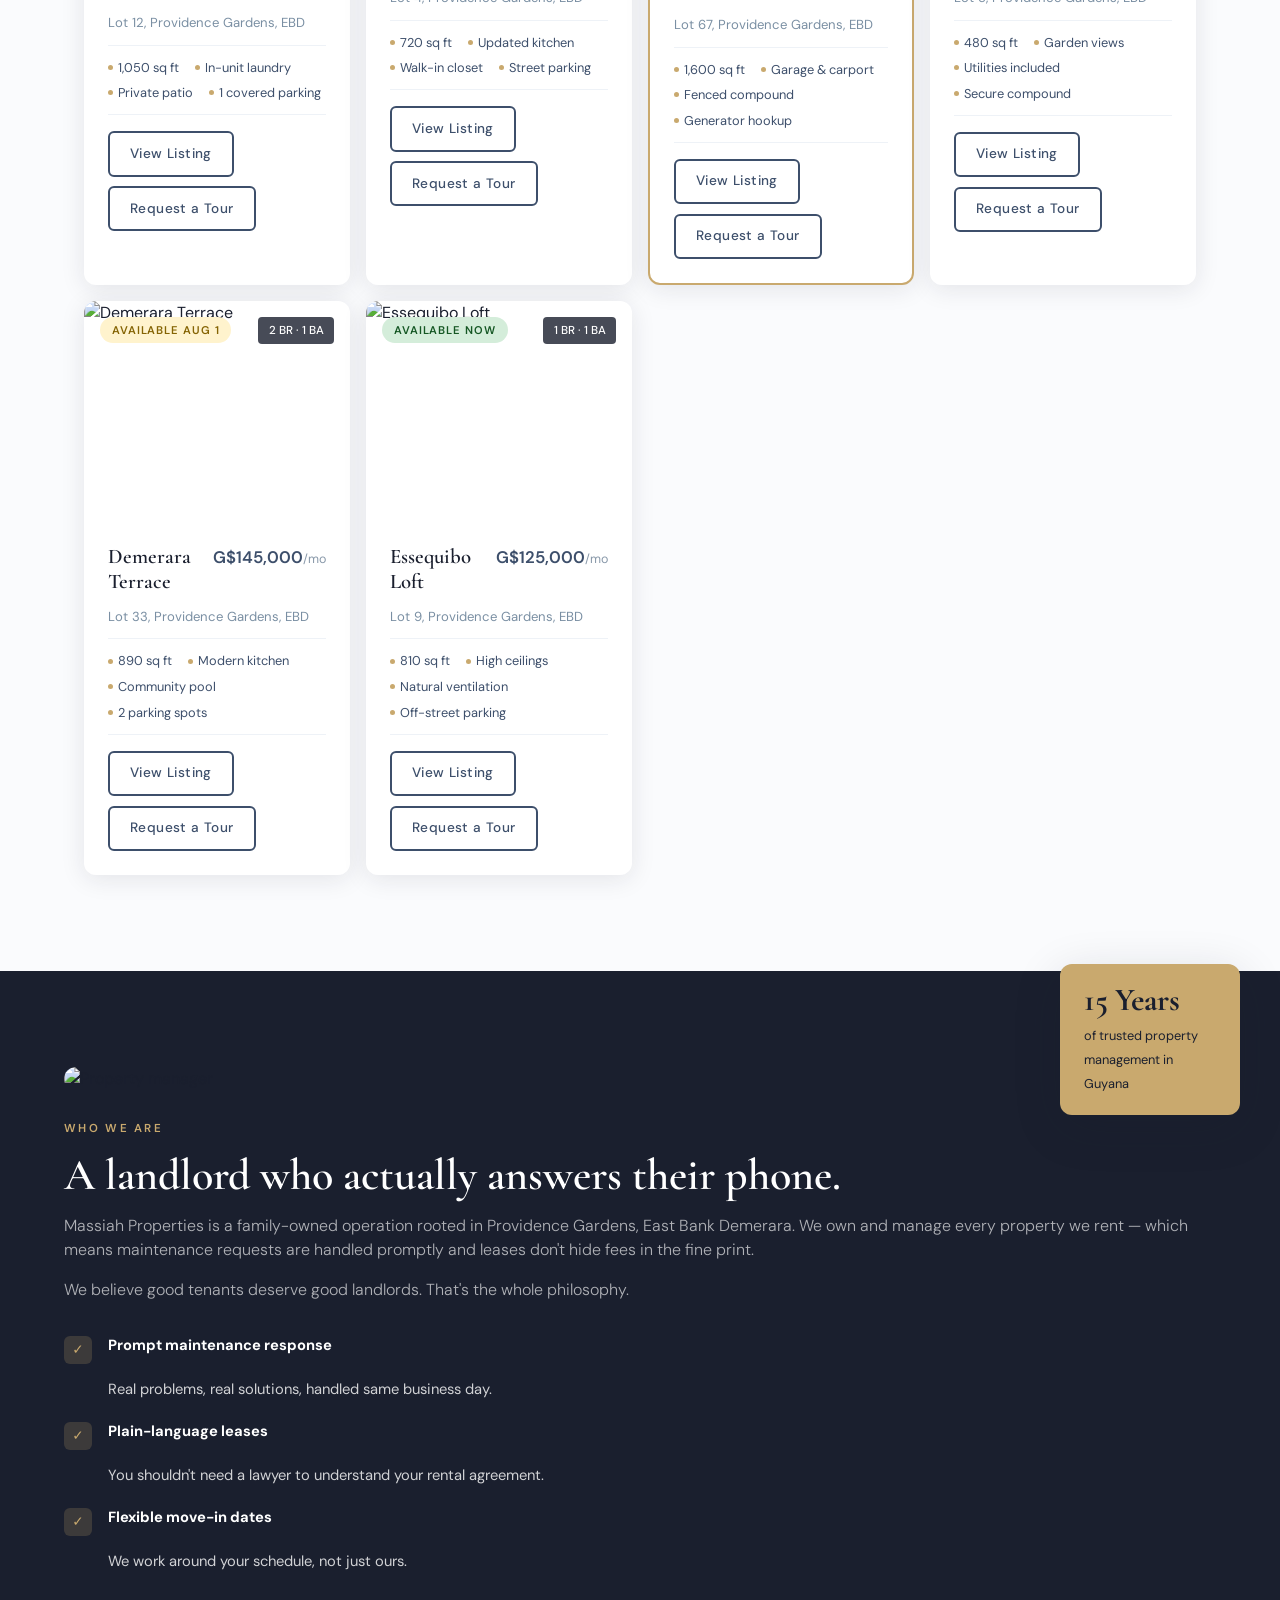
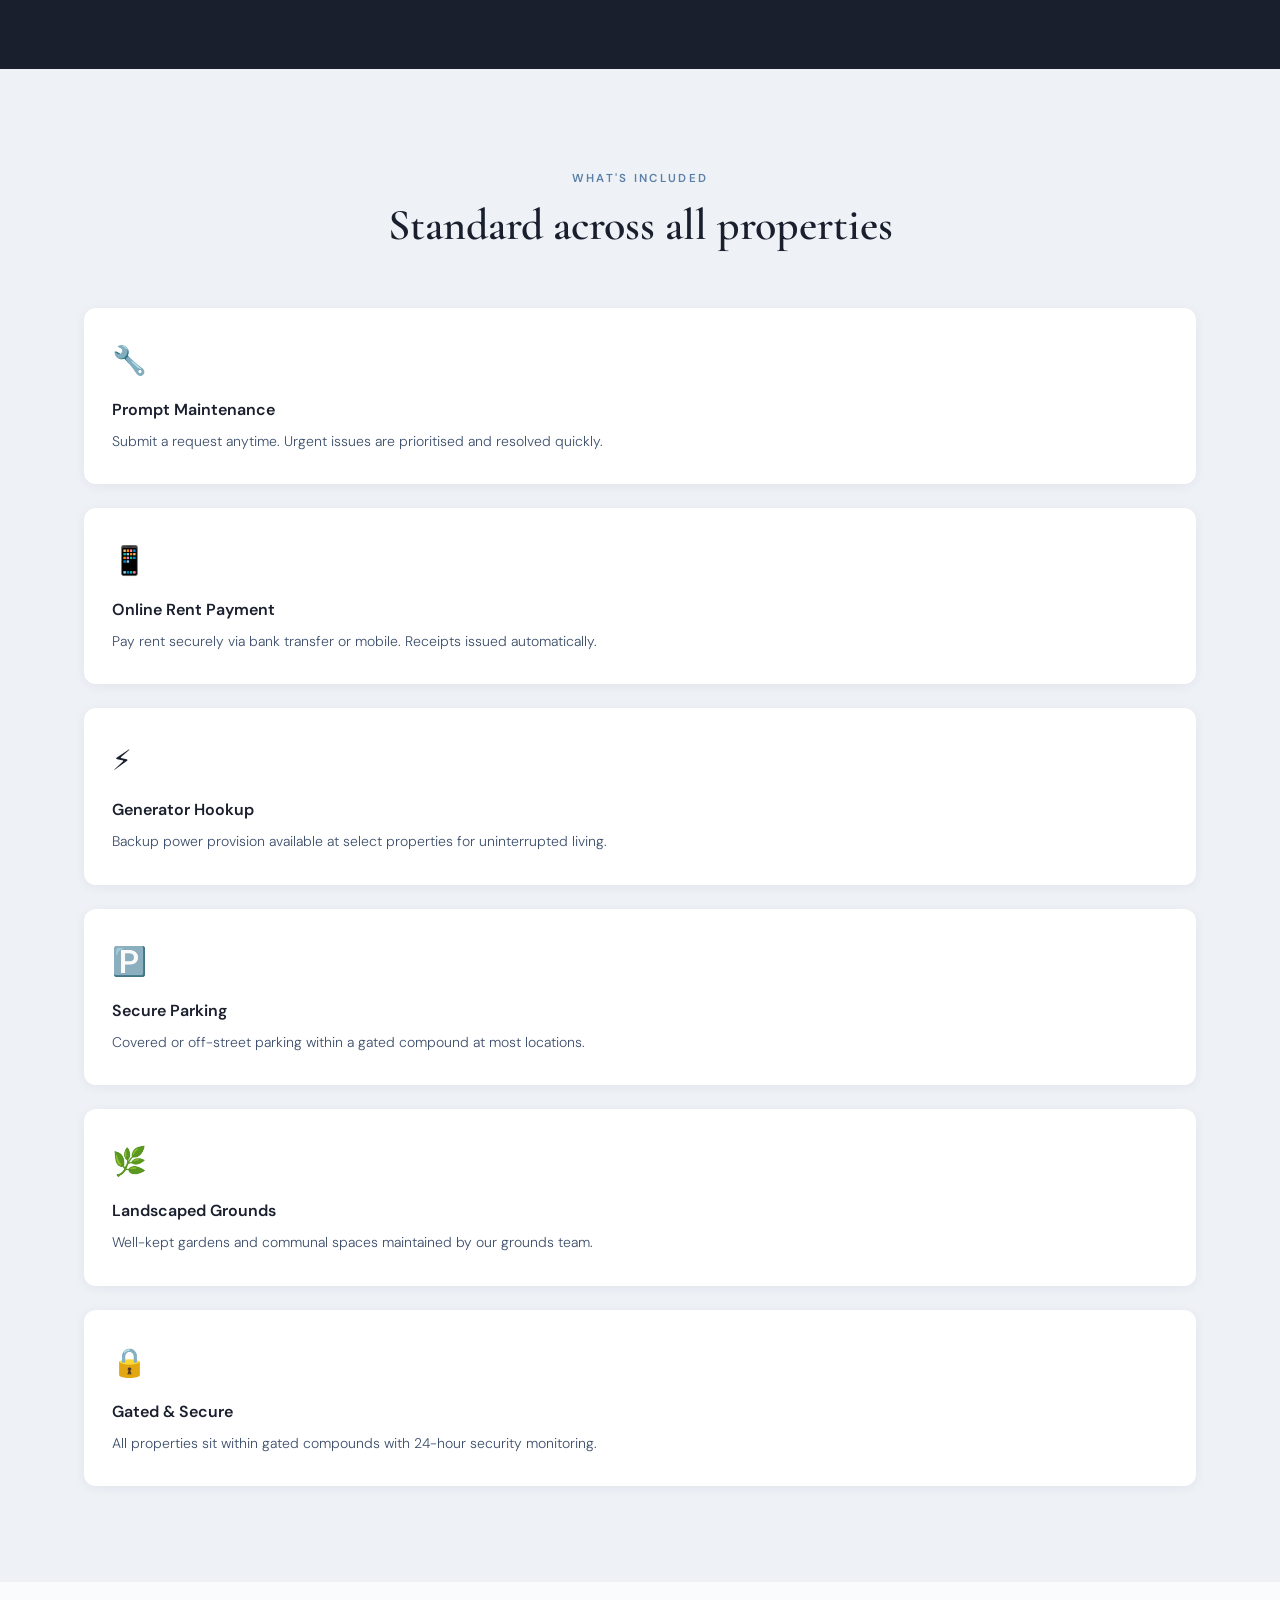
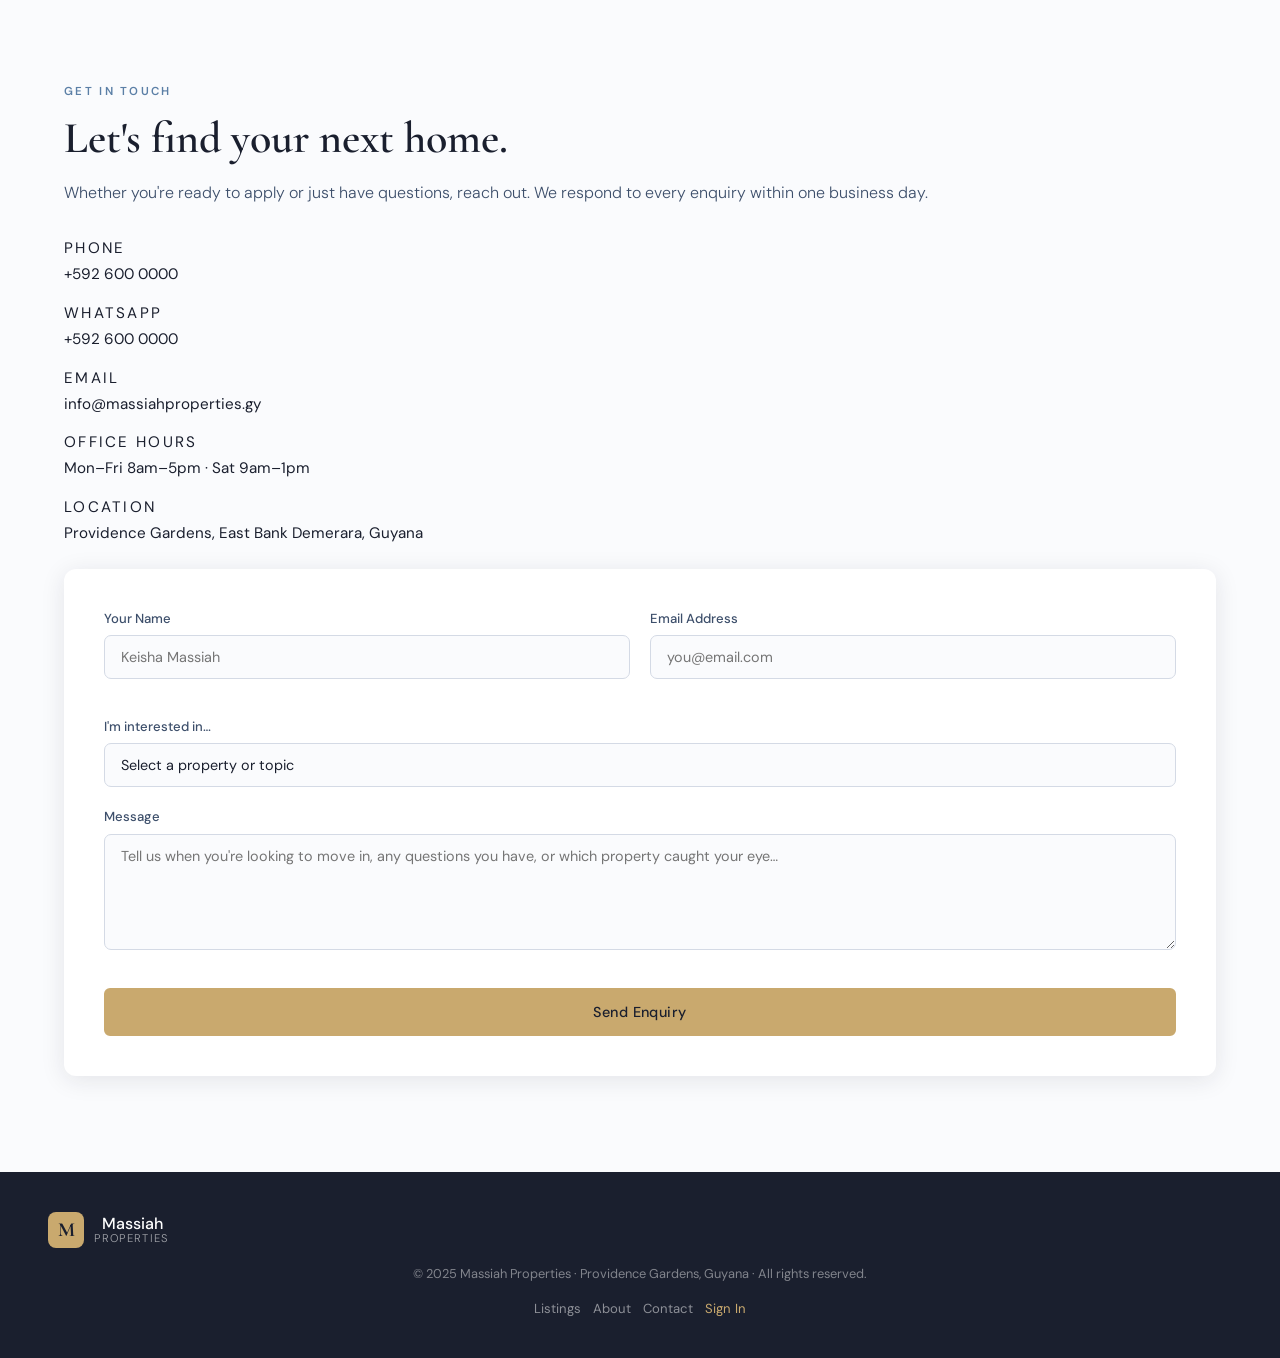
==== commit ddf4bb94: "modified:   index.html 	new file:   listing-detail.js 	new file:   listing.html 	modified:   script." ====
--- a/index.html
+++ b/index.html
@@ -349,6 +349,11 @@
               <button type="button" class="toggle-pw" data-target="regPassword">Show</button>
             </div>
             <span class="form-error" id="regPasswordErr"></span>
+          </div>
+          <div class="modal-row-between">
+            <label class="checkbox-label">
+              <input type="checkbox" id="regRememberMe" /> Keep me signed in
+            </label>
           </div>
           <button class="btn btn-primary btn-full" id="registerSubmit">Create Account</button>
           <p class="modal-switch">Already have an account? <button type="button" class="link-btn" id="goLogin">Sign in</button></p>
@@ -484,7 +489,10 @@
               <li>Private patio</li>
               <li>1 covered parking</li>
             </ul>
-            <a href="#contact" class="btn btn-outline">Request a Tour</a>
+            <div class="card-actions">
+              <a href="listing.html?listing=providence-gardens-apt" class="btn btn-outline">View Listing</a>
+              <a href="#contact" class="btn btn-outline">Request a Tour</a>
+            </div>
           </div>
         </article>
 
@@ -506,7 +514,10 @@
               <li>Walk-in closet</li>
               <li>Street parking</li>
             </ul>
-            <a href="#contact" class="btn btn-outline">Request a Tour</a>
+            <div class="card-actions">
+              <a href="listing.html?listing=garden-view-unit" class="btn btn-outline">View Listing</a>
+              <a href="#contact" class="btn btn-outline">Request a Tour</a>
+            </div>
           </div>
         </article>
 
@@ -528,7 +539,10 @@
               <li>Fenced compound</li>
               <li>Generator hookup</li>
             </ul>
-            <a href="#contact" class="btn btn-outline">Request a Tour</a>
+            <div class="card-actions">
+              <a href="listing.html?listing=massiah-executive-home" class="btn btn-outline">View Listing</a>
+              <a href="#contact" class="btn btn-outline">Request a Tour</a>
+            </div>
           </div>
         </article>
 
@@ -550,7 +564,10 @@
               <li>Utilities included</li>
               <li>Secure compound</li>
             </ul>
-            <a href="#contact" class="btn btn-outline">Request a Tour</a>
+            <div class="card-actions">
+              <a href="listing.html?listing=providence-studio-flat" class="btn btn-outline">View Listing</a>
+              <a href="#contact" class="btn btn-outline">Request a Tour</a>
+            </div>
           </div>
         </article>
 
@@ -572,7 +589,10 @@
               <li>Community pool</li>
               <li>2 parking spots</li>
             </ul>
-            <a href="#contact" class="btn btn-outline">Request a Tour</a>
+            <div class="card-actions">
+              <a href="listing.html?listing=demerara-terrace" class="btn btn-outline">View Listing</a>
+              <a href="#contact" class="btn btn-outline">Request a Tour</a>
+            </div>
           </div>
         </article>
 
@@ -594,7 +614,10 @@
               <li>Natural ventilation</li>
               <li>Off-street parking</li>
             </ul>
-            <a href="#contact" class="btn btn-outline">Request a Tour</a>
+            <div class="card-actions">
+              <a href="listing.html?listing=essequibo-loft" class="btn btn-outline">View Listing</a>
+              <a href="#contact" class="btn btn-outline">Request a Tour</a>
+            </div>
           </div>
         </article>
 
--- a/style.css
+++ b/style.css
@@ -776,6 +776,104 @@
 .amenity-icon { font-size: 1.75rem; margin-bottom: 1rem; }
 .amenity-item h4 { font-size: 1rem; font-weight: 600; color: var(--ink); margin-bottom: 0.5rem; }
 .amenity-item p { font-size: 0.875rem; color: var(--slate); font-weight: 300; line-height: 1.6; }
+
+/* ── LISTING DETAIL / CAROUSEL ────────────────────────── */
+.listing-detail-page { padding: 8rem 0 4rem; }
+.listing-detail-card {
+  display: grid;
+  grid-template-columns: 1.1fr 0.9fr;
+  gap: 2.25rem;
+  background: var(--white);
+  border-radius: 24px;
+  box-shadow: var(--shadow-lg);
+  overflow: hidden;
+}
+.listing-gallery {
+  position: relative;
+  min-height: 420px;
+  background: var(--mist);
+}
+.listing-gallery img {
+  width: 100%;
+  height: 100%;
+  object-fit: cover;
+}
+.carousel-btn {
+  position: absolute;
+  top: 50%;
+  transform: translateY(-50%);
+  width: 42px;
+  height: 42px;
+  border: none;
+  border-radius: 50%;
+  background: rgba(26,31,46,0.72);
+  color: var(--white);
+  cursor: pointer;
+  z-index: 2;
+}
+.carousel-btn.prev { left: 1rem; }
+.carousel-btn.next { right: 1rem; }
+.carousel-dots {
+  position: absolute;
+  bottom: 1rem;
+  left: 50%;
+  transform: translateX(-50%);
+  display: flex;
+  gap: 0.45rem;
+  z-index: 2;
+}
+.carousel-dot {
+  width: 10px;
+  height: 10px;
+  border-radius: 50%;
+  border: none;
+  background: rgba(255,255,255,0.75);
+  cursor: pointer;
+}
+.carousel-dot.active { background: var(--gold); }
+.listing-detail-content {
+  padding: 2.25rem 2rem 2.25rem 0;
+  display: flex;
+  flex-direction: column;
+  gap: 1rem;
+}
+.detail-price {
+  font-size: 1.5rem;
+  font-weight: 700;
+  color: var(--ink);
+}
+.detail-address {
+  font-size: 0.95rem;
+  color: var(--slate);
+}
+.detail-description { color: var(--slate); }
+.detail-features {
+  list-style: none;
+  display: grid;
+  gap: 0.6rem;
+  padding: 0;
+  margin-top: 0.5rem;
+}
+.detail-features li {
+  padding: 0.7rem 0.85rem;
+  background: var(--mist);
+  border-radius: 8px;
+  color: var(--ink);
+}
+.detail-actions {
+  display: flex;
+  flex-wrap: wrap;
+  gap: 0.85rem;
+  margin-top: 0.5rem;
+}
+.card-actions {
+  display: flex;
+  flex-wrap: wrap;
+  gap: 0.6rem;
+}
+.card-actions .btn-outline { width: auto; }
+.nav-back-link { color: var(--slate); border-color: var(--slate); }
+.nav-back-link:hover { background: var(--slate); color: var(--white); }
 
 /* ── CONTACT ────────────────────────────────────────────── */
 .contact-section { padding: 6rem 0; background: var(--chalk); }
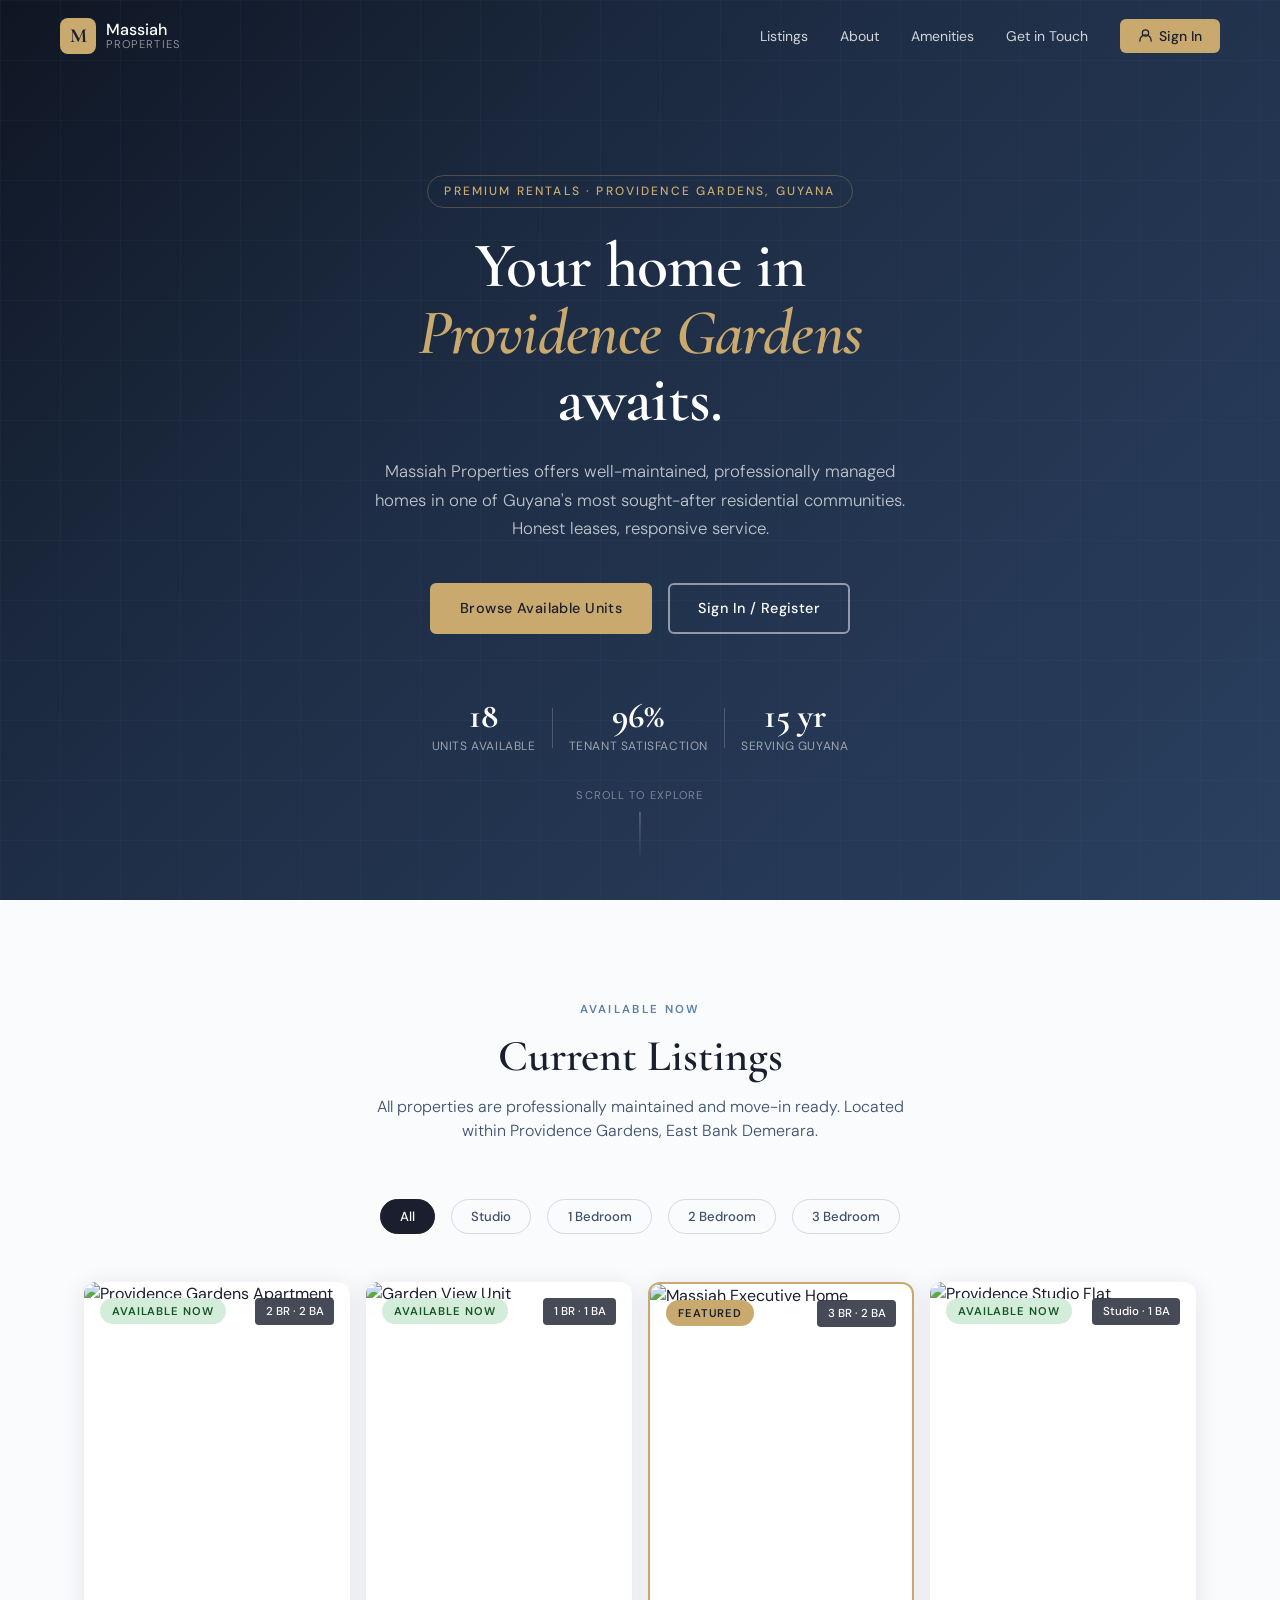
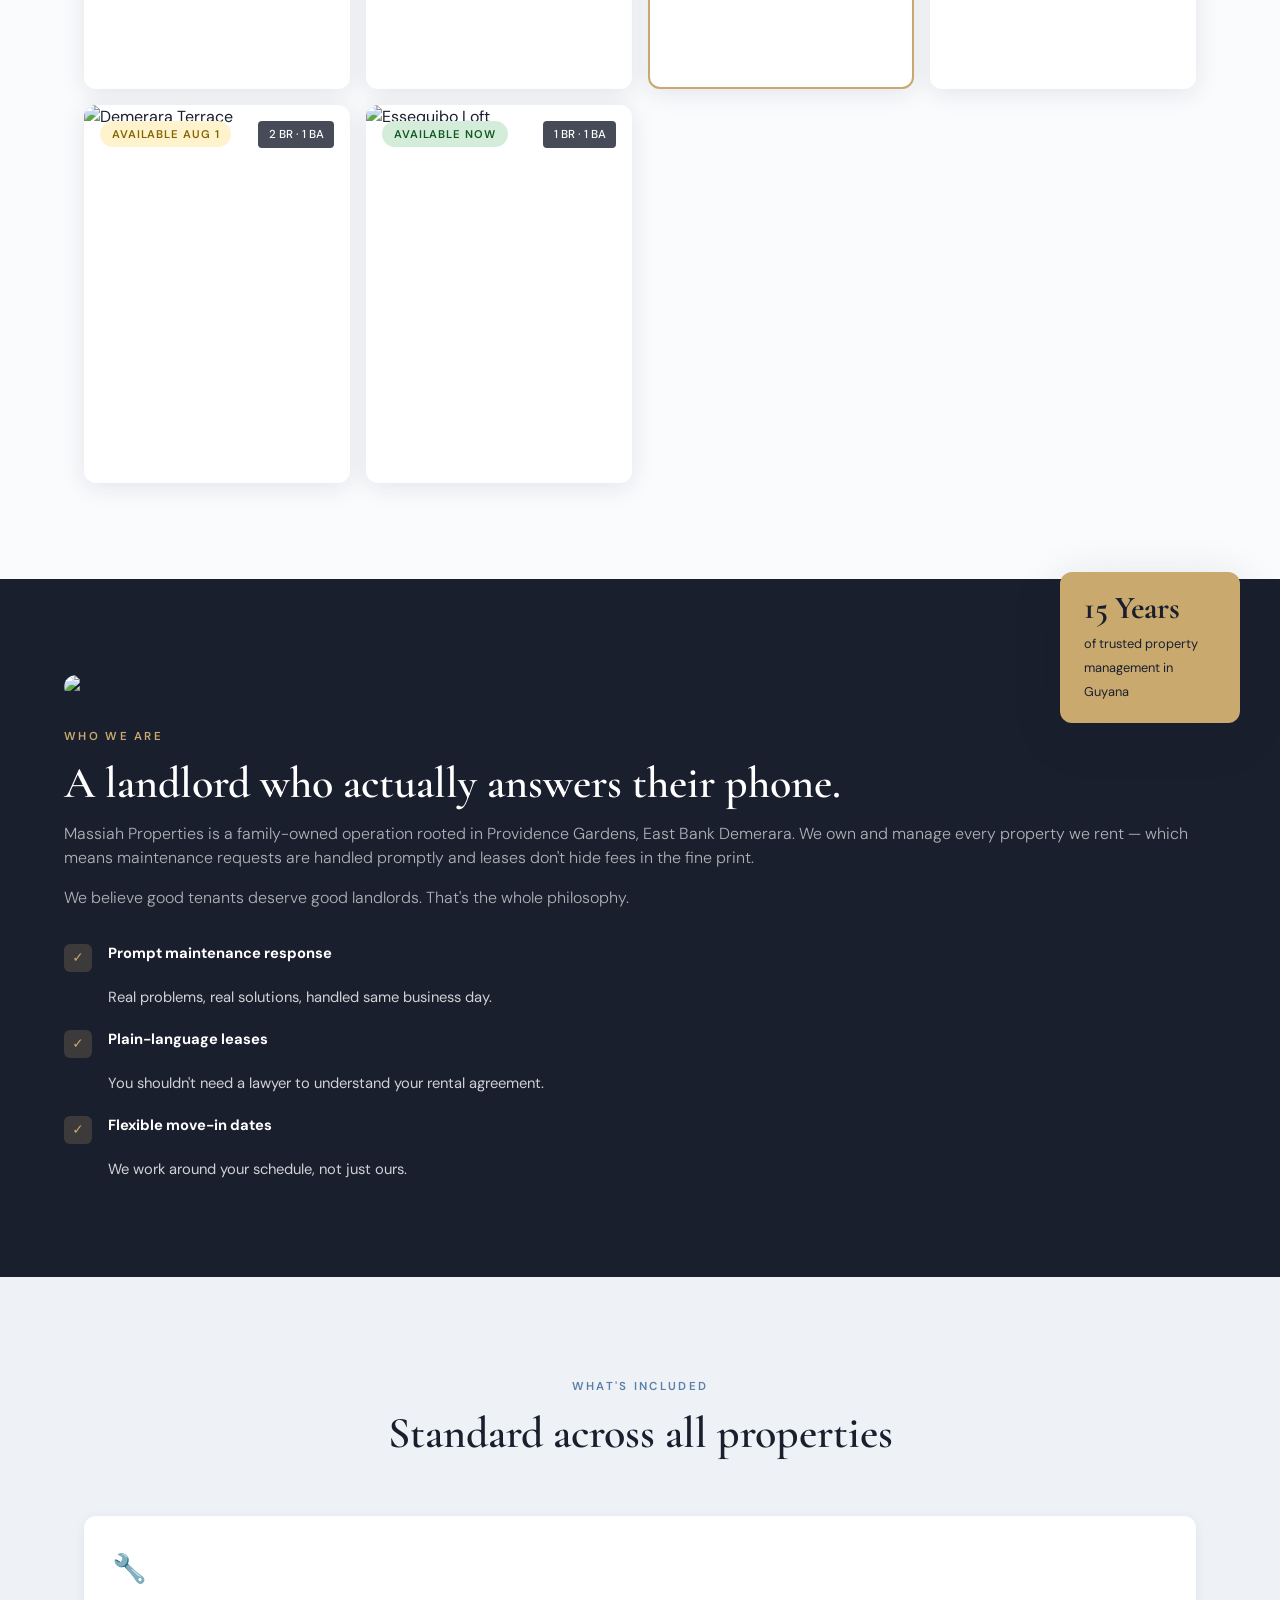
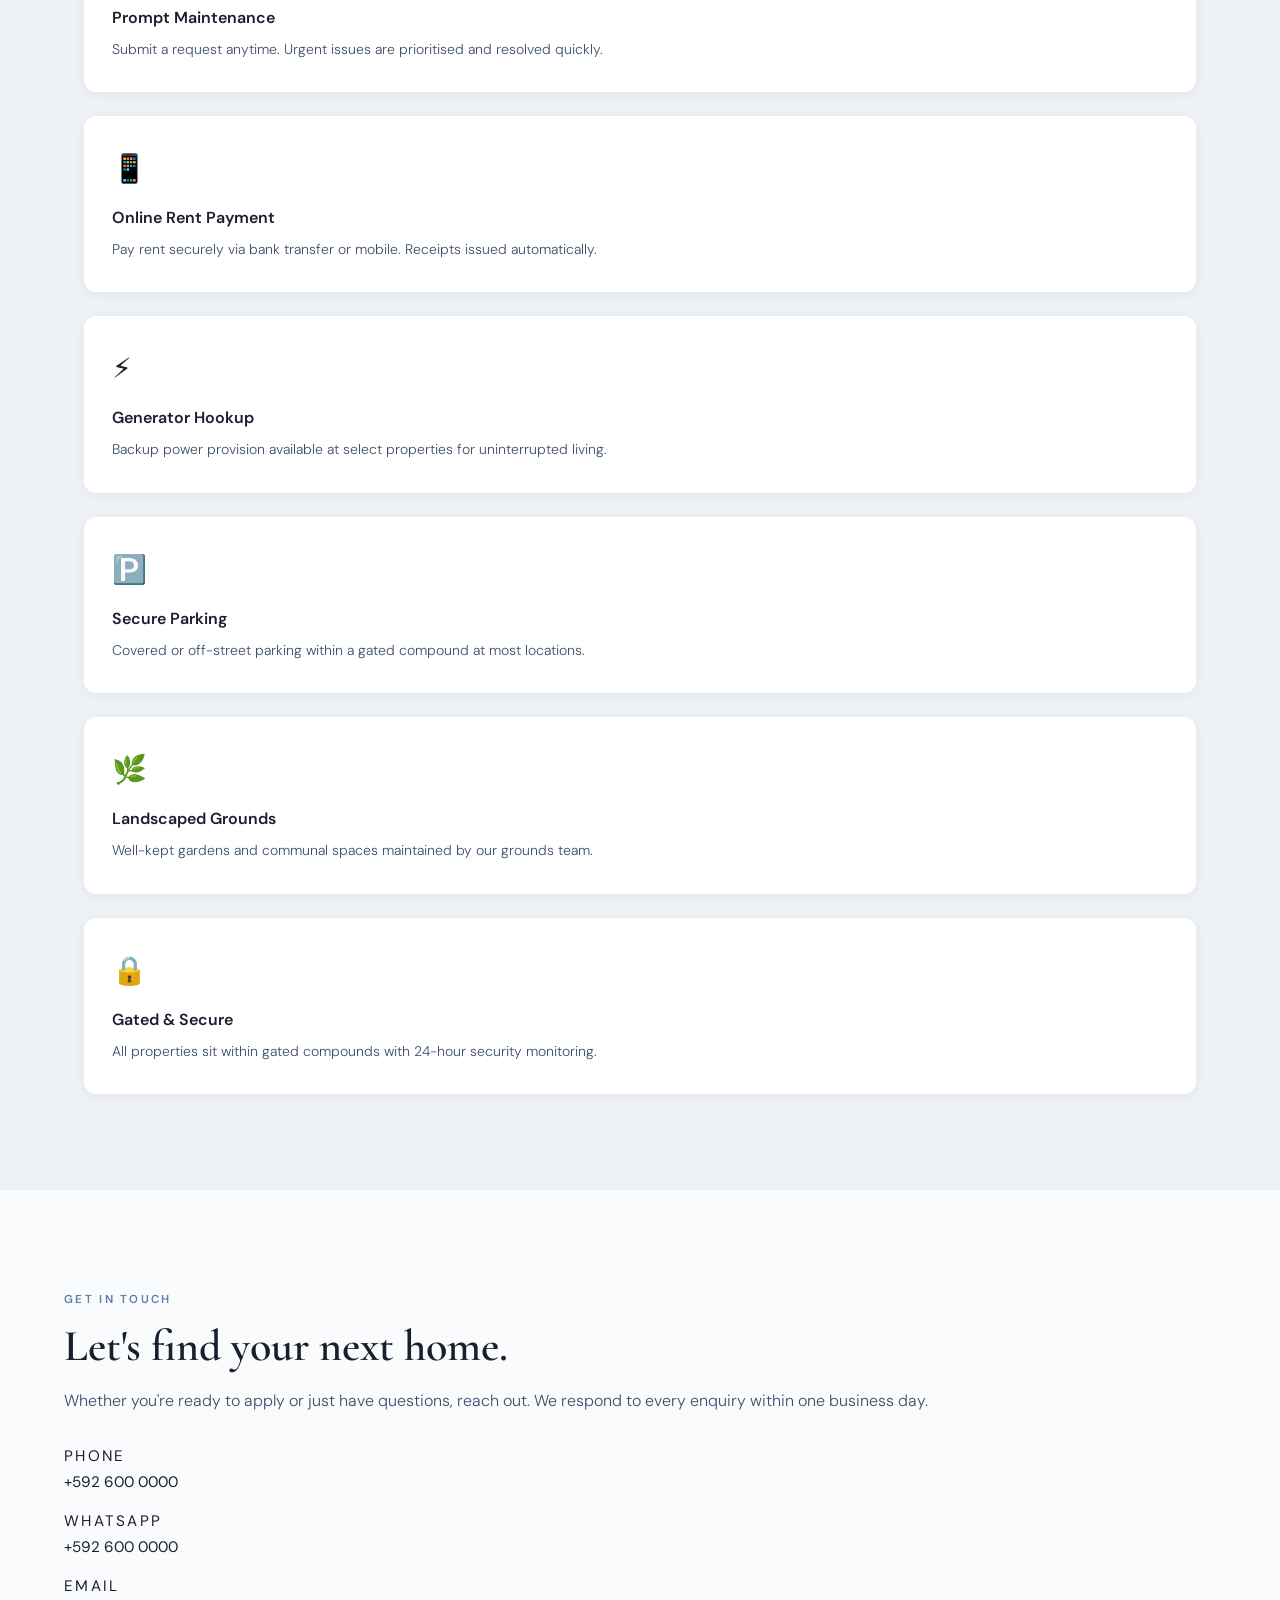
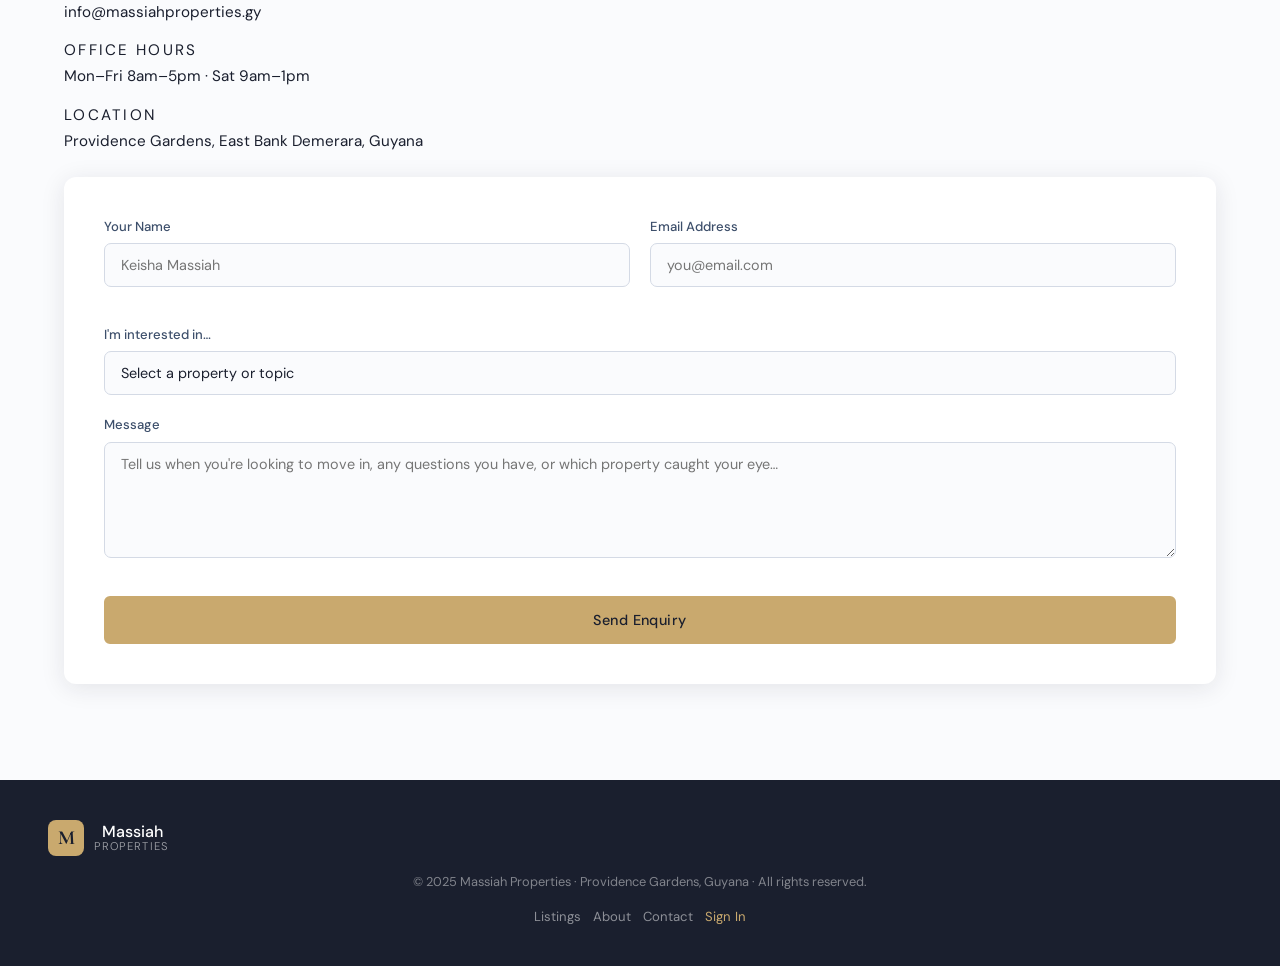
==== commit bd58a409: "modified:   index.html 	modified:   style.css" ====
--- a/index.html
+++ b/index.html
@@ -472,11 +472,12 @@
       <div class="listings-grid" id="listingsGrid">
 
         <article class="listing-card" data-type="2br">
-          <div class="card-image">
+          <a href="listing.html?listing=providence-gardens-apt" class="card-image card-image-link">
             <img src="https://images.unsplash.com/photo-1560448204-e02f11c3d0e2?w=600&q=80" alt="Providence Gardens Apartment" loading="lazy" />
             <span class="card-badge available">Available Now</span>
             <span class="card-type">2 BR · 2 BA</span>
-          </div>
+            <span class="card-image-overlay">View Listing</span>
+          </a>
           <div class="card-body">
             <div class="card-top">
               <h3 class="card-title">Providence Gardens Apt.</h3>
@@ -497,11 +498,12 @@
         </article>
 
         <article class="listing-card" data-type="1br">
-          <div class="card-image">
+          <a href="listing.html?listing=garden-view-unit" class="card-image card-image-link">
             <img src="https://images.unsplash.com/photo-1502672260266-1c1ef2d93688?w=600&q=80" alt="Garden View Unit" loading="lazy" />
             <span class="card-badge available">Available Now</span>
             <span class="card-type">1 BR · 1 BA</span>
-          </div>
+            <span class="card-image-overlay">View Listing</span>
+          </a>
           <div class="card-body">
             <div class="card-top">
               <h3 class="card-title">Garden View Unit</h3>
@@ -522,11 +524,12 @@
         </article>
 
         <article class="listing-card featured" data-type="3br">
-          <div class="card-image">
+          <a href="listing.html?listing=massiah-executive-home" class="card-image card-image-link">
             <img src="https://images.unsplash.com/photo-1564013799919-ab600027ffc6?w=600&q=80" alt="Massiah Executive Home" loading="lazy" />
             <span class="card-badge featured-badge">Featured</span>
             <span class="card-type">3 BR · 2 BA</span>
-          </div>
+            <span class="card-image-overlay">View Listing</span>
+          </a>
           <div class="card-body">
             <div class="card-top">
               <h3 class="card-title">Massiah Executive Home</h3>
@@ -547,11 +550,12 @@
         </article>
 
         <article class="listing-card" data-type="studio">
-          <div class="card-image">
+          <a href="listing.html?listing=providence-studio-flat" class="card-image card-image-link">
             <img src="https://images.unsplash.com/photo-1522708323590-d24dbb6b0267?w=600&q=80" alt="Providence Studio Flat" loading="lazy" />
             <span class="card-badge available">Available Now</span>
             <span class="card-type">Studio · 1 BA</span>
-          </div>
+            <span class="card-image-overlay">View Listing</span>
+          </a>
           <div class="card-body">
             <div class="card-top">
               <h3 class="card-title">Providence Studio Flat</h3>
@@ -572,11 +576,12 @@
         </article>
 
         <article class="listing-card" data-type="2br">
-          <div class="card-image">
+          <a href="listing.html?listing=demerara-terrace" class="card-image card-image-link">
             <img src="https://images.unsplash.com/photo-1493809842364-78817add7ffb?w=600&q=80" alt="Demerara Terrace" loading="lazy" />
             <span class="card-badge soon">Available Aug 1</span>
             <span class="card-type">2 BR · 1 BA</span>
-          </div>
+            <span class="card-image-overlay">View Listing</span>
+          </a>
           <div class="card-body">
             <div class="card-top">
               <h3 class="card-title">Demerara Terrace</h3>
@@ -597,11 +602,12 @@
         </article>
 
         <article class="listing-card" data-type="1br">
-          <div class="card-image">
+          <a href="listing.html?listing=essequibo-loft" class="card-image card-image-link">
             <img src="https://images.unsplash.com/photo-1616137466211-f939a420be84?w=600&q=80" alt="Essequibo Loft" loading="lazy" />
             <span class="card-badge available">Available Now</span>
             <span class="card-type">1 BR · 1 BA</span>
-          </div>
+            <span class="card-image-overlay">View Listing</span>
+          </a>
           <div class="card-body">
             <div class="card-top">
               <h3 class="card-title">Essequibo Loft</h3>
--- a/style.css
+++ b/style.css
@@ -610,6 +610,37 @@
 }
 .card-image img { transition: transform 0.5s ease; }
 .listing-card:hover .card-image img { transform: scale(1.05); }
+.card-image-link {
+  display: block;
+  height: 100%;
+}
+.card-image-link img {
+  width: 100%;
+  height: 100%;
+  object-fit: cover;
+}
+.card-image-overlay {
+  position: absolute;
+  left: 50%;
+  bottom: 1rem;
+  transform: translateX(-50%) translateY(8px);
+  background: rgba(26,31,46,0.82);
+  color: var(--white);
+  padding: 0.55rem 0.9rem;
+  border-radius: 999px;
+  font-size: 0.78rem;
+  font-weight: 600;
+  letter-spacing: 0.06em;
+  text-transform: uppercase;
+  opacity: 0;
+  transition: all var(--transition);
+  pointer-events: none;
+}
+.card-image-link:hover .card-image-overlay,
+.card-image-link:focus-visible .card-image-overlay {
+  opacity: 1;
+  transform: translateX(-50%) translateY(0);
+}
 .card-badge {
   position: absolute;
   top: 1rem;
